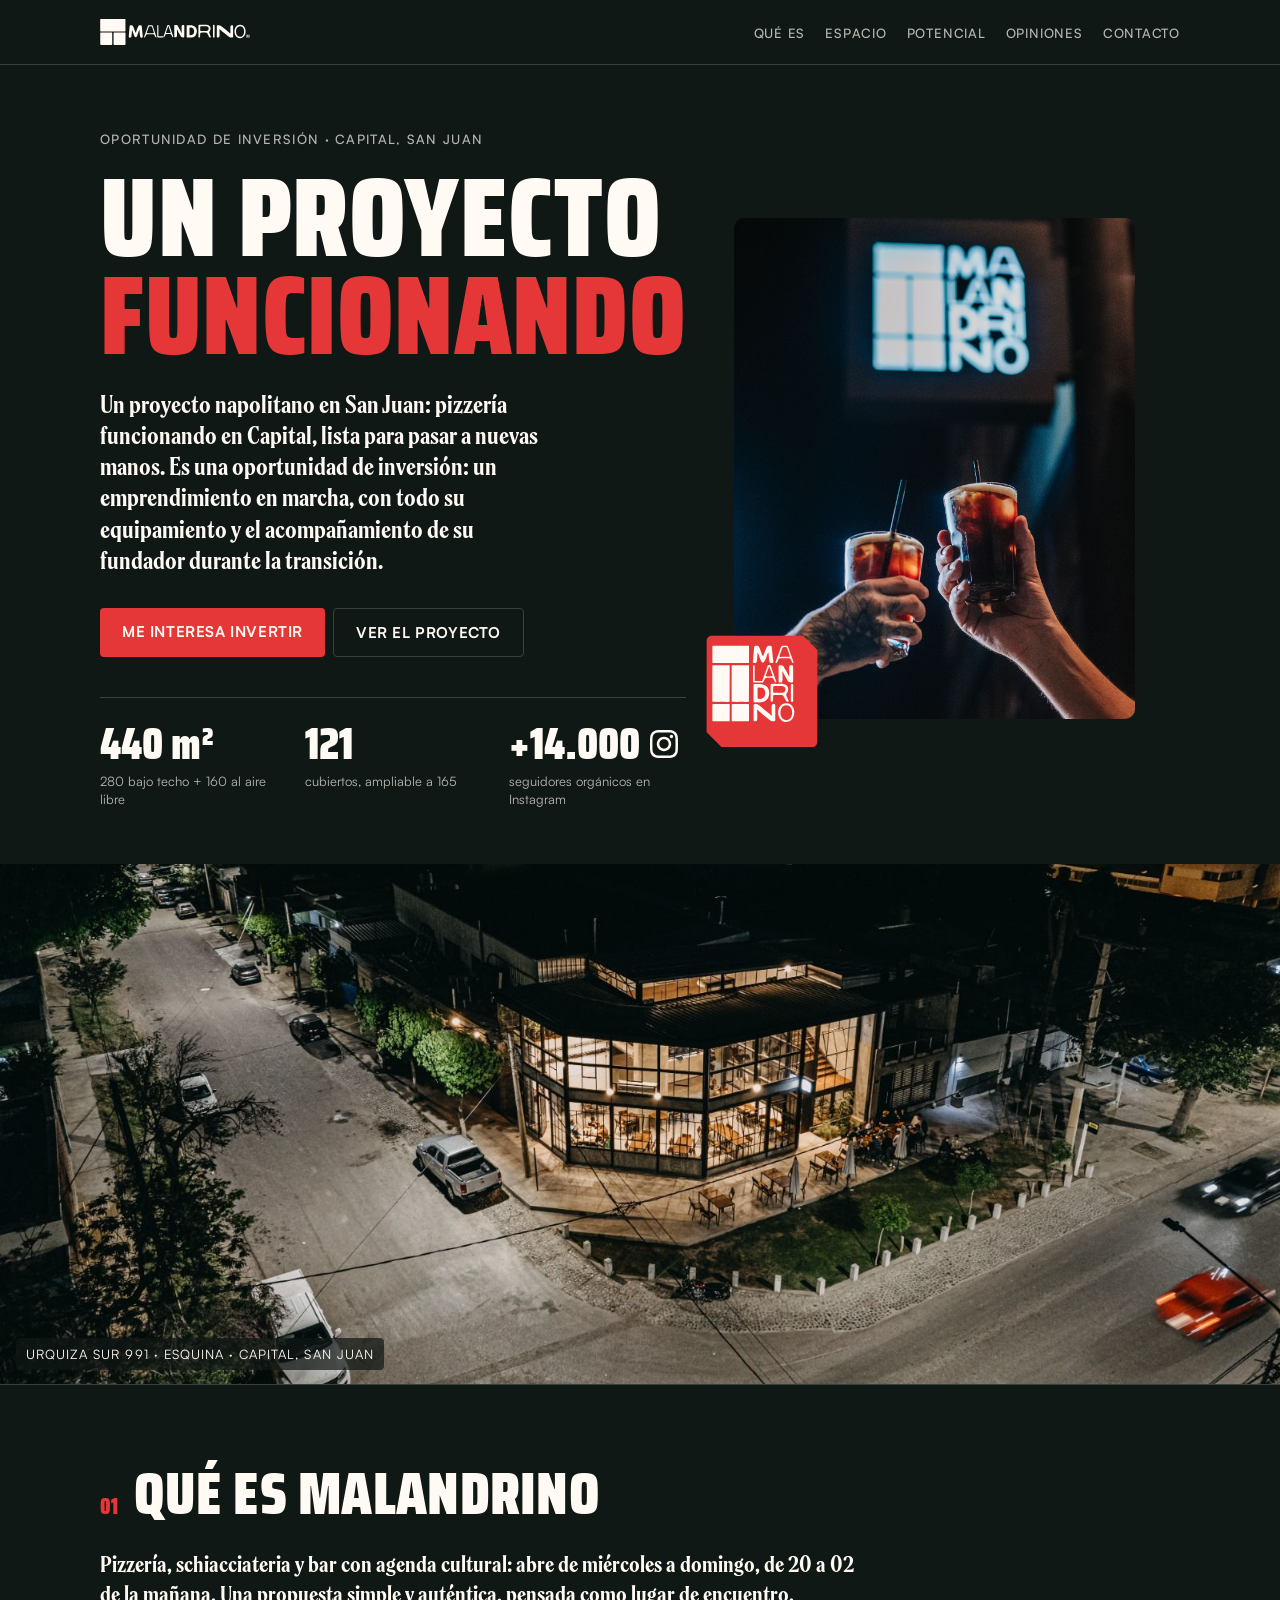
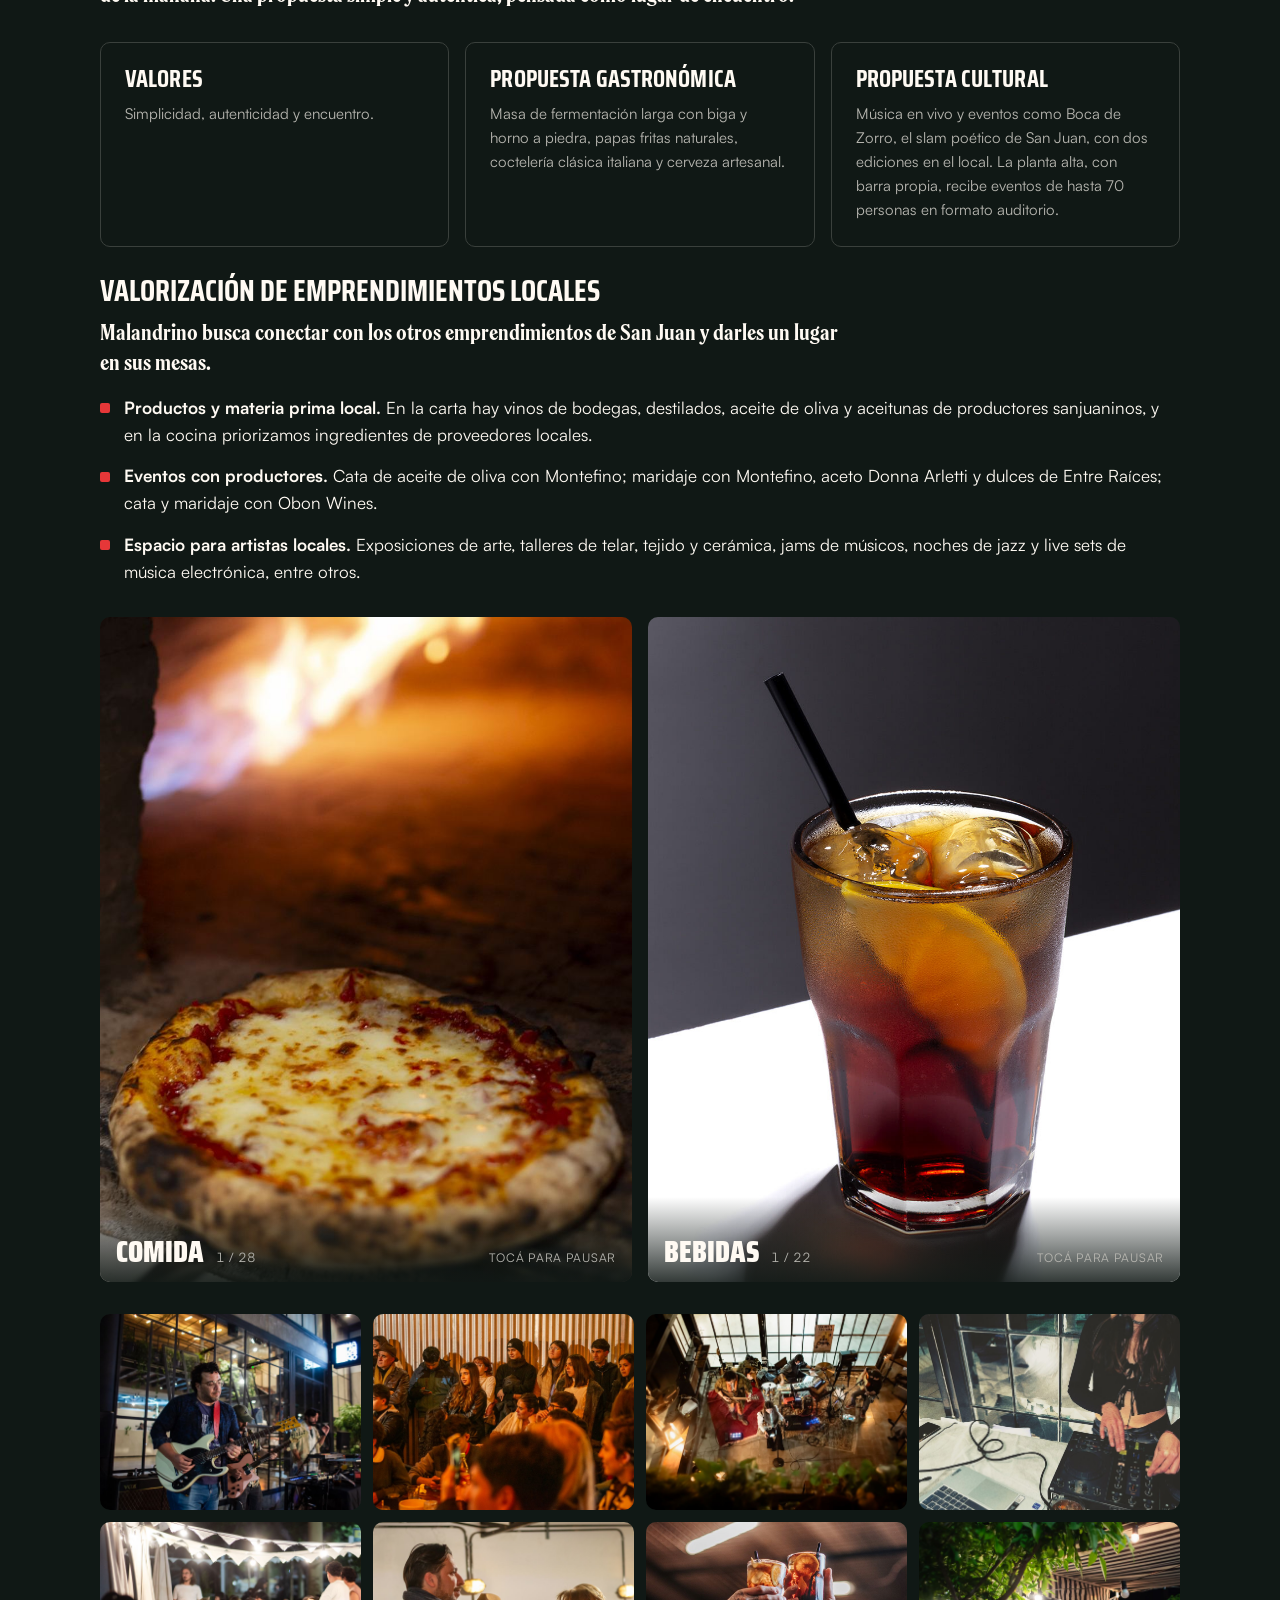
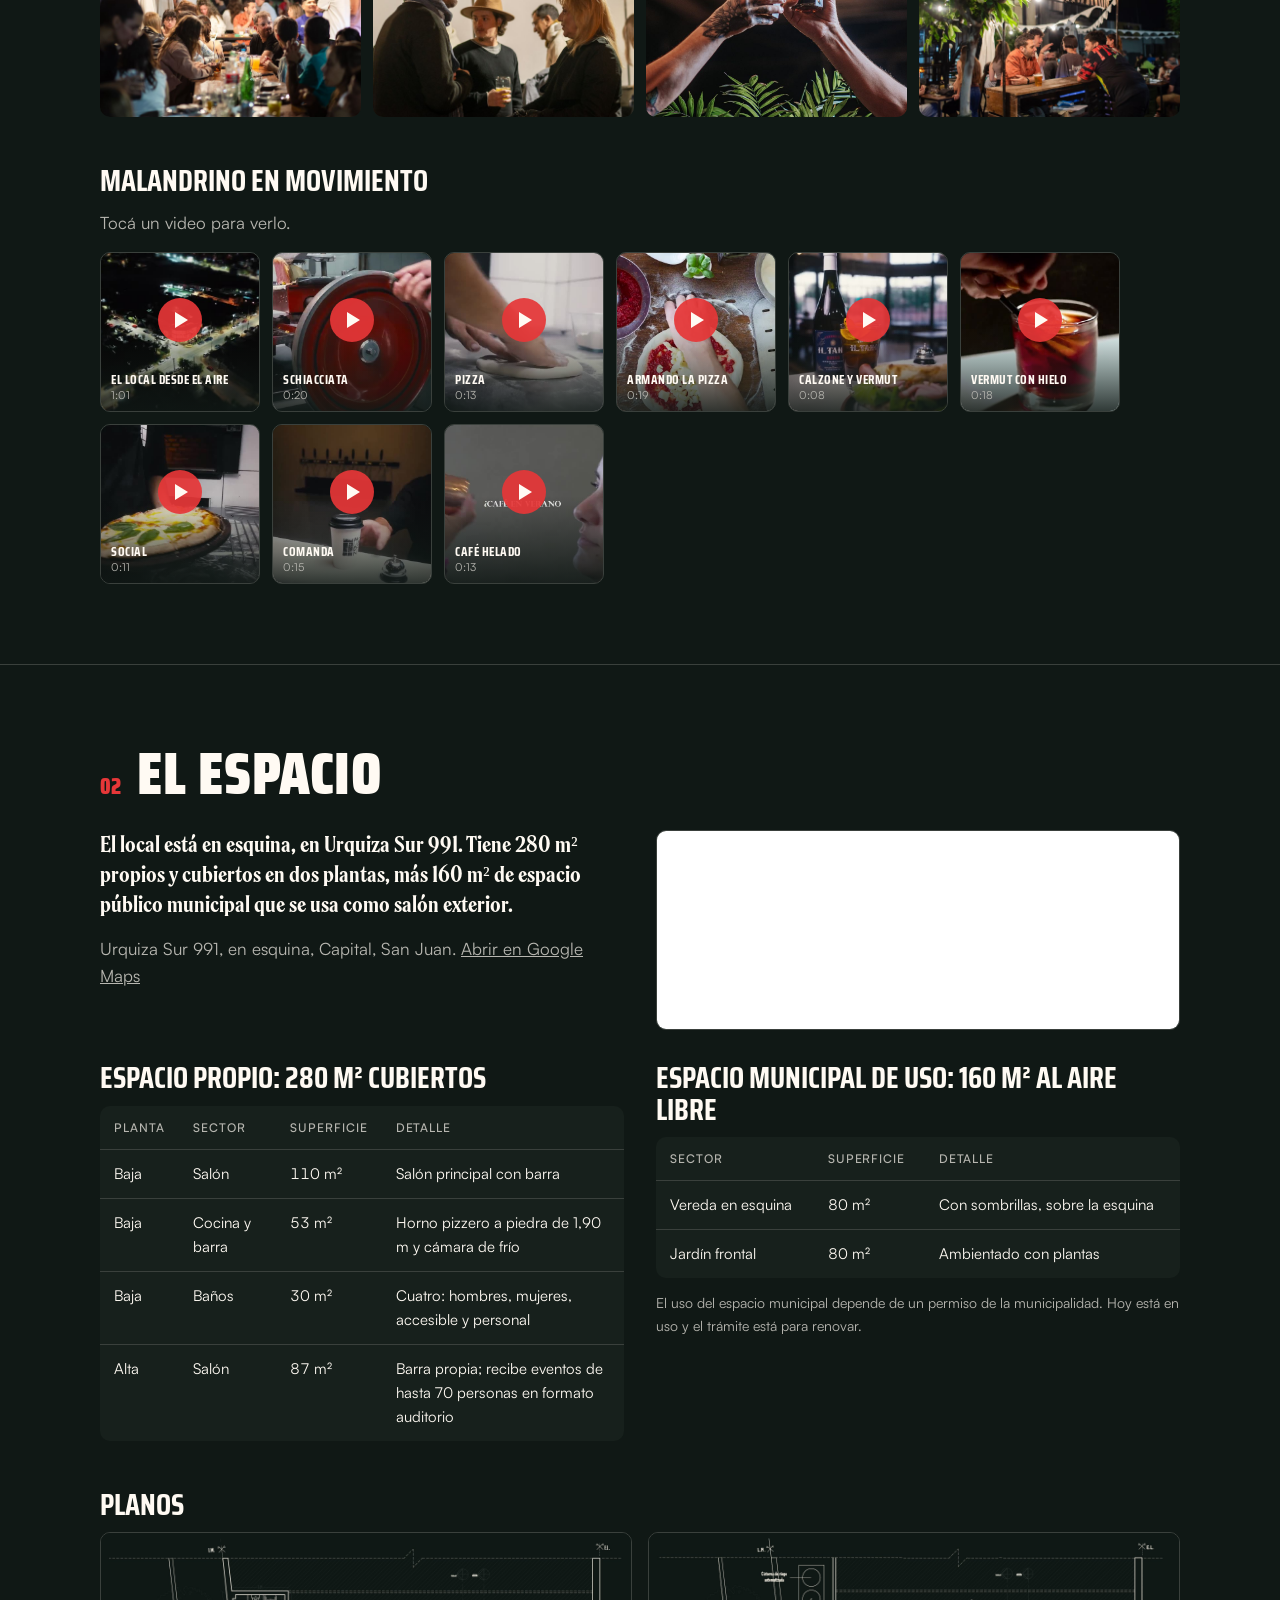
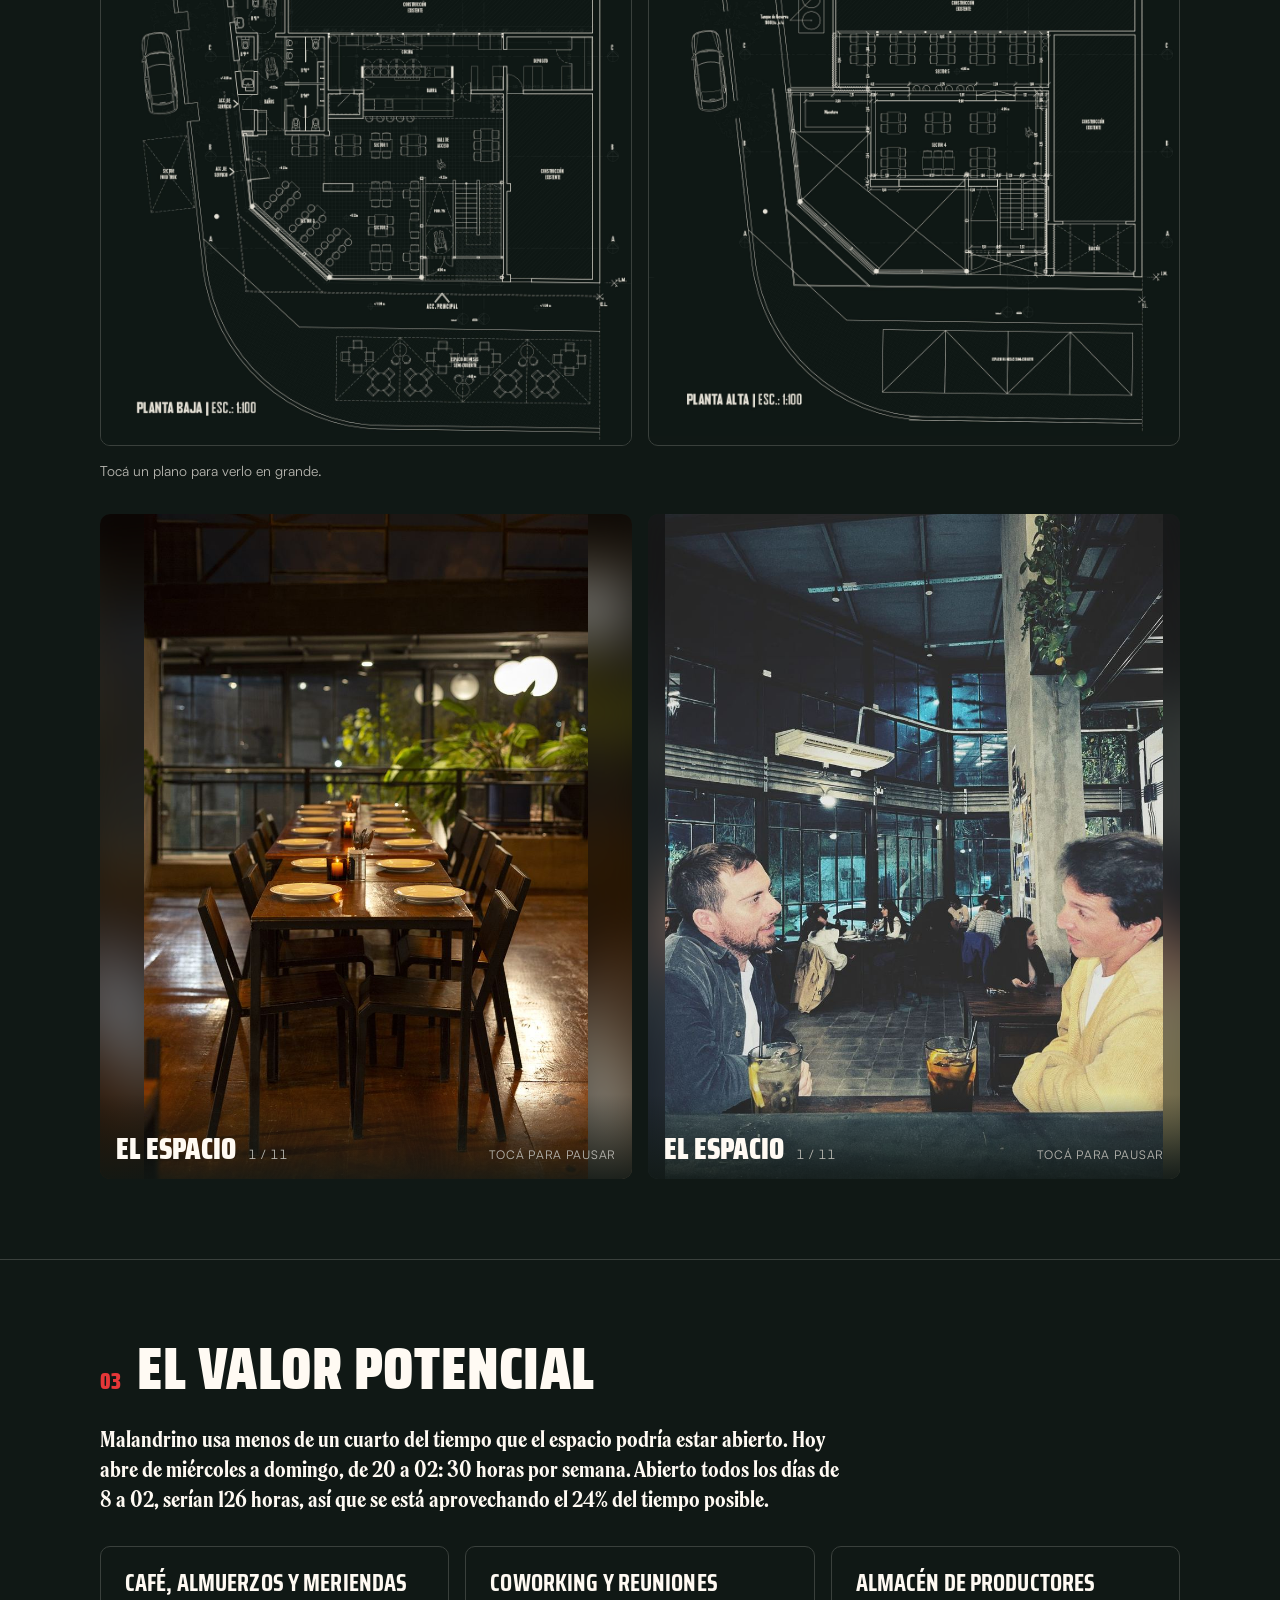
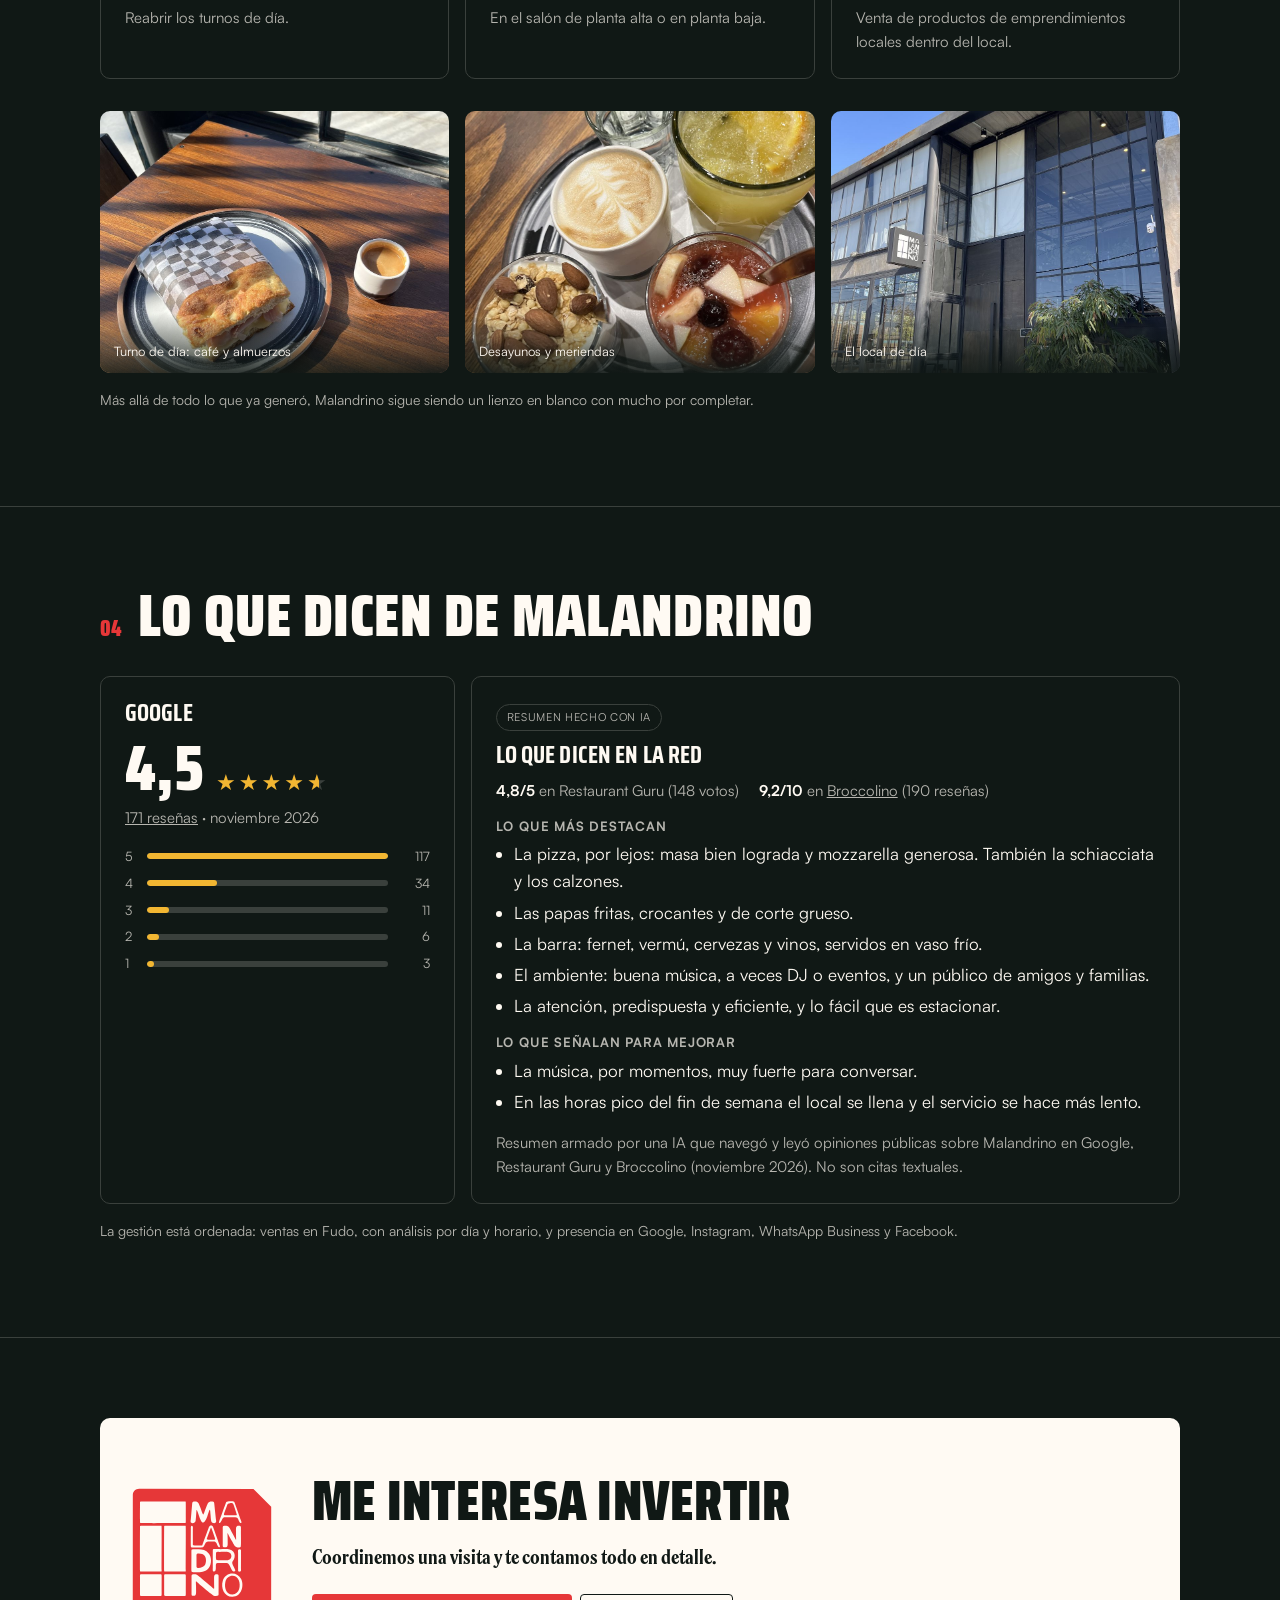
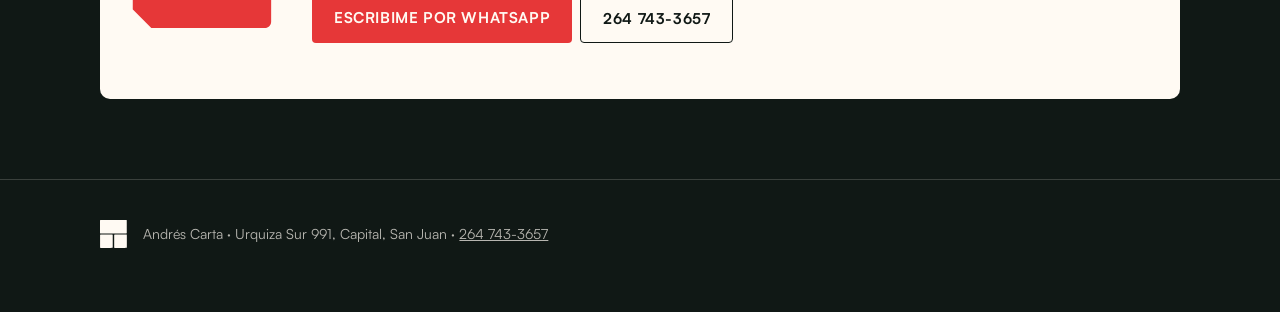
==== index.html @ b00f6b30 "El valor potencial pasa a la principal; el equipamiento (tabla resumen y botón al inventario) pasa a" ====
<!doctype html>
<html lang="es">
<head>
<meta charset="utf-8">
<meta name="viewport" content="width=device-width, initial-scale=1">
<title>Malandrino — Un proyecto funcionando</title>
<meta name="description" content="Un proyecto napolitano en San Juan. Oportunidad de inversión: un emprendimiento en marcha, con todo su equipamiento.">
<link rel="icon" href="marca/malandrino-isotipo-crema.svg" type="image/svg+xml">
<link rel="preload" href="fonts/saira-condensed-900.woff2" as="font" type="font/woff2" crossorigin>
<link rel="preload" href="fonts/satoshi-400.woff2" as="font" type="font/woff2" crossorigin>
<link rel="stylesheet" href="/estilo.css">
<script defer src="/_vercel/insights/script.js"></script>
</head>
<body>

<nav>
  <div class="wrap">
    <a class="brand" href="#top" aria-label="Malandrino"><img src="marca/malandrino-horizontal-crema.svg" alt="Malandrino"></a>
    <ul>
      <li><a href="#que-es">Qué es</a></li>
      <li><a href="#espacio">Espacio</a></li>
      <li><a href="#valor-potencial">Potencial</a></li>
      <li><a href="#opiniones">Opiniones</a></li>
      <li><a href="#contacto">Contacto</a></li>
    </ul>
  </div>
</nav>
<header class="hero" id="top">
  <div class="wrap grid">
    <div>
      <div class="kicker">Oportunidad de inversión · Capital, San Juan</div>
      <h1>Un proyecto <span>funcionando</span></h1>
      <p class="lead">Un proyecto napolitano en San Juan: pizzería funcionando en Capital, lista para pasar a nuevas manos. Es una oportunidad de inversión: un emprendimiento en marcha, con todo su equipamiento y el acompañamiento de su fundador durante la transición.</p>
      <div class="actions"><a class="btn" href="#contacto">Me interesa invertir</a><a class="btn ghost" href="#que-es">Ver el proyecto</a></div>
      <div class="facts">
        <div><b>440 m²</b><span>280 bajo techo + 160 al aire libre</span></div>
        <div><b>121</b><span>cubiertos, ampliable a 165</span></div>
        <div><b>+14.000 <a class="ig-ico" href="https://www.instagram.com/malandrino.sj/" target="_blank" rel="noopener" aria-label="Instagram de Malandrino"><img src="iconos/instagram.svg" alt=""></a></b><span>seguidores orgánicos en Instagram</span></div>
      </div>
    </div>
    <div class="hero-photo">
      <div class="ph tall has-img"><img src="fotos/hero.jpg" alt="Brindis con vermut bajo el cartel de Malandrino"></div>
      <img class="sello" src="marca/malandrino-sello-rojo.svg" alt="">
    </div>
  </div>
</header>
<div class="banda"><img src="fotos/banda-dron.jpg" alt="La esquina de Malandrino iluminada de noche, vista desde arriba" loading="lazy"><span>Urquiza Sur 991 · esquina · Capital, San Juan</span></div>


<section class="block" id="que-es">
  <div class="wrap">
    <div class="sec-head"><span class="num">01</span><h2>Qué es Malandrino</h2></div>
    <p class="intro">Pizzería, schiacciateria y bar con agenda cultural: abre de miércoles a domingo, de 20 a 02 de la mañana. Una propuesta simple y auténtica, pensada como lugar de encuentro.</p>
    <div class="cards">
      <div class="card"><h3>Valores</h3><p>Simplicidad, autenticidad y encuentro.</p></div>
      <div class="card"><h3>Propuesta gastronómica</h3><p>Masa de fermentación larga con biga y horno a piedra, papas fritas naturales, coctelería clásica italiana y cerveza artesanal.</p></div>
      <div class="card"><h3>Propuesta cultural</h3><p>Música en vivo y eventos como Boca de Zorro, el slam poético de San Juan, con dos ediciones en el local. La planta alta, con barra propia, recibe eventos de hasta 70 personas en formato auditorio.</p></div>
    </div>
    <p class="tbl-title" style="margin-top:28px">Valorización de emprendimientos locales</p>
    <p class="intro" style="margin-bottom:16px">Malandrino busca conectar con los otros emprendimientos de San Juan y darles un lugar en sus mesas.</p>
    <ul class="clean">
      <li><strong>Productos y materia prima local.</strong> En la carta hay vinos de bodegas, destilados, aceite de oliva y aceitunas de productores sanjuaninos, y en la cocina priorizamos ingredientes de proveedores locales.</li>
      <li><strong>Eventos con productores.</strong> Cata de aceite de oliva con Montefino; maridaje con Montefino, aceto Donna Arletti y dulces de Entre Raíces; cata y maridaje con Obon Wines.</li>
      <li><strong>Espacio para artistas locales.</strong> Exposiciones de arte, talleres de telar, tejido y cerámica, jams de músicos, noches de jazz y live sets de música electrónica, entre otros.</li>
    </ul>
    <div class="cuadros">
    <figure class="cuadro cuadro-cover" data-fotos="fotos/comida/01.jpg,fotos/comida/02.jpg,fotos/comida/03.jpg,fotos/comida/04.jpg,fotos/comida/05.jpg,fotos/comida/06.jpg,fotos/comida/07.jpg,fotos/comida/08.jpg,fotos/comida/09.jpg,fotos/comida/10.jpg,fotos/comida/11.jpg,fotos/comida/12.jpg,fotos/comida/13.jpg,fotos/comida/14.jpg,fotos/comida/15.jpg,fotos/comida/16.jpg,fotos/comida/17.jpg,fotos/comida/18.jpg,fotos/comida/19.jpg,fotos/comida/20.jpg,fotos/comida/21.jpg,fotos/comida/22.jpg,fotos/comida/23.jpg,fotos/comida/24.jpg,fotos/comida/25.jpg,fotos/comida/26.jpg,fotos/comida/27.jpg,fotos/comida/28.jpg" data-rpm="60" data-desfase="0" aria-label="Comida: fotos que cambian solas. Tocá para pausar.">
      <div class="cuadro-img"><img src="fotos/comida/01.jpg" alt="Comida"></div>
      <figcaption><span class="cuadro-tit">Comida</span><span class="cuadro-n">1 / 28</span><span class="cuadro-estado">Tocá para pausar</span></figcaption>
      <button class="cuadro-prev" type="button" aria-label="Foto anterior">‹</button><button class="cuadro-next" type="button" aria-label="Foto siguiente">›</button>
    </figure>
    <figure class="cuadro cuadro-cover" data-fotos="fotos/bebidas/01.jpg,fotos/bebidas/02.jpg,fotos/bebidas/03.jpg,fotos/bebidas/04.jpg,fotos/bebidas/05.jpg,fotos/bebidas/06.jpg,fotos/bebidas/07.jpg,fotos/bebidas/08.jpg,fotos/bebidas/09.jpg,fotos/bebidas/10.jpg,fotos/bebidas/11.jpg,fotos/bebidas/12.jpg,fotos/bebidas/13.jpg,fotos/bebidas/14.jpg,fotos/bebidas/15.jpg,fotos/bebidas/16.jpg,fotos/bebidas/17.jpg,fotos/bebidas/18.jpg,fotos/bebidas/19.jpg,fotos/bebidas/20.jpg,fotos/bebidas/21.jpg,fotos/bebidas/22.jpg" data-rpm="60" data-desfase="500" aria-label="Bebidas: fotos que cambian solas. Tocá para pausar.">
      <div class="cuadro-img"><img src="fotos/bebidas/01.jpg" alt="Bebidas"></div>
      <figcaption><span class="cuadro-tit">Bebidas</span><span class="cuadro-n">1 / 22</span><span class="cuadro-estado">Tocá para pausar</span></figcaption>
      <button class="cuadro-prev" type="button" aria-label="Foto anterior">‹</button><button class="cuadro-next" type="button" aria-label="Foto siguiente">›</button>
    </figure>
    </div>
    <div class="gallery gallery-4">
      <figure class="ph"><img src="fotos/cultura/01.jpg" alt="Público en una noche de Sop Sopa" loading="lazy"></figure>
      <figure class="ph"><img src="fotos/cultura/02.jpg" alt="Público en un evento del local" loading="lazy"></figure>
      <figure class="ph"><img src="fotos/cultura/03.jpg" alt="Banda en vivo en Notte Italiana, vista desde arriba" loading="lazy"></figure>
      <figure class="ph"><img src="fotos/cultura/04.jpg" alt="DJ en vivo" loading="lazy"></figure>
      <figure class="ph"><img src="fotos/cultura/05.jpg" alt="Mesas llenas en Sop Sopa" loading="lazy"></figure>
      <figure class="ph"><img src="fotos/cultura/06.jpg" alt="Gente charlando en un evento" loading="lazy"></figure>
      <figure class="ph"><img src="fotos/cultura/07.jpg" alt="Brindis" loading="lazy"></figure>
      <figure class="ph"><img src="fotos/cultura/08.jpg" alt="Patio en una noche de Sop Sopa" loading="lazy"></figure>
    </div>
    <p class="tbl-title" style="margin-top:48px">Malandrino en movimiento</p>
    <p class="muted" style="margin:0">Tocá un video para verlo.</p>
    <div class="videos">
      <button class="vid" type="button" data-src="videos/drone.mp4" data-titulo="El local desde el aire" data-land="1" aria-label="Ver video: El local desde el aire (1:01)"><img src="videos/drone.jpg" alt="" loading="lazy"><span class="play"></span><span class="cap">El local desde el aire<small>1:01</small></span></button>
      <button class="vid" type="button" data-src="videos/schiacciata.mp4" data-titulo="Schiacciata" data-land="0" aria-label="Ver video: Schiacciata (0:20)"><img src="videos/schiacciata.jpg" alt="" loading="lazy"><span class="play"></span><span class="cap">Schiacciata<small>0:20</small></span></button>
      <button class="vid" type="button" data-src="videos/pizza.mp4" data-titulo="Pizza" data-land="0" aria-label="Ver video: Pizza (0:13)"><img src="videos/pizza.jpg" alt="" loading="lazy"><span class="play"></span><span class="cap">Pizza<small>0:13</small></span></button>
      <button class="vid" type="button" data-src="videos/ultimo.mp4" data-titulo="Armando la pizza" data-land="0" aria-label="Ver video: Armando la pizza (0:19)"><img src="videos/ultimo.jpg" alt="" loading="lazy"><span class="play"></span><span class="cap">Armando la pizza<small>0:19</small></span></button>
      <button class="vid" type="button" data-src="videos/calzone-vermouth.mp4" data-titulo="Calzone y vermut" data-land="0" aria-label="Ver video: Calzone y vermut (0:08)"><img src="videos/calzone-vermouth.jpg" alt="" loading="lazy"><span class="play"></span><span class="cap">Calzone y vermut<small>0:08</small></span></button>
      <button class="vid" type="button" data-src="videos/hielo.mp4" data-titulo="Vermut con hielo" data-land="0" aria-label="Ver video: Vermut con hielo (0:18)"><img src="videos/hielo.jpg" alt="" loading="lazy"><span class="play"></span><span class="cap">Vermut con hielo<small>0:18</small></span></button>
      <button class="vid" type="button" data-src="videos/social.mp4" data-titulo="Social" data-land="0" aria-label="Ver video: Social (0:11)"><img src="videos/social.jpg" alt="" loading="lazy"><span class="play"></span><span class="cap">Social<small>0:11</small></span></button>
      <button class="vid" type="button" data-src="videos/comanda.mp4" data-titulo="Comanda" data-land="0" aria-label="Ver video: Comanda (0:15)"><img src="videos/comanda.jpg" alt="" loading="lazy"><span class="play"></span><span class="cap">Comanda<small>0:15</small></span></button>
      <button class="vid" type="button" data-src="videos/iced-coffee.mp4" data-titulo="Café helado" data-land="0" aria-label="Ver video: Café helado (0:13)"><img src="videos/iced-coffee.jpg" alt="" loading="lazy"><span class="play"></span><span class="cap">Café helado<small>0:13</small></span></button>
    </div>
  </div>
</section>

<section class="block" id="espacio">
  <div class="wrap">
    <div class="sec-head"><span class="num">02</span><h2>El espacio</h2></div>
    <div class="two top">
      <div>
        <p class="intro" style="margin-bottom:16px">El local está en esquina, en Urquiza Sur 991. Tiene 280 m² propios y cubiertos en dos plantas, más 160 m² de espacio público municipal que se usa como salón exterior.</p>
        <p class="muted" style="margin:0">Urquiza Sur 991, en esquina, Capital, San Juan. <a href="https://www.google.com/maps/search/?api=1&amp;query=Malandrino%2C+Urquiza+Sur+991%2C+San+Juan" target="_blank" rel="noopener">Abrir en Google Maps</a></p>
      </div>
      <div class="mapa"><iframe src="https://www.google.com/maps?q=Malandrino,+Urquiza+Sur+991,+San+Juan,+Argentina&amp;z=16&amp;output=embed" title="Mapa: Urquiza Sur 991, San Juan" loading="lazy" referrerpolicy="no-referrer-when-downgrade"></iframe></div>
    </div>
    <div class="two" style="margin-top:32px">
      <div class="scroll">
        <p class="tbl-title">Espacio propio: 280 m² cubiertos</p>
        <table>
          <tr><th>Planta</th><th>Sector</th><th>Superficie</th><th>Detalle</th></tr>
          <tr><td>Baja</td><td>Salón</td><td class="n">110 m²</td><td>Salón principal con barra</td></tr>
          <tr><td>Baja</td><td>Cocina y barra</td><td class="n">53 m²</td><td>Horno pizzero a piedra de 1,90 m y cámara de frío</td></tr>
          <tr><td>Baja</td><td>Baños</td><td class="n">30 m²</td><td>Cuatro: hombres, mujeres, accesible y personal</td></tr>
          <tr><td>Alta</td><td>Salón</td><td class="n">87 m²</td><td>Barra propia; recibe eventos de hasta 70 personas en formato auditorio</td></tr>
        </table>
      </div>
      <div class="scroll">
        <p class="tbl-title">Espacio municipal de uso: 160 m² al aire libre</p>
        <table>
          <tr><th>Sector</th><th>Superficie</th><th>Detalle</th></tr>
          <tr><td>Vereda en esquina</td><td class="n">80 m²</td><td>Con sombrillas, sobre la esquina</td></tr>
          <tr><td>Jardín frontal</td><td class="n">80 m²</td><td>Ambientado con plantas</td></tr>
        </table>
        <p class="muted small">El uso del espacio municipal depende de un permiso de la municipalidad. Hoy está en uso y el trámite está para renovar.</p>
      </div>
    </div>
    <p class="tbl-title" style="margin-top:48px">Planos</p>
    <div class="planos">
      <a href="planos/planta-baja.jpg" class="plano-open" data-titulo="Planta baja"><img src="planos/planta-baja.jpg" alt="Plano de la planta baja: salón, cocina, barra, baños y vereda en esquina" loading="lazy"></a>
      <a href="planos/planta-alta.jpg" class="plano-open" data-titulo="Planta alta"><img src="planos/planta-alta.jpg" alt="Plano de la planta alta: salón para eventos, balcón y doble altura" loading="lazy"></a>
    </div>
    <p class="muted small">Tocá un plano para verlo en grande.</p>
    <div class="cuadros">
    <figure class="cuadro cuadro-contain" data-fotos="fotos/espacio/01.jpg,fotos/espacio/03.jpg,fotos/espacio/05.jpg,fotos/espacio/07.jpg,fotos/espacio/09.jpg,fotos/espacio/11.jpg,fotos/espacio/13.jpg,fotos/espacio/15.jpg,fotos/espacio/17.jpg,fotos/espacio/19.jpg,fotos/espacio/21.jpg" data-rpm="30" data-desfase="0" aria-label="El espacio: fotos que cambian solas. Tocá para pausar.">
      <div class="cuadro-img"><img src="fotos/espacio/01.jpg" alt="El espacio"></div>
      <figcaption><span class="cuadro-tit">El espacio</span><span class="cuadro-n">1 / 11</span><span class="cuadro-estado">Tocá para pausar</span></figcaption>
      <button class="cuadro-prev" type="button" aria-label="Foto anterior">‹</button><button class="cuadro-next" type="button" aria-label="Foto siguiente">›</button>
    </figure>
    <figure class="cuadro cuadro-contain" data-fotos="fotos/espacio/02.jpg,fotos/espacio/04.jpg,fotos/espacio/06.jpg,fotos/espacio/08.jpg,fotos/espacio/10.jpg,fotos/espacio/12.jpg,fotos/espacio/14.jpg,fotos/espacio/16.jpg,fotos/espacio/18.jpg,fotos/espacio/20.jpg,fotos/espacio/22.jpg" data-rpm="30" data-desfase="1000" aria-label="El espacio: fotos que cambian solas. Tocá para pausar.">
      <div class="cuadro-img"><img src="fotos/espacio/02.jpg" alt="El espacio"></div>
      <figcaption><span class="cuadro-tit">El espacio</span><span class="cuadro-n">1 / 11</span><span class="cuadro-estado">Tocá para pausar</span></figcaption>
      <button class="cuadro-prev" type="button" aria-label="Foto anterior">‹</button><button class="cuadro-next" type="button" aria-label="Foto siguiente">›</button>
    </figure>
    </div>
  </div>
</section>

<section class="block" id="valor-potencial">
  <div class="wrap">
    <div class="sec-head"><span class="num">03</span><h2>El valor potencial</h2></div>
    <p class="intro">Malandrino usa menos de un cuarto del tiempo que el espacio podría estar abierto. Hoy abre de miércoles a domingo, de 20 a 02: 30 horas por semana. Abierto todos los días de 8 a 02, serían 126 horas, así que se está aprovechando el 24% del tiempo posible.</p>
    <div class="cards">
      <div class="card"><h3>Café, almuerzos y meriendas</h3><p>Reabrir los turnos de día.</p></div>
      <div class="card"><h3>Coworking y reuniones</h3><p>En el salón de planta alta o en planta baja.</p></div>
      <div class="card"><h3>Almacén de productores</h3><p>Venta de productos de emprendimientos locales dentro del local.</p></div>
    </div>
        <div class="gallery">
      <figure class="ph"><img src="fotos/cafe-de-dia.jpg" alt="Schiacciata y café al sol" loading="lazy"><figcaption>Turno de día: café y almuerzos</figcaption></figure>
      <figure class="ph"><img src="fotos/brunch.jpg" alt="Brunch con café y jugo" loading="lazy"><figcaption>Desayunos y meriendas</figcaption></figure>
      <figure class="ph"><img src="fotos/fachada-dia.jpg" alt="Fachada de Malandrino de día" loading="lazy"><figcaption>El local de día</figcaption></figure>
    </div>
    <p class="muted small" style="margin-top:16px">Más allá de todo lo que ya generó, Malandrino sigue siendo un lienzo en blanco con mucho por completar.</p>
  </div>
</section>

<section class="block" id="opiniones">
  <div class="wrap">
    <div class="sec-head"><span class="num">04</span><h2>Lo que dicen de Malandrino</h2></div>
    <div class="opiniones">
      <div class="card op-g">
        <h3>Google</h3>
        <div class="nota"><b>4,5</b><span class="estrellas" style="--p:90%" role="img" aria-label="4,5 de 5 estrellas">★★★★★</span></div>
        <p class="muted small" style="margin:6px 0 0"><a href="https://www.google.com/maps/search/?api=1&amp;query=Malandrino%2C+Urquiza+Sur+991%2C+San+Juan" target="_blank" rel="noopener">171 reseñas</a> · noviembre 2026</p>
        <ul class="dist" aria-label="Reseñas por cantidad de estrellas"><li><span>5</span><i><span style="width:100%"></span></i><em>117</em></li><li><span>4</span><i><span style="width:29%"></span></i><em>34</em></li><li><span>3</span><i><span style="width:9%"></span></i><em>11</em></li><li><span>2</span><i><span style="width:5%"></span></i><em>6</em></li><li><span>1</span><i><span style="width:3%"></span></i><em>3</em></li></ul>
      </div>
      <div class="card op-r">
        <span class="ia">Resumen hecho con IA</span>
        <h3>Lo que dicen en la red</h3>
        <p class="op-otras"><span><b>4,8/5</b> en Restaurant Guru (148 votos)</span><span><b>9,2/10</b> en <a href="https://broccolino.com.ar/restaurante/malandrino/" target="_blank" rel="noopener">Broccolino</a> (190 reseñas)</span></p>
        <h4>Lo que más destacan</h4>
        <ul>
          <li>La pizza, por lejos: masa bien lograda y mozzarella generosa. También la schiacciata y los calzones.</li>
          <li>Las papas fritas, crocantes y de corte grueso.</li>
          <li>La barra: fernet, vermú, cervezas y vinos, servidos en vaso frío.</li>
          <li>El ambiente: buena música, a veces DJ o eventos, y un público de amigos y familias.</li>
          <li>La atención, predispuesta y eficiente, y lo fácil que es estacionar.</li>
        </ul>
        <h4>Lo que señalan para mejorar</h4>
        <ul>
          <li>La música, por momentos, muy fuerte para conversar.</li>
          <li>En las horas pico del fin de semana el local se llena y el servicio se hace más lento.</li>
        </ul>
        <p class="muted small" style="margin-top:16px">Resumen armado por una IA que navegó y leyó opiniones públicas sobre Malandrino en Google, Restaurant Guru y Broccolino (noviembre 2026). No son citas textuales.</p>
      </div>
    </div>
    <p class="muted small" style="margin-top:16px">La gestión está ordenada: ventas en Fudo, con análisis por día y horario, y presencia en Google, Instagram, WhatsApp Business y Facebook.</p>
  </div>
</section>

<section class="block" id="contacto">
  <div class="wrap">
    <div class="offer">
      <img src="marca/malandrino-sello-rojo.svg" alt="">
      <div>
        <h2>Me interesa invertir</h2>
        <p>Coordinemos una visita y te contamos todo en detalle.</p>
        <div class="actions"><a class="btn" href="https://wa.me/5492647433657?text=Hola%20Andr%C3%A9s%2C%20vi%20la%20propuesta%20de%20Malandrino%20y%20me%20interesa%20invertir" target="_blank" rel="noopener">Escribime por WhatsApp</a><a class="btn ghost" style="color:var(--tinta);border-color:var(--tinta)" href="tel:+5492647433657">264 743-3657</a></div>
      </div>
    </div>
  </div>
</section>

<footer>
  <div class="wrap"><img src="marca/malandrino-isotipo-crema.svg" alt=""><span>Andrés Carta · Urquiza Sur 991, Capital, San Juan · <a href="tel:+5492647433657">264 743-3657</a></span></div>
</footer>


<dialog id="video" class="inv video-dlg">
  <div class="inv-head">
    <p class="tbl-title" style="margin:0" id="video-tit">Video</p>
    <span class="vcount" id="video-cnt"></span>
    <button class="inv-close" type="button" aria-label="Cerrar">×</button>
  </div>
  <div class="inv-body"><video id="video-el" controls playsinline preload="none"></video><button class="vnav prev" type="button" aria-label="Video anterior">‹</button><button class="vnav next" type="button" aria-label="Video siguiente">›</button></div>
</dialog>
<dialog id="plano" class="inv plano-dlg">
  <div class="inv-head">
    <div><p class="tbl-title" style="margin:0" id="plano-tit">Plano</p><p class="muted small" style="margin:4px 0 0">Tocá el plano para acercar o alejar.</p></div>
    <button class="inv-close" type="button" aria-label="Cerrar">×</button>
  </div>
  <div class="inv-body plano-body"><img id="plano-img" src="" alt=""></div>
</dialog>
<script>
  document.querySelectorAll('.ph img').forEach(function(img){
    function ok(){ img.parentElement.classList.add('has-img'); }
    function bad(){ img.remove(); }
    if (img.complete) { img.naturalWidth ? ok() : bad(); }
    else { img.addEventListener('load', ok); img.addEventListener('error', bad); }
  });

  // Cuadros: cambian solos a 60 por minuto; tocar pausa / reanuda; con pausa, flechas para recorrer
  (function(){
    var reduce = window.matchMedia && matchMedia('(prefers-reduced-motion: reduce)').matches;
    document.querySelectorAll('.cuadro').forEach(function(c, k){
      var fotos = c.dataset.fotos.split(','), i = 0, timer = null, espera = null, visible = false;
      var RITMO = 60000 / (+c.dataset.rpm || 60), DESFASE = +c.dataset.desfase || 0; // fotos por minuto y retraso de arranque
      var img = c.querySelector('img'), n = c.querySelector('.cuadro-n'), est = c.querySelector('.cuadro-estado');
      var box = c.querySelector('.cuadro-img');
      var pausado = reduce, cargadas = false;
      function precargar(){ if (cargadas) return; cargadas = true; fotos.forEach(function(s){ var im = new Image(); im.src = s; }); }
      function mostrar(j){ i = (j + fotos.length) % fotos.length; img.src = fotos[i]; box.style.setProperty('--bg', 'url(' + fotos[i] + ')'); n.textContent = (i + 1) + ' / ' + fotos.length; }
      function andar(){ clearInterval(timer); clearTimeout(espera); timer = espera = null; if (!pausado && visible) espera = setTimeout(function(){ mostrar(i + 1); timer = setInterval(function(){ mostrar(i + 1); }, RITMO); }, RITMO + DESFASE); }
      function estado(){ c.classList.toggle('pausado', pausado); est.textContent = pausado ? 'En pausa · tocá para seguir' : 'Tocá para pausar'; andar(); }
      c.addEventListener('click', function(e){ if (e.target.closest('button')) return; pausado = !pausado; estado(); });
      c.querySelector('.cuadro-prev').addEventListener('click', function(){ mostrar(i - 1); });
      c.querySelector('.cuadro-next').addEventListener('click', function(){ mostrar(i + 1); });
      mostrar(0);
      if ('IntersectionObserver' in window) {
        new IntersectionObserver(function(es){ es.forEach(function(e){ visible = e.isIntersecting; if (visible) precargar(); andar(); }); }, {rootMargin: '200px'}).observe(c);
      } else { visible = true; precargar(); }
      estado();
    });
  })();

  (function(){
    var d = document.getElementById('inventario'); if (!d) return;
    document.querySelectorAll('.inv-open').forEach(function(b){ b.addEventListener('click', function(){ d.showModal(); }); });
    d.querySelector('.inv-close').addEventListener('click', function(){ d.close(); });
    d.addEventListener('click', function(e){ if (e.target === d) d.close(); });
  })();

  (function(){
    var d = document.getElementById('plano'); if (!d) return;
    var img = document.getElementById('plano-img'), tit = document.getElementById('plano-tit'), body = d.querySelector('.plano-body');
    document.querySelectorAll('.plano-open').forEach(function(a){
      a.addEventListener('click', function(e){ e.preventDefault(); img.src = a.getAttribute('href'); img.alt = a.querySelector('img').alt; tit.textContent = a.dataset.titulo; body.classList.remove('zoom'); d.showModal(); });
    });
    img.addEventListener('click', function(e){
      var r = img.getBoundingClientRect(), fx = (e.clientX - r.left) / r.width, fy = (e.clientY - r.top) / r.height;
      body.classList.toggle('zoom');
      if (body.classList.contains('zoom')) { body.scrollLeft = fx * img.offsetWidth - body.clientWidth / 2; body.scrollTop = fy * img.offsetHeight - body.clientHeight / 2; }
    });
    d.querySelector('.inv-close').addEventListener('click', function(){ d.close(); });
    d.addEventListener('click', function(e){ if (e.target === d) d.close(); });
  })();

  (function(){
    var d = document.getElementById('video'); if (!d) return;
    var v = document.getElementById('video-el'), tit = document.getElementById('video-tit'), cnt = document.getElementById('video-cnt');
    var lista = Array.prototype.slice.call(document.querySelectorAll('.vid')), i = 0;
    function ir(n){
      i = (n + lista.length) % lista.length;
      var b = lista[i];
      tit.textContent = b.dataset.titulo; cnt.textContent = (i + 1) + ' / ' + lista.length;
      d.classList.toggle('land', b.dataset.land === '1');
      v.src = b.dataset.src;
      var pr = v.play(); if (pr && pr.catch) pr.catch(function(){});
    }
    lista.forEach(function(b, n){ b.addEventListener('click', function(){ ir(n); d.showModal(); }); });
    d.querySelector('.vnav.prev').addEventListener('click', function(){ ir(i - 1); });
    d.querySelector('.vnav.next').addEventListener('click', function(){ ir(i + 1); });
    d.addEventListener('keydown', function(e){
      if (e.key === 'ArrowLeft') { ir(i - 1); } else if (e.key === 'ArrowRight') { ir(i + 1); }
    });
    var x0 = null;
    v.addEventListener('touchstart', function(e){ x0 = e.touches[0].clientX; }, {passive:true});
    v.addEventListener('touchend', function(e){
      if (x0 === null) return; var dx = e.changedTouches[0].clientX - x0; x0 = null;
      if (Math.abs(dx) > 60) ir(i + (dx < 0 ? 1 : -1));
    }, {passive:true});
    v.addEventListener('ended', function(){ if (i < lista.length - 1) ir(i + 1); });
    function cerrar(){ v.pause(); v.removeAttribute('src'); v.load(); }
    d.addEventListener('close', cerrar);
    d.querySelector('.inv-close').addEventListener('click', function(){ d.close(); });
    d.addEventListener('click', function(e){ if (e.target === d) d.close(); });
  })();
</script>
</body>
</html>
---- estilo.css ----
@font-face{font-family:"Saira Condensed";src:url(fonts/saira-condensed-900.woff2) format("woff2");font-weight:900;font-display:swap}
  @font-face{font-family:"Saira Condensed";src:url(fonts/saira-condensed-700.woff2) format("woff2");font-weight:700;font-display:swap}
  @font-face{font-family:"Spirits Neutral";src:url(fonts/spirits-neutral-400.woff2) format("woff2");font-weight:400;font-display:swap}
  @font-face{font-family:"Satoshi";src:url(fonts/satoshi-400.woff2) format("woff2");font-weight:400;font-display:swap}
  @font-face{font-family:"Satoshi";src:url(fonts/satoshi-500.woff2) format("woff2");font-weight:500;font-display:swap}
  @font-face{font-family:"Satoshi";src:url(fonts/satoshi-700.woff2) format("woff2");font-weight:700;font-display:swap}

  /* Manual de marca Malandrino: tinta + crema como base, rojo de acento, verde de apoyo */
  :root{
    --crema:#fffaf3; --tinta:#101815; --rojo:#e63738; --verde:#254630;
    --fondo:var(--tinta); --texto:var(--crema); --texto-suave:#b7b6b0;
    --linea:#3a403c; --superficie:#17201c;
    --titulo:"Saira Condensed","Saira Extra Condensed","Arial Narrow",sans-serif;
    --secundaria:"Spirits Neutral",Georgia,serif;
    --cuerpo:Satoshi,system-ui,sans-serif;
    --r1:4px; --r2:10px;
    color-scheme:dark;
  }
  *{box-sizing:border-box}
  html{scroll-behavior:smooth}
  body{margin:0;background:var(--fondo);color:var(--texto);font:400 17px/1.6 var(--cuerpo);-webkit-font-smoothing:antialiased}
  h1,h2,h3{font-family:var(--titulo);font-weight:900;text-transform:uppercase;line-height:.95;margin:0;text-wrap:balance;letter-spacing:.005em}
  a{color:inherit}
  a:focus-visible,.btn:focus-visible{outline:2px solid var(--crema);outline-offset:3px}
  .wrap{max-width:1120px;margin:0 auto;padding-left:max(20px,env(safe-area-inset-left,0px));padding-right:max(20px,env(safe-area-inset-right,0px))}

  /* Nav */
  nav{position:sticky;top:0;z-index:10;background:var(--fondo);border-bottom:1px solid var(--linea)}
  nav .wrap{display:flex;align-items:center;gap:28px;height:64px}
  nav .brand{display:block;line-height:0}
  nav .brand img{height:26px;width:auto}
  nav ul{display:flex;gap:20px;list-style:none;margin:0 0 0 auto;padding:0}
  nav ul a{text-decoration:none;font-size:13px;font-weight:500;letter-spacing:.06em;text-transform:uppercase;color:var(--texto-suave);white-space:nowrap}
  nav ul a:hover{color:var(--crema)}
  @media (max-width:980px){ nav ul{display:none} }

  /* Hero */
  .hero{padding:64px 0 56px}
  .hero .grid{display:grid;grid-template-columns:1.1fr .9fr;gap:48px;align-items:center}
  .kicker{font-size:13px;letter-spacing:.1em;text-transform:uppercase;color:var(--texto-suave);font-weight:500;margin-bottom:18px}
  .hero h1{font-size:clamp(56px,9vw,112px);line-height:.88}
  .hero h1 span{color:var(--rojo);display:block}
  .hero .sub{margin:14px 0 22px;font:700 clamp(26px,3.4vw,40px)/1 var(--titulo);letter-spacing:.06em;text-transform:uppercase;color:var(--texto-suave)}
  .hero p.lead{font-family:var(--secundaria);font-size:clamp(20px,2.2vw,24px);line-height:1.3;color:var(--crema);margin:24px 0 32px;max-width:32ch}
  .btn{display:inline-block;background:var(--rojo);color:var(--crema);text-decoration:none;font:700 15px/1 var(--cuerpo);letter-spacing:.04em;text-transform:uppercase;padding:16px 22px;border-radius:var(--r1)}
  .actions{display:flex;flex-wrap:wrap;gap:8px}
  .btn.ghost{background:transparent;border:1px solid var(--linea)}
  .btn.ghost:hover{border-color:var(--crema)}
  .facts{display:flex;flex-wrap:wrap;gap:32px;margin-top:40px;padding-top:24px;border-top:1px solid var(--linea)}
  .facts div b{display:block;font:900 44px/1 var(--titulo)}
  .facts div span{font-size:13px;color:var(--texto-suave)}
  .facts{gap:28px 36px}
  .facts div b{display:flex;align-items:center;gap:10px}
  .ig-ico{display:inline-flex}
  .facts{display:grid;grid-template-columns:repeat(3,minmax(0,1fr));gap:20px 28px}
  .facts div span{display:block;line-height:1.4;margin-top:6px}
  .facts-2{margin-top:20px}
  .facts .uso{grid-column:span 2}
  .facts .ventas b{font-size:60px;color:#5fd38a}
  .bateria{position:relative;display:flex;height:56px;margin:4px 0 0 0;border:2px solid var(--texto-suave);border-radius:8px;padding:4px;background:#1c2521}
  .bateria::before{content:"";position:absolute;inset:4px;border-radius:4px;pointer-events:none;z-index:1;background:repeating-linear-gradient(90deg,transparent 0 calc(100%/7 - 2px),rgba(0,0,0,.45) calc(100%/7 - 2px) calc(100%/7))}
  .bateria i{position:relative;display:flex;align-items:center;justify-content:center;height:100%;background:#2fa860;border-radius:4px 0 0 4px;font-style:normal}
  .bateria em{position:relative;z-index:2;font-style:normal;font-size:13px;font-weight:700;letter-spacing:.04em;text-transform:uppercase;color:var(--crema);white-space:nowrap}
  .bateria em.libre{flex:1;display:flex;align-items:center;justify-content:center;color:var(--texto-suave)}
  .facts .uso span{margin-top:10px}
  .bateria i em{font:900 26px/1 var(--titulo);letter-spacing:0;background:#2fa860;padding:2px 6px}
  @media (max-width:520px){ .facts .uso{grid-column:auto} }
  @media (max-width:520px){ .facts{grid-template-columns:1fr} }
  .ig-ico img{width:28px;height:28px;display:block}
  .hero-photo{position:relative}
  .hero-photo .sello{position:absolute;width:112px;left:-28px;bottom:-28px;z-index:2}
  @media (max-width:860px){ .hero .grid{grid-template-columns:1fr} .hero-photo .sello{left:auto;right:16px;width:88px} }

  /* Fotos */
  .ph{position:relative;background:var(--superficie);border-radius:var(--r2);overflow:hidden;aspect-ratio:4/3;max-width:100%}
  .ph img{position:absolute;inset:0;width:100%;height:100%;object-fit:cover;display:block}
  .ph .lbl{position:absolute;inset:0;display:flex;align-items:center;justify-content:center;text-align:center;padding:12px;color:var(--texto-suave);font-size:13px;border:1.5px dashed var(--linea);border-radius:var(--r2)}
  .ph.has-img .lbl{display:none}
  .ph.tall{aspect-ratio:4/5}

  /* Secciones */
  section.block{padding:80px 0;border-top:1px solid var(--linea)}
  .sec-head{display:flex;align-items:baseline;gap:16px;margin-bottom:28px}
  .sec-head .num{font:900 22px/1 var(--titulo);color:var(--rojo)}
  .sec-head h2{font-size:clamp(36px,5.5vw,60px)}
  .cifra{font:400 clamp(26px,3vw,34px)/1.2 var(--secundaria);margin:0 0 16px;max-width:30ch}
  .cifra span{color:var(--rojo);white-space:nowrap}
  .intro{font-family:var(--secundaria);font-size:clamp(19px,2vw,22px);line-height:1.35;max-width:58ch;margin:0 0 32px}
  .muted{color:var(--texto-suave)}
  .small{font-size:14px}
  strong{font-weight:700}

  .cards{display:grid;grid-template-columns:repeat(auto-fit,minmax(240px,1fr));gap:16px}
  .card{border:1px solid var(--linea);border-radius:var(--r2);padding:24px}
  .card h3{font-size:24px;font-weight:700;margin-bottom:10px;line-height:1.05}
  .card p{margin:0;color:var(--texto-suave);font-size:15px}

  figure.ph{margin:0}
  .ph figcaption{position:absolute;left:0;right:0;bottom:0;padding:28px 14px 12px;font-size:13px;color:var(--crema);background:linear-gradient(transparent,rgba(16,24,21,.85))}
  .banda{position:relative;height:clamp(240px,42vw,520px);overflow:hidden;background:var(--superficie)}
  .banda img{width:100%;height:100%;object-fit:cover;object-position:50% 78%;display:block}
  .banda span{position:absolute;left:16px;bottom:14px;font-size:13px;letter-spacing:.08em;text-transform:uppercase;color:var(--crema);background:rgba(16,24,21,.7);padding:6px 10px;border-radius:var(--r1)}
  .ig-link{margin-top:20px}
  .cuadros{display:grid;grid-template-columns:1fr 1fr;gap:16px;margin-top:32px}
  .cuadros-uno{grid-template-columns:1fr}
  .cuadros-ancho .cuadro-img{aspect-ratio:21/9 !important}
  @media (max-width:700px){ .cuadros-ancho .cuadro-img{aspect-ratio:4/3 !important} }
  @media (max-width:700px){ .cuadros{grid-template-columns:1fr} }
  .cuadro{position:relative;margin:0;border-radius:var(--r2);overflow:hidden;background:var(--superficie);cursor:pointer;user-select:none;-webkit-tap-highlight-color:transparent}
  .cuadro-img{position:relative;aspect-ratio:4/5;overflow:hidden}
  .cuadros-uno .cuadro-img{aspect-ratio:16/10}
  @media (max-width:700px){ .cuadros-uno .cuadro-img{aspect-ratio:4/5} }
  .cuadro-img img{position:relative;width:100%;height:100%;display:block}
  .cuadro-cover .cuadro-img img{object-fit:cover}
  .cuadro-contain .cuadro-img img{object-fit:contain}
  .cuadro-contain .cuadro-img::before{content:"";position:absolute;inset:-40px;background:var(--bg) center/cover;filter:blur(28px) brightness(.55)}
  .cuadro figcaption{position:absolute;left:0;right:0;bottom:0;display:flex;align-items:baseline;gap:12px;padding:40px 16px 14px;background:linear-gradient(transparent,rgba(16,24,21,.85));color:var(--crema)}
  .cuadro-tit{font:900 30px/1 var(--titulo);text-transform:uppercase}
  .cuadro-n{font-size:13px;color:var(--texto-suave);font-variant-numeric:tabular-nums}
  .cuadro-estado{margin-left:auto;font-size:12px;letter-spacing:.06em;text-transform:uppercase;color:var(--texto-suave)}
  .cuadro.pausado .cuadro-estado{color:var(--crema)}
  .cuadro button{position:absolute;top:50%;transform:translateY(-50%);width:44px;height:44px;border:0;border-radius:50%;background:rgba(16,24,21,.7);color:var(--crema);font-size:28px;line-height:1;cursor:pointer;opacity:0;pointer-events:none;transition:opacity .2s}
  .cuadro-prev{left:12px}.cuadro-next{right:12px}
  .cuadro.pausado button{opacity:1;pointer-events:auto}
  .inv{width:min(860px,calc(100vw - 32px));max-height:calc(100vh - 48px);padding:0;border:1px solid var(--linea);border-radius:var(--r2);background:var(--superficie);color:var(--crema)}
  .inv::backdrop{background:rgba(5,8,7,.75)}
  .inv[open]{display:flex;flex-direction:column}
  .inv-head{display:flex;justify-content:space-between;align-items:flex-start;gap:16px;padding:20px 24px;border-bottom:1px solid var(--linea)}
  .inv-close{background:none;border:0;color:var(--crema);font-size:32px;line-height:1;cursor:pointer;padding:0 4px}
  .inv-body{overflow:auto;padding:0 24px 24px}
  .inv table{width:100%;border-collapse:collapse;font-size:14px}
  .inv thead th{position:sticky;top:0;background:var(--superficie);text-align:left;padding:14px 8px 8px;font-size:12px;letter-spacing:.06em;text-transform:uppercase;color:var(--texto-suave);border-bottom:1px solid var(--linea)}
  .inv td{padding:7px 8px;border-bottom:1px solid var(--linea)}
  .inv .n{text-align:right;white-space:nowrap;font-variant-numeric:tabular-nums}
  .inv tr.rubro td{padding-top:18px;font:700 16px/1 var(--titulo);text-transform:uppercase;color:var(--crema);border-bottom:0}
  @media (max-width:560px){ .inv .u{display:none} .inv-head,.inv-body{padding-left:16px;padding-right:16px} }
  .inv tfoot td{position:sticky;bottom:0;background:var(--superficie);font:900 22px/1.2 var(--titulo);text-transform:uppercase;padding-top:14px;border-top:2px solid var(--texto-suave);border-bottom:0}
  .planos{display:grid;grid-template-columns:1fr 1fr;gap:16px}
  @media (max-width:700px){ .planos{grid-template-columns:1fr} }
  .planos a{position:relative;display:block;border:1px solid var(--linea);border-radius:var(--r2);overflow:hidden;background:#101815}
  .planos a:hover{border-color:var(--texto-suave)}
  .planos img{display:block;width:100%;height:auto}
  .plano-dlg{width:min(1200px,calc(100vw - 32px))}
  .plano-body{padding:0;background:#101815}
  .plano-body img{display:block;width:100%;height:auto;cursor:zoom-in}
  .plano-body.zoom img{width:2400px;max-width:none;cursor:zoom-out}
  .gallery{display:grid;grid-template-columns:repeat(3,1fr);gap:16px;margin-top:32px}
  @media (max-width:860px){ .gallery{grid-template-columns:1fr 1fr} }
  @media (max-width:520px){ .gallery{grid-template-columns:1fr} }
  .gallery-4{grid-template-columns:repeat(4,1fr);gap:12px}
  @media (max-width:860px){ .gallery-4{grid-template-columns:1fr 1fr} }
  @media (max-width:520px){ .gallery-4{grid-template-columns:1fr 1fr;gap:8px} }

  .two{display:grid;grid-template-columns:1fr 1fr;gap:32px}
  .two > *{min-width:0}
  @media (max-width:860px){ .two{grid-template-columns:1fr} }

  table{width:100%;border-collapse:collapse;font-size:15px;background:var(--superficie);border-radius:var(--r2);overflow:hidden}
  th,td{text-align:left;padding:12px 14px;border-bottom:1px solid var(--linea);vertical-align:top}
  th{font-size:12px;text-transform:uppercase;letter-spacing:.08em;color:var(--texto-suave);font-weight:500}
  tr:last-child td{border-bottom:0}
  tr.total td{font:700 26px/1.1 var(--titulo);text-transform:uppercase;padding-top:16px;padding-bottom:16px}
  td.n{white-space:nowrap;font-variant-numeric:tabular-nums}
  .tbl-title{font:700 30px/1.05 var(--titulo);text-transform:uppercase;margin:0 0 12px}
  .scroll{overflow-x:auto}

  .mapa{position:relative;border-radius:var(--r2);overflow:hidden;border:1px solid var(--linea);aspect-ratio:16/7;background:var(--superficie)}
  .mapa iframe{position:absolute;inset:0;width:100%;height:100%;border:0;filter:grayscale(.35) contrast(1.05)}
  .two.top{align-items:start}
  .two.top .mapa{aspect-ratio:auto;height:200px}
  @media (max-width:860px){ .mapa,.two.top .mapa{aspect-ratio:4/3;height:auto} }
  .opiniones{display:grid;grid-template-columns:minmax(0,1fr) minmax(0,2fr);gap:16px;margin-top:32px}
  @media (max-width:860px){ .opiniones{grid-template-columns:1fr} }
  .op-g .nota{display:flex;align-items:baseline;gap:12px}
  .op-g .nota b{font:900 64px/1 var(--titulo);color:var(--crema)}
  .estrellas{--p:90%;font-size:22px;letter-spacing:3px;line-height:1;background:linear-gradient(90deg,#f2b632 var(--p),#3a403c var(--p));-webkit-background-clip:text;background-clip:text;color:transparent}
  .op-g .dist{list-style:none;margin:16px 0 0;padding:0;display:grid;gap:6px}
  .op-g .dist li{display:grid;grid-template-columns:14px 1fr 34px;align-items:center;gap:8px;font-size:13px;color:var(--texto-suave)}
  .op-g .dist i{display:block;height:6px;border-radius:3px;background:#3a403c;overflow:hidden}
  .op-g .dist i span{display:block;height:100%;background:#f2b632;border-radius:3px}
  .op-g .dist em{font-style:normal;text-align:right}
  .op-otras{display:flex;flex-wrap:wrap;gap:8px 20px;margin:0 0 16px;font-size:14px;color:var(--texto-suave)}
  .op-otras b{color:var(--crema)}
  .op-r h4{font:700 13px/1.2 var(--cuerpo);letter-spacing:.06em;text-transform:uppercase;color:var(--texto-suave);margin:16px 0 6px}
  .op-r ul{margin:0;padding-left:18px}
  .op-r li{margin:4px 0}
  .ia{display:inline-block;font-size:11px;letter-spacing:.06em;text-transform:uppercase;border:1px solid var(--linea);border-radius:999px;padding:4px 10px;color:var(--texto-suave);margin-bottom:12px}
  .videos{display:grid;grid-template-columns:repeat(auto-fill,minmax(140px,160px));gap:12px;margin-top:16px}
  .vid{position:relative;width:100%;aspect-ratio:1/1;padding:0;border:1px solid var(--linea);border-radius:var(--r2);overflow:hidden;background:var(--superficie);cursor:pointer;color:var(--crema);font:inherit}
  .vid img{position:absolute;inset:0;width:100%;height:100%;object-fit:cover;transition:transform .35s}
  .vid:hover img,.vid:focus-visible img{transform:scale(1.04)}
  .vid::after{content:"";position:absolute;inset:0;background:linear-gradient(180deg,rgba(16,24,21,0) 45%,rgba(16,24,21,.85))}
  .vid .play{position:absolute;z-index:1;left:50%;top:42%;width:44px;height:44px;margin:-22px 0 0 -22px;border-radius:50%;background:rgba(230,55,56,.92);display:flex;align-items:center;justify-content:center}
  .vid .play::before{content:"";margin-left:3px;border-style:solid;border-width:8px 0 8px 13px;border-color:transparent transparent transparent var(--crema)}
  .vid .cap{position:absolute;z-index:1;left:10px;right:10px;bottom:8px;text-align:left;font:700 13px/1.2 var(--titulo);letter-spacing:.04em;text-transform:uppercase}
  .vid .cap small{display:block;font:400 11px/1.4 var(--cuerpo);letter-spacing:0;text-transform:none;color:var(--texto-suave)}
  @media (max-width:560px){ .videos{grid-template-columns:repeat(3,1fr);gap:8px} .vid .play{width:34px;height:34px;margin:-17px 0 0 -17px} .vid .play::before{border-width:6px 0 6px 10px} .vid .cap{left:6px;right:6px;font-size:11px} .vid .cap small{display:none} }
  .video-dlg{width:min(520px,calc(100vw - 32px))}
  .video-dlg.land{width:min(980px,calc(100vw - 32px))}
  .video-dlg .inv-body{padding:0 0 0;display:flex;justify-content:center;background:#000}
  .video-dlg video{display:block;max-width:100%;max-height:calc(100vh - 150px);background:#000}
  .video-dlg .inv-body{position:relative}
  .vnav{position:absolute;top:50%;z-index:2;width:42px;height:42px;margin-top:-21px;border:0;border-radius:50%;background:rgba(16,24,21,.7);color:var(--crema);font:400 26px/1 var(--cuerpo);cursor:pointer;display:flex;align-items:center;justify-content:center;padding:0 0 3px}
  .vnav:hover,.vnav:focus-visible{background:var(--rojo)}
  .vnav.prev{left:10px}.vnav.next{right:10px}
  .vcount{font:400 13px/1 var(--cuerpo);color:var(--texto-suave);margin-right:12px;white-space:nowrap}
  .chart-box{background:var(--superficie);border-radius:var(--r2);padding:24px;margin:0 0 40px}
  .chart{display:block;width:100%;min-width:560px;height:auto}
  .chart text{font-family:var(--cuerpo);font-size:12px;fill:var(--texto-suave)}
  .chart text.v{fill:var(--crema);font-weight:700;font-size:14px}
  .chart text.a{font-size:10px}
  .chart text.p{fill:var(--crema);font-size:11px;font-weight:500}
  .note{background:var(--verde);color:var(--crema);padding:20px 24px;border-radius:var(--r2);margin-top:24px;font-size:16px}
  .note a{color:var(--crema)}

  ul.clean{list-style:none;padding:0;margin:0;display:grid;gap:14px}
  ul.clean li{padding-left:24px;position:relative}
  ul.clean li::before{content:"";position:absolute;left:0;top:.55em;width:10px;height:10px;border-radius:2px;background:var(--rojo)}

  ol.steps{counter-reset:s;list-style:none;padding:0;margin:0;display:grid;grid-template-columns:repeat(auto-fit,minmax(210px,1fr));gap:16px}
  ol.steps li{counter-increment:s;border:1px solid var(--linea);border-radius:var(--r2);padding:22px}
  ol.steps li::before{content:counter(s);display:block;font:900 44px/1 var(--titulo);color:var(--rojo);margin-bottom:10px}

  .offer{background:var(--crema);color:var(--tinta);border-radius:var(--r2);padding:56px 32px;display:grid;grid-template-columns:auto 1fr;gap:40px;align-items:center}
  .offer img{width:140px}
  .offer h2{font-size:clamp(36px,5vw,56px)}
  .offer p{font-family:var(--secundaria);font-size:20px;line-height:1.35;max-width:46ch;margin:16px 0 24px}
  @media (max-width:700px){ .offer{grid-template-columns:1fr;padding:40px 24px} .offer img{width:96px} }

  footer{padding:40px 0 64px;color:var(--texto-suave);font-size:14px;border-top:1px solid var(--linea)}
  footer .wrap{display:flex;align-items:center;gap:16px}
  footer img{height:28px}
  @media (prefers-reduced-motion:reduce){ html{scroll-behavior:auto} }
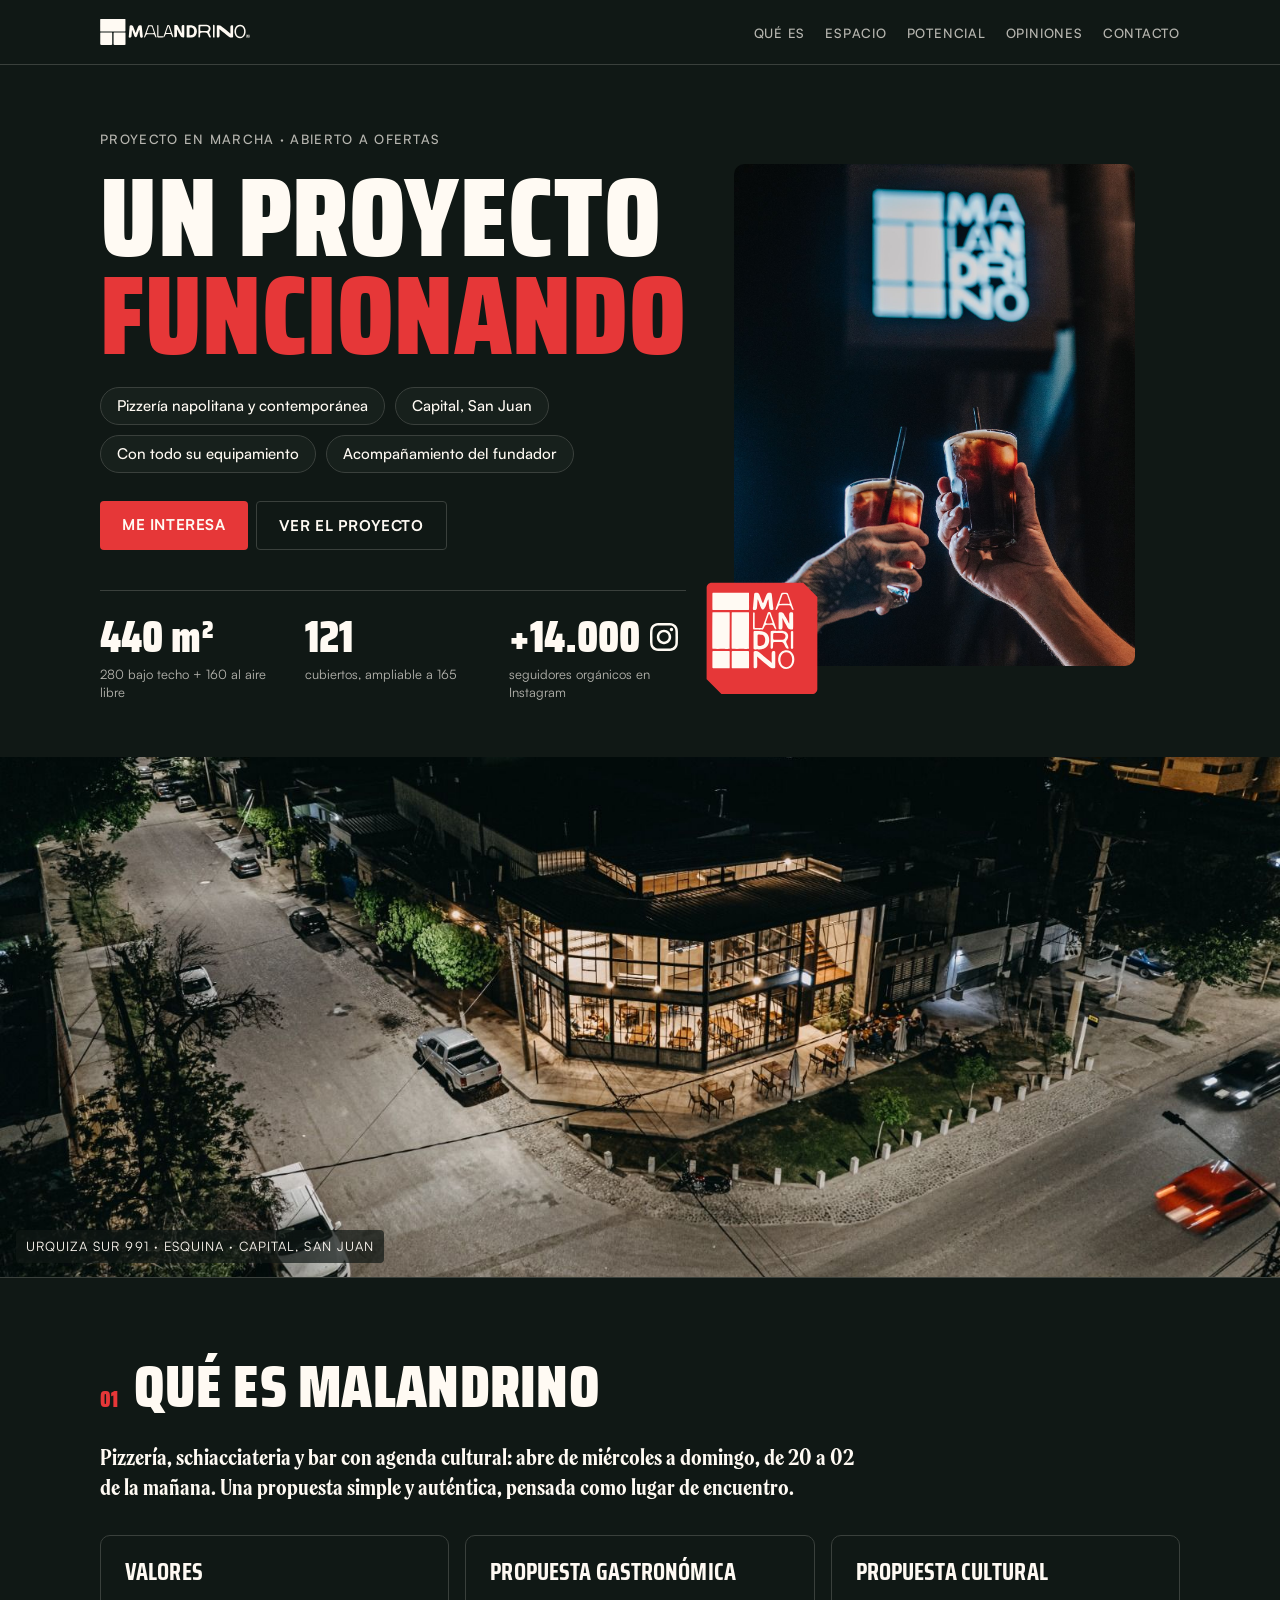
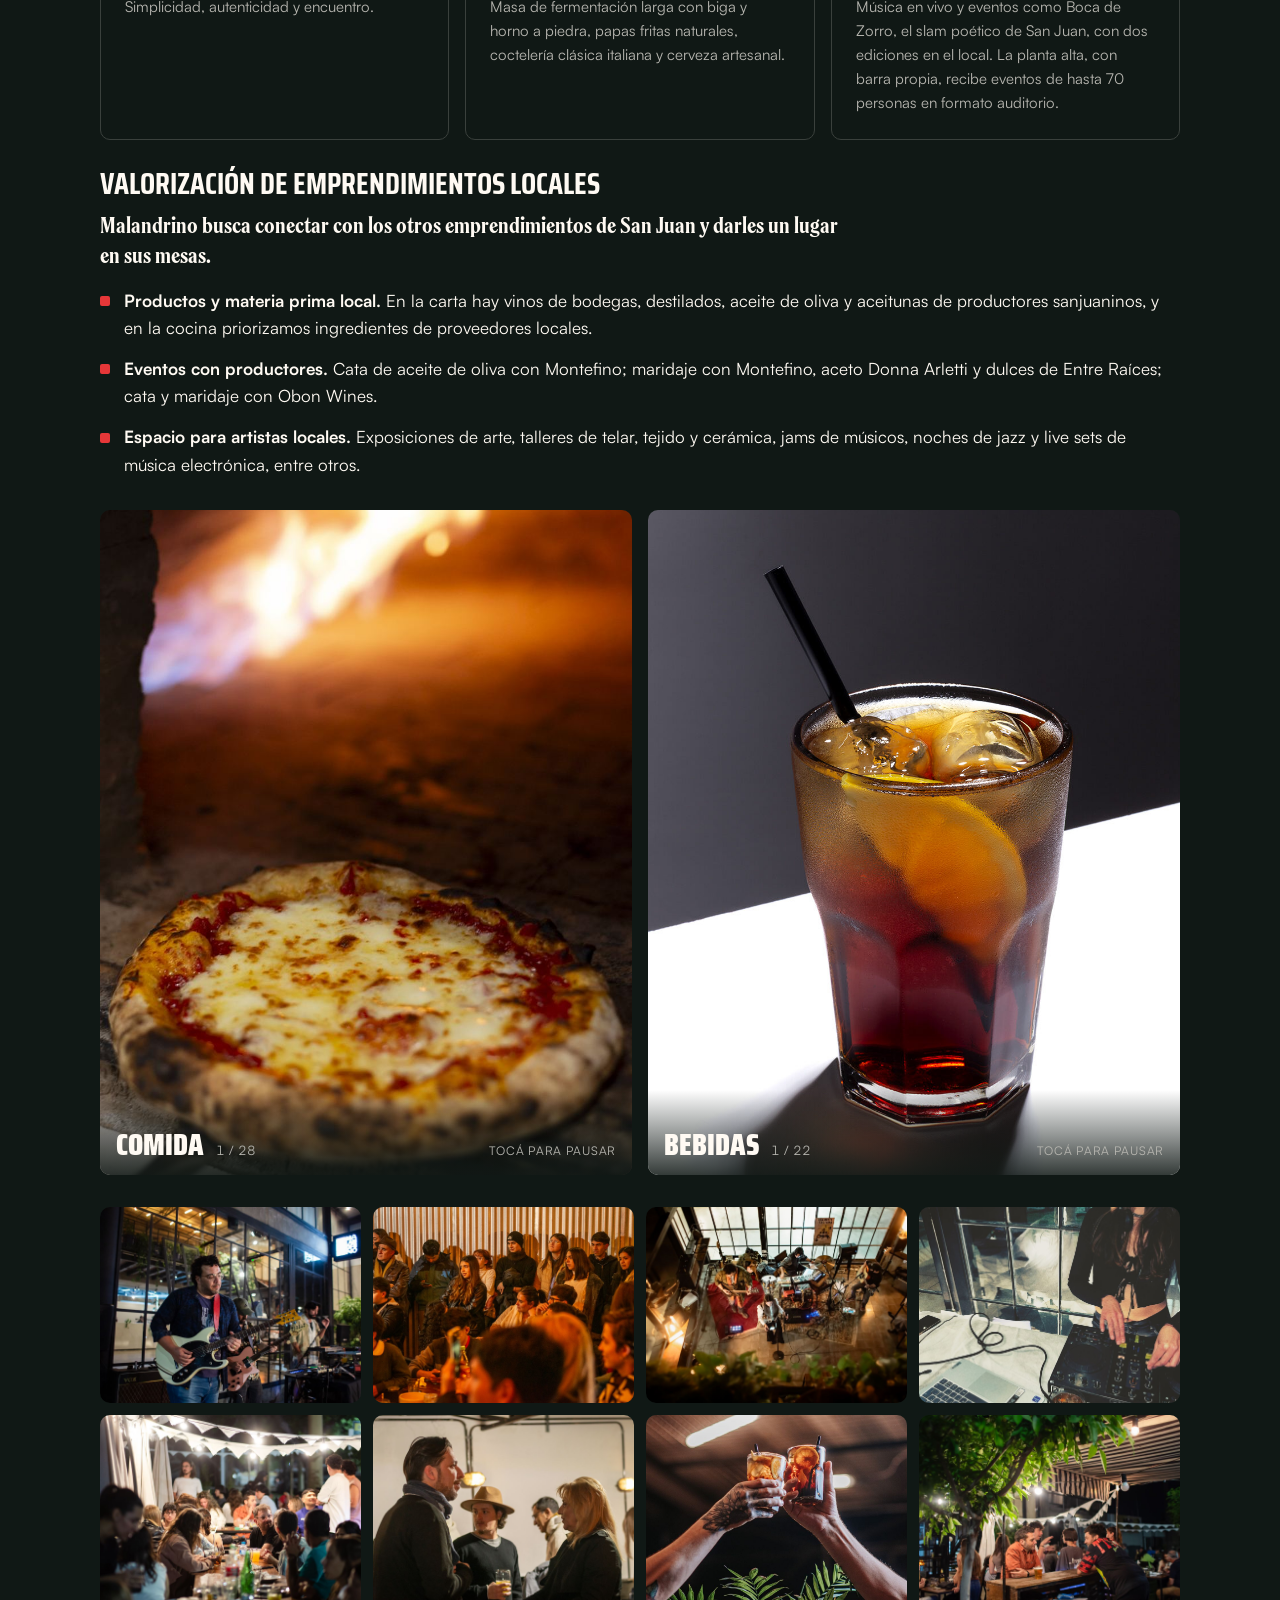
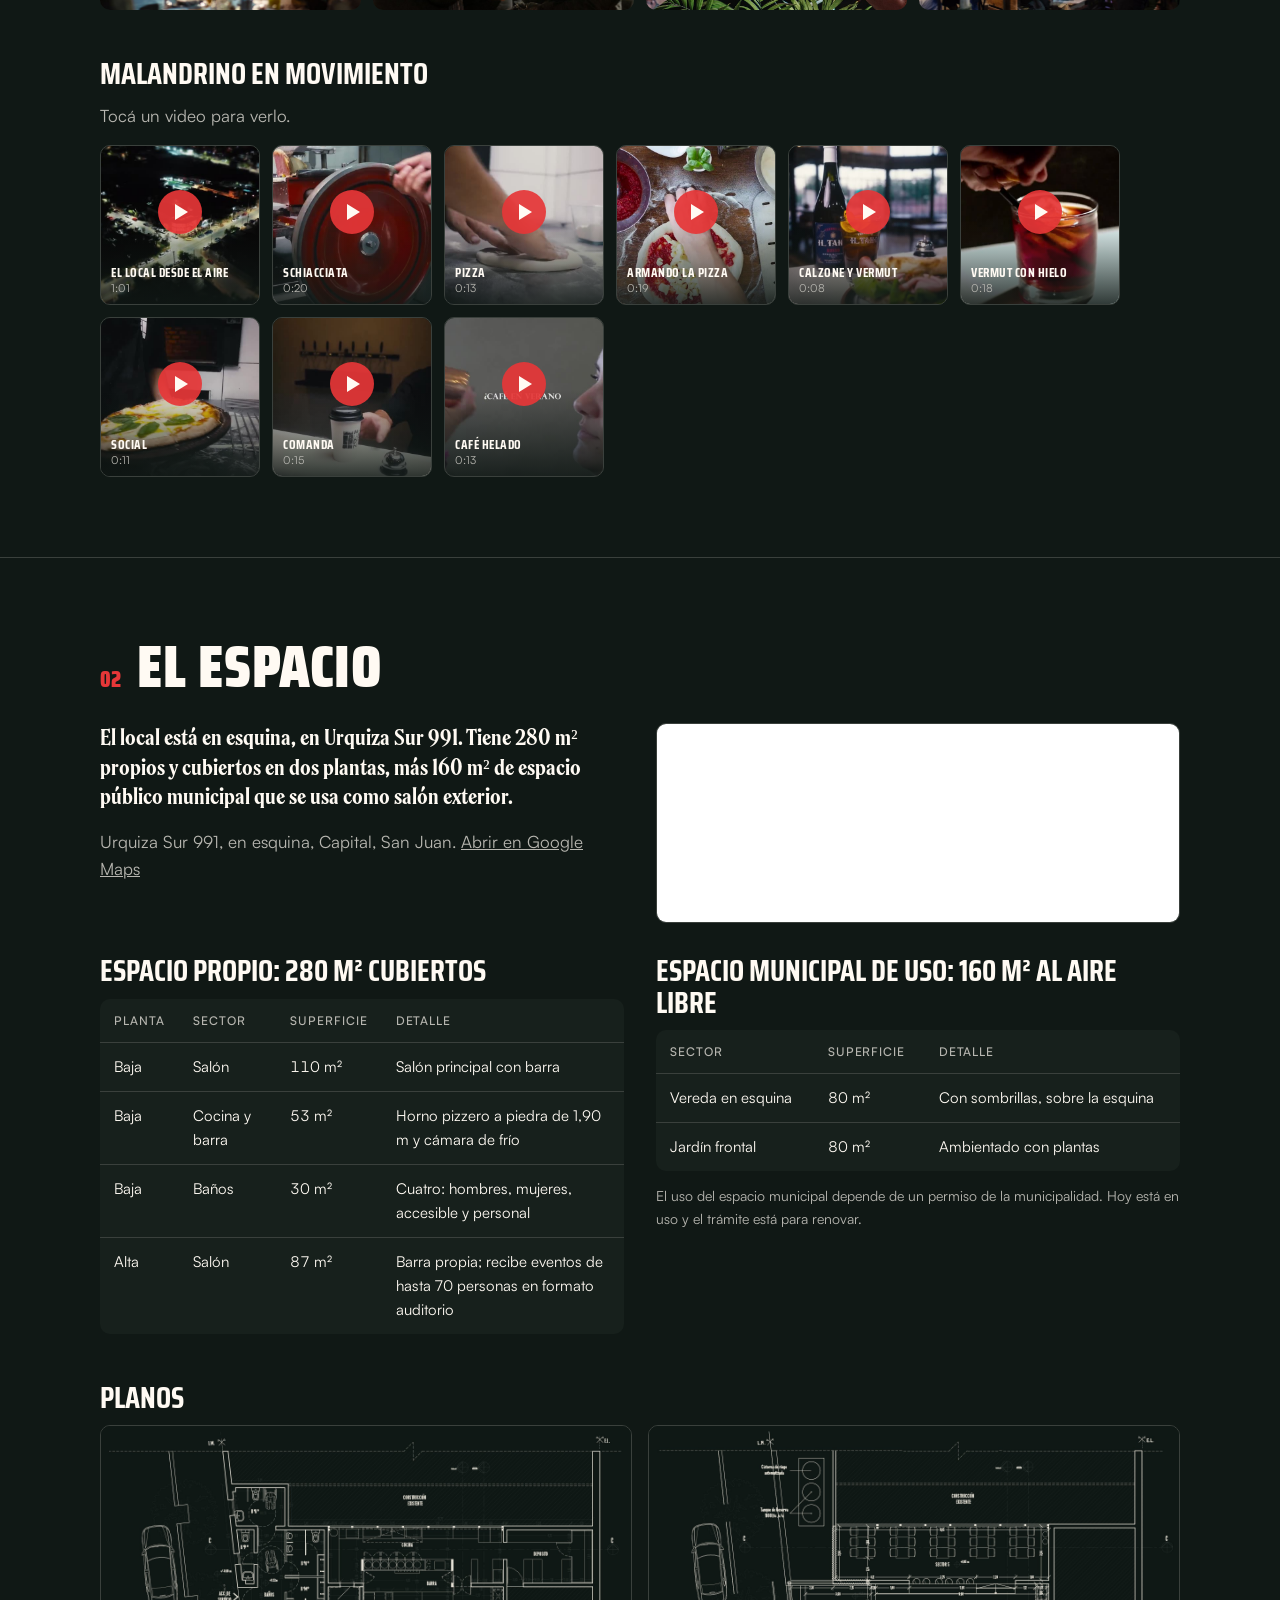
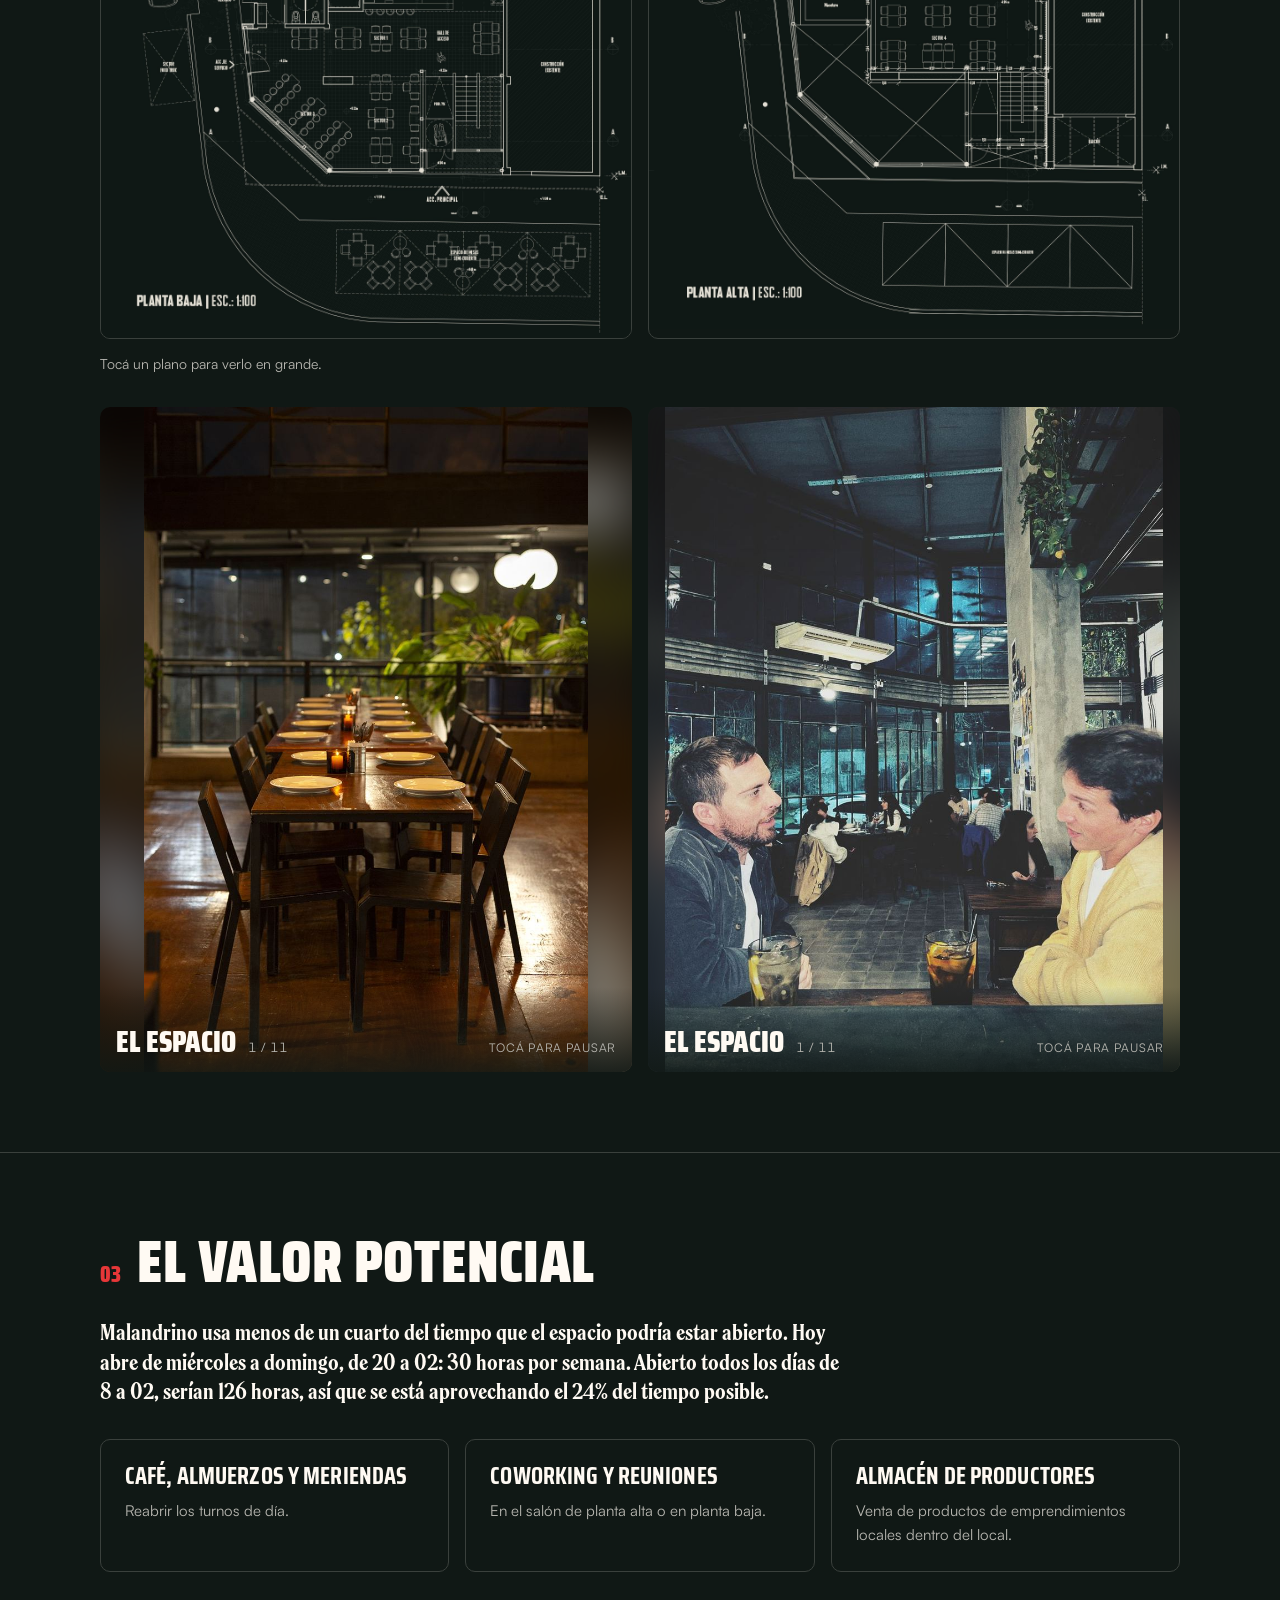
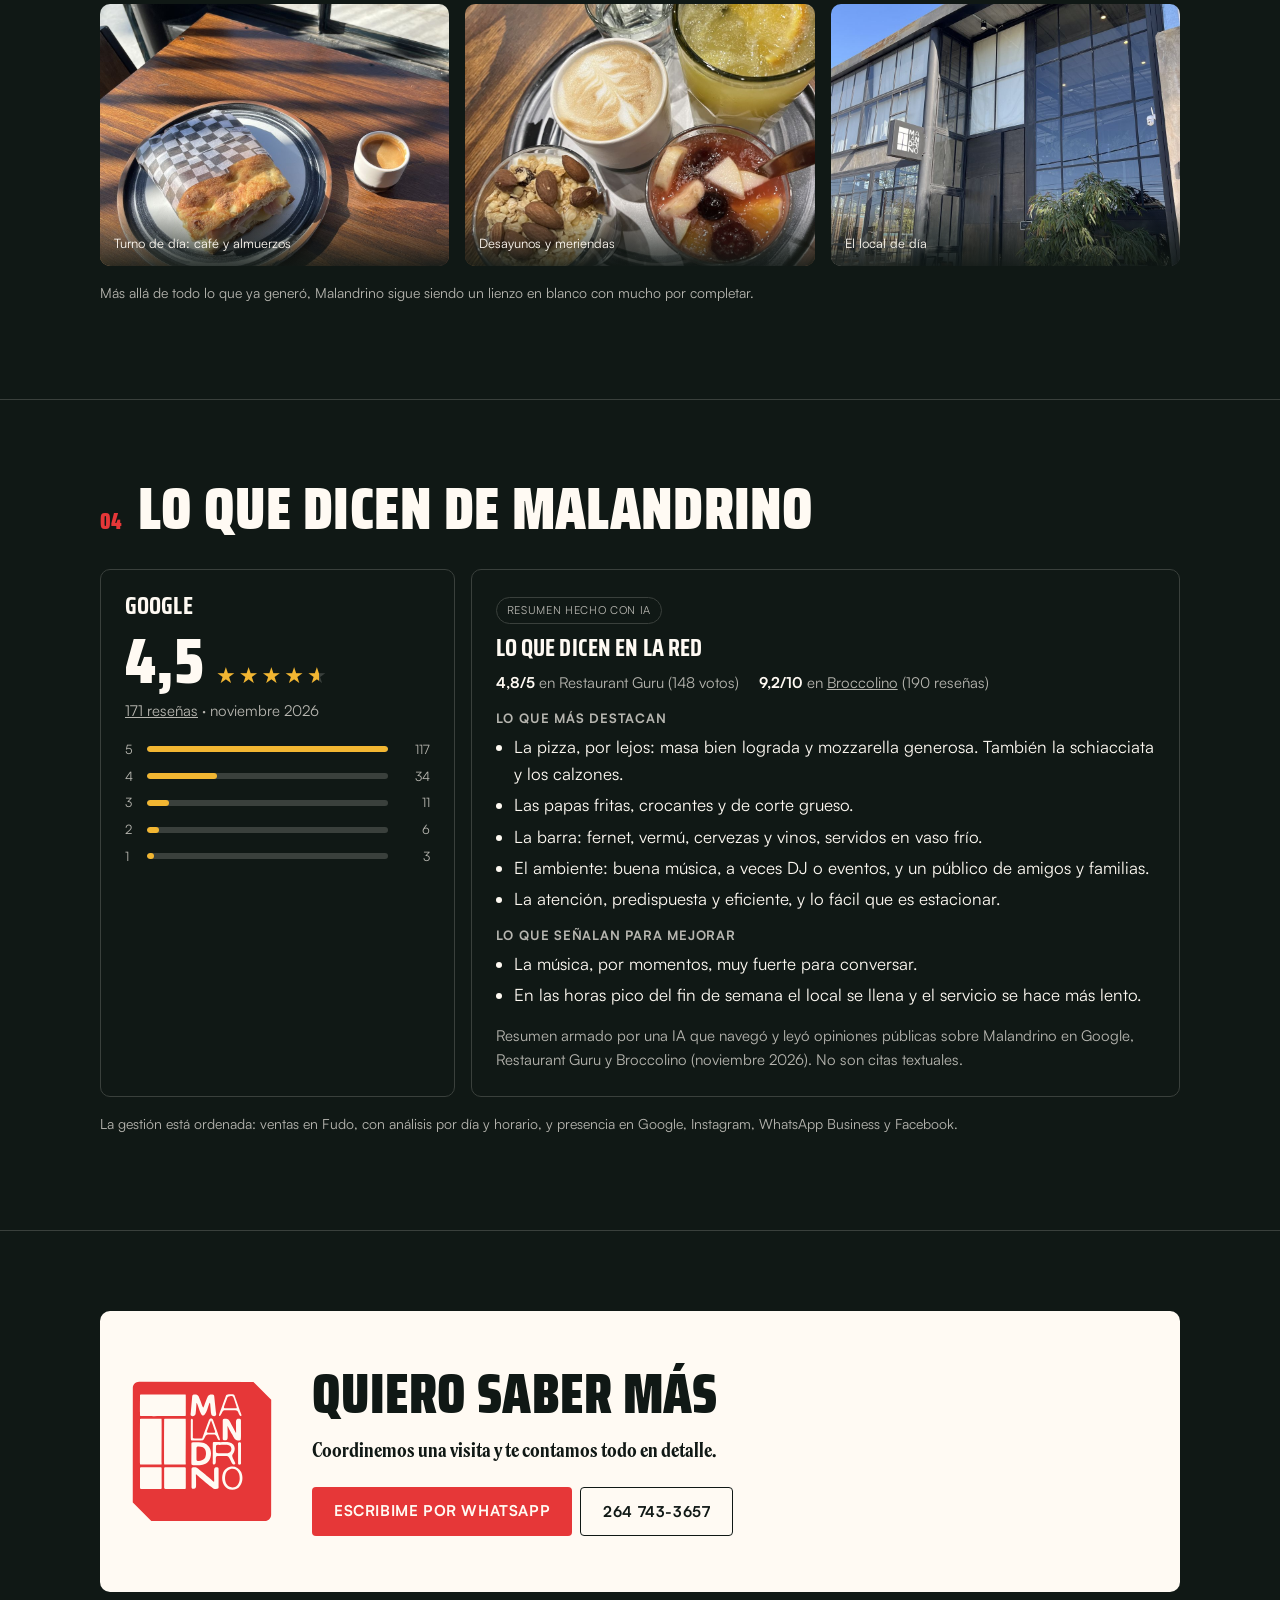
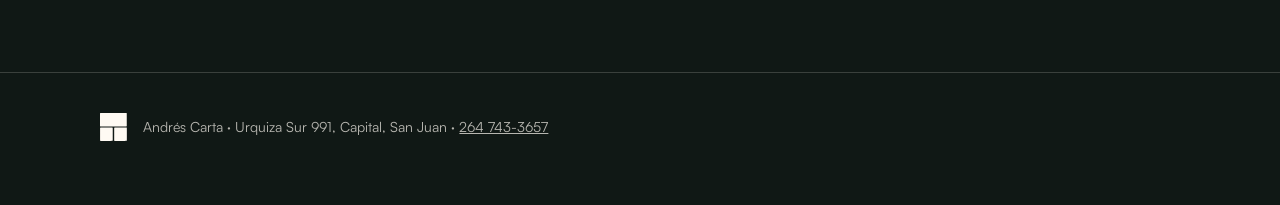
==== commit 83c5de26: "Portada pública: kicker 'Proyecto en marcha · Abierto a ofertas', pastillas en lugar de párrafo, bot" ====
--- a/index.html
+++ b/index.html
@@ -4,7 +4,7 @@
 <meta charset="utf-8">
 <meta name="viewport" content="width=device-width, initial-scale=1">
 <title>Malandrino — Un proyecto funcionando</title>
-<meta name="description" content="Un proyecto napolitano en San Juan. Oportunidad de inversión: un emprendimiento en marcha, con todo su equipamiento.">
+<meta name="description" content="Pizzería napolitana y contemporánea en Capital, San Juan. Un proyecto en marcha, con todo su equipamiento, abierto a ofertas.">
 <link rel="icon" href="marca/malandrino-isotipo-crema.svg" type="image/svg+xml">
 <link rel="preload" href="fonts/saira-condensed-900.woff2" as="font" type="font/woff2" crossorigin>
 <link rel="preload" href="fonts/satoshi-400.woff2" as="font" type="font/woff2" crossorigin>
@@ -28,10 +28,10 @@
 <header class="hero" id="top">
   <div class="wrap grid">
     <div>
-      <div class="kicker">Oportunidad de inversión · Capital, San Juan</div>
+      <div class="kicker">Proyecto en marcha · Abierto a ofertas</div>
       <h1>Un proyecto <span>funcionando</span></h1>
-      <p class="lead">Un proyecto napolitano en San Juan: pizzería funcionando en Capital, lista para pasar a nuevas manos. Es una oportunidad de inversión: un emprendimiento en marcha, con todo su equipamiento y el acompañamiento de su fundador durante la transición.</p>
-      <div class="actions"><a class="btn" href="#contacto">Me interesa invertir</a><a class="btn ghost" href="#que-es">Ver el proyecto</a></div>
+      <ul class="pills"><li>Pizzería napolitana y contemporánea</li><li>Capital, San Juan</li><li>Con todo su equipamiento</li><li>Acompañamiento del fundador</li></ul>
+      <div class="actions"><a class="btn" href="#contacto">Me interesa</a><a class="btn ghost" href="#que-es">Ver el proyecto</a></div>
       <div class="facts">
         <div><b>440 m²</b><span>280 bajo techo + 160 al aire libre</span></div>
         <div><b>121</b><span>cubiertos, ampliable a 165</span></div>
@@ -210,9 +210,9 @@
     <div class="offer">
       <img src="marca/malandrino-sello-rojo.svg" alt="">
       <div>
-        <h2>Me interesa invertir</h2>
+        <h2>Quiero saber más</h2>
         <p>Coordinemos una visita y te contamos todo en detalle.</p>
-        <div class="actions"><a class="btn" href="https://wa.me/5492647433657?text=Hola%20Andr%C3%A9s%2C%20vi%20la%20propuesta%20de%20Malandrino%20y%20me%20interesa%20invertir" target="_blank" rel="noopener">Escribime por WhatsApp</a><a class="btn ghost" style="color:var(--tinta);border-color:var(--tinta)" href="tel:+5492647433657">264 743-3657</a></div>
+        <div class="actions"><a class="btn" href="https://wa.me/5492647433657?text=Hola%20Andr%C3%A9s%2C%20vi%20la%20propuesta%20de%20Malandrino%20y%20me%20interesa%20saber%20m%C3%A1s" target="_blank" rel="noopener">Escribime por WhatsApp</a><a class="btn ghost" style="color:var(--tinta);border-color:var(--tinta)" href="tel:+5492647433657">264 743-3657</a></div>
       </div>
     </div>
   </div>
--- a/estilo.css
+++ b/estilo.css
@@ -231,3 +231,6 @@
   footer .wrap{display:flex;align-items:center;gap:16px}
   footer img{height:28px}
   @media (prefers-reduced-motion:reduce){ html{scroll-behavior:auto} }
+
+  .pills{list-style:none;display:flex;flex-wrap:wrap;gap:10px;margin:22px 0 28px;padding:0}
+  .pills li{border:1px solid var(--linea);border-radius:999px;padding:9px 16px;font-size:15px;font-weight:500;line-height:1.2;background:var(--superficie)}
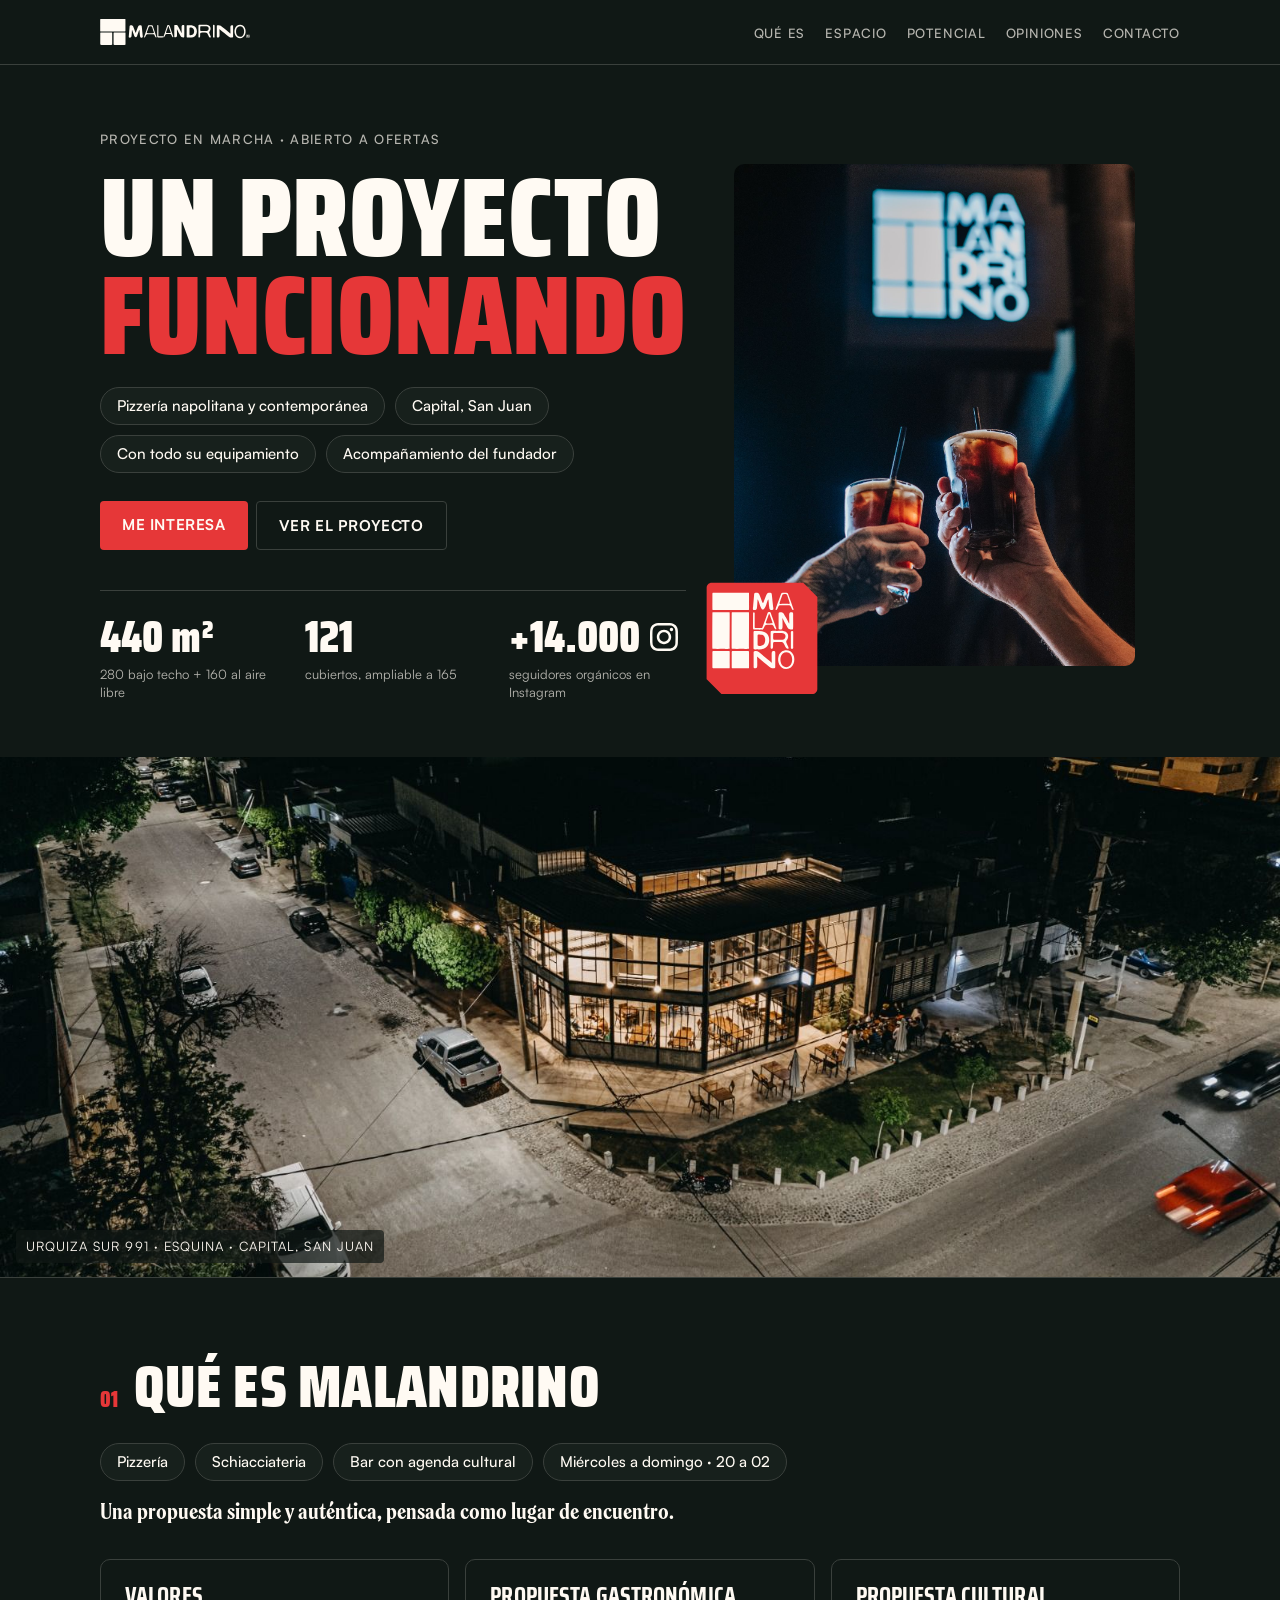
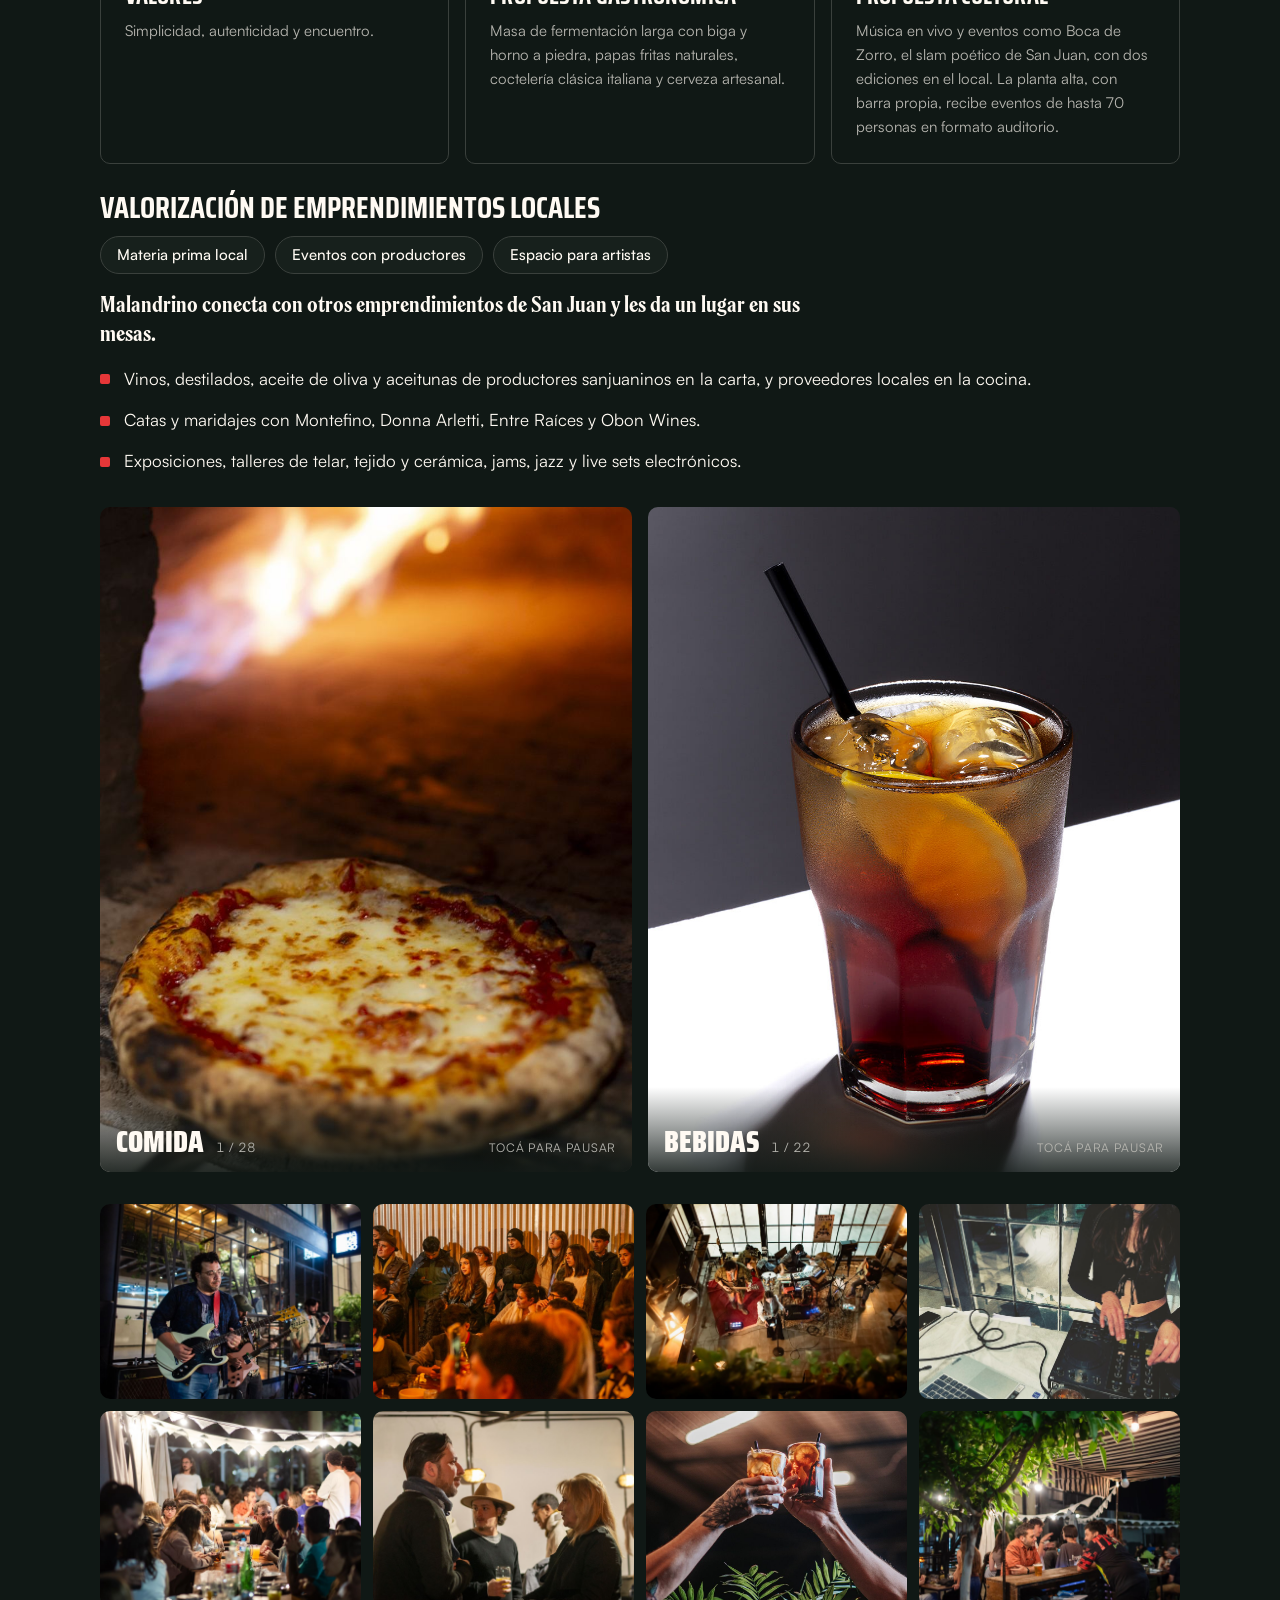
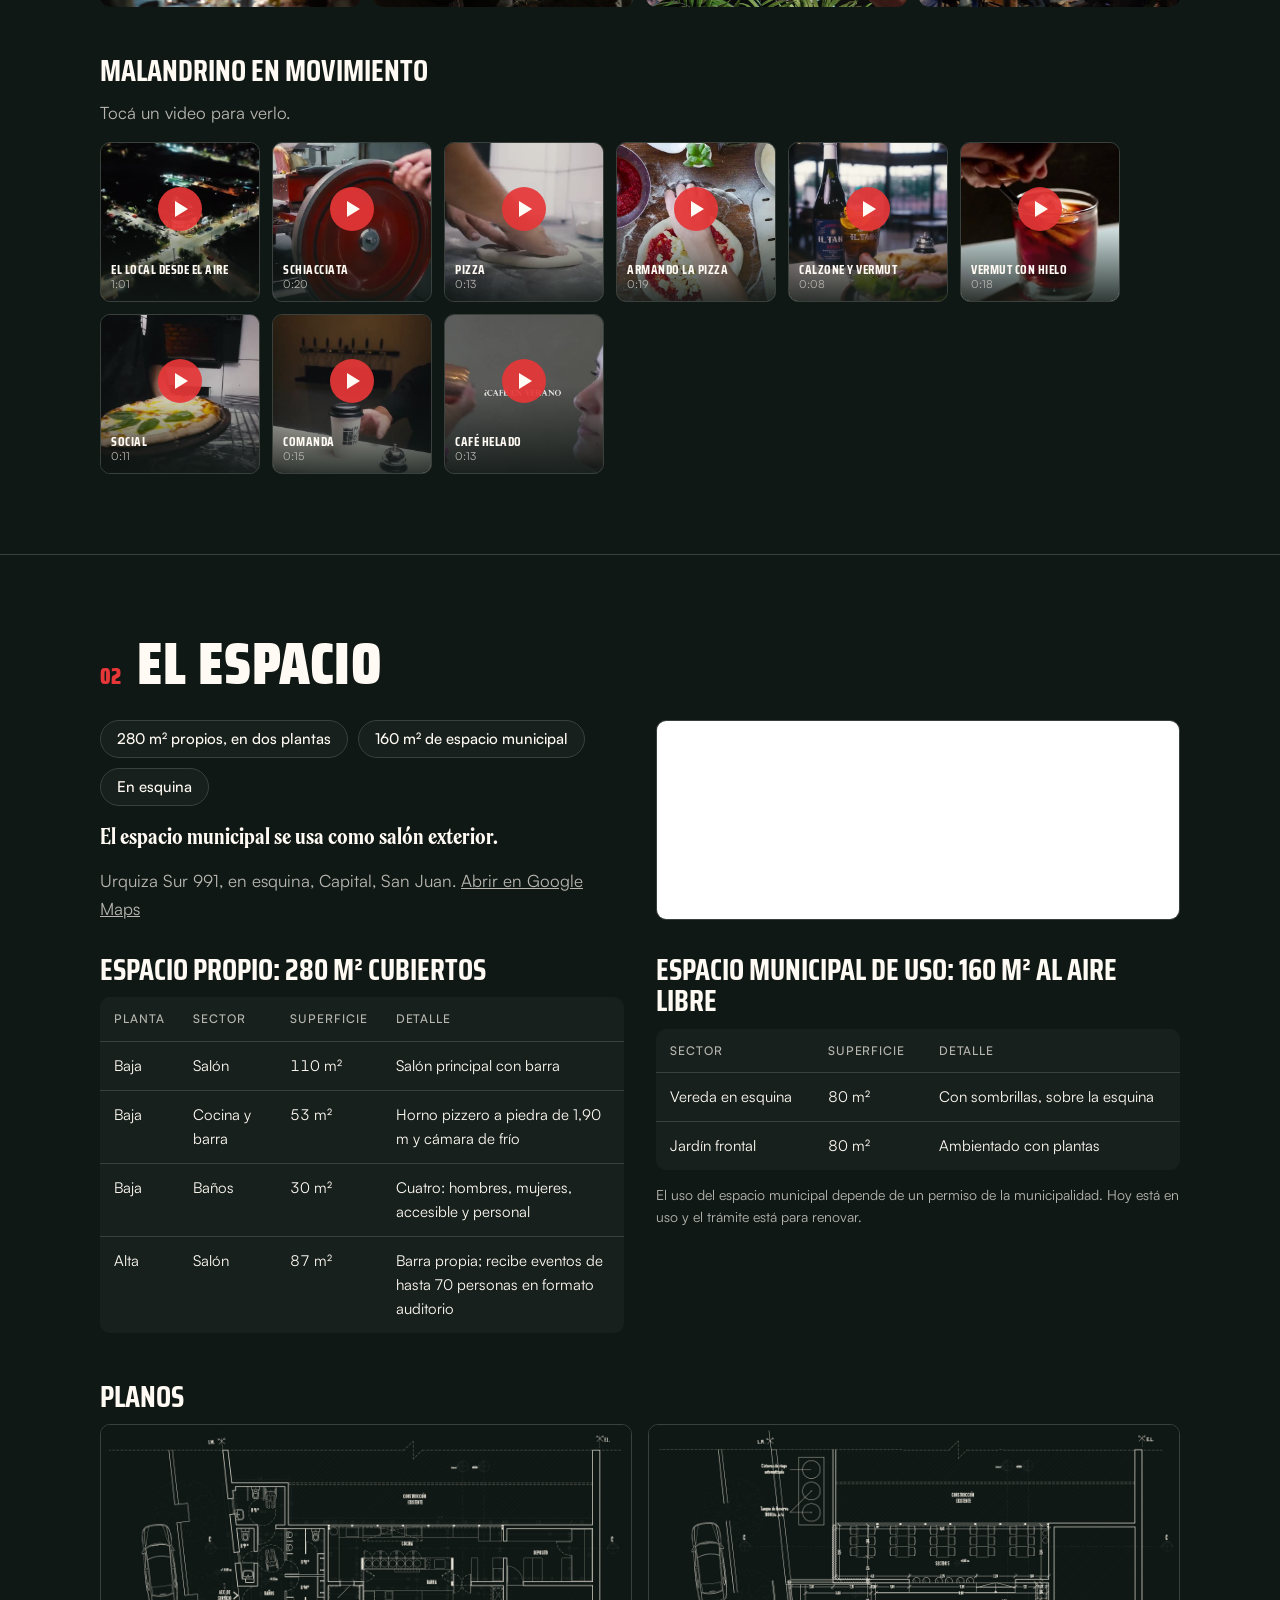
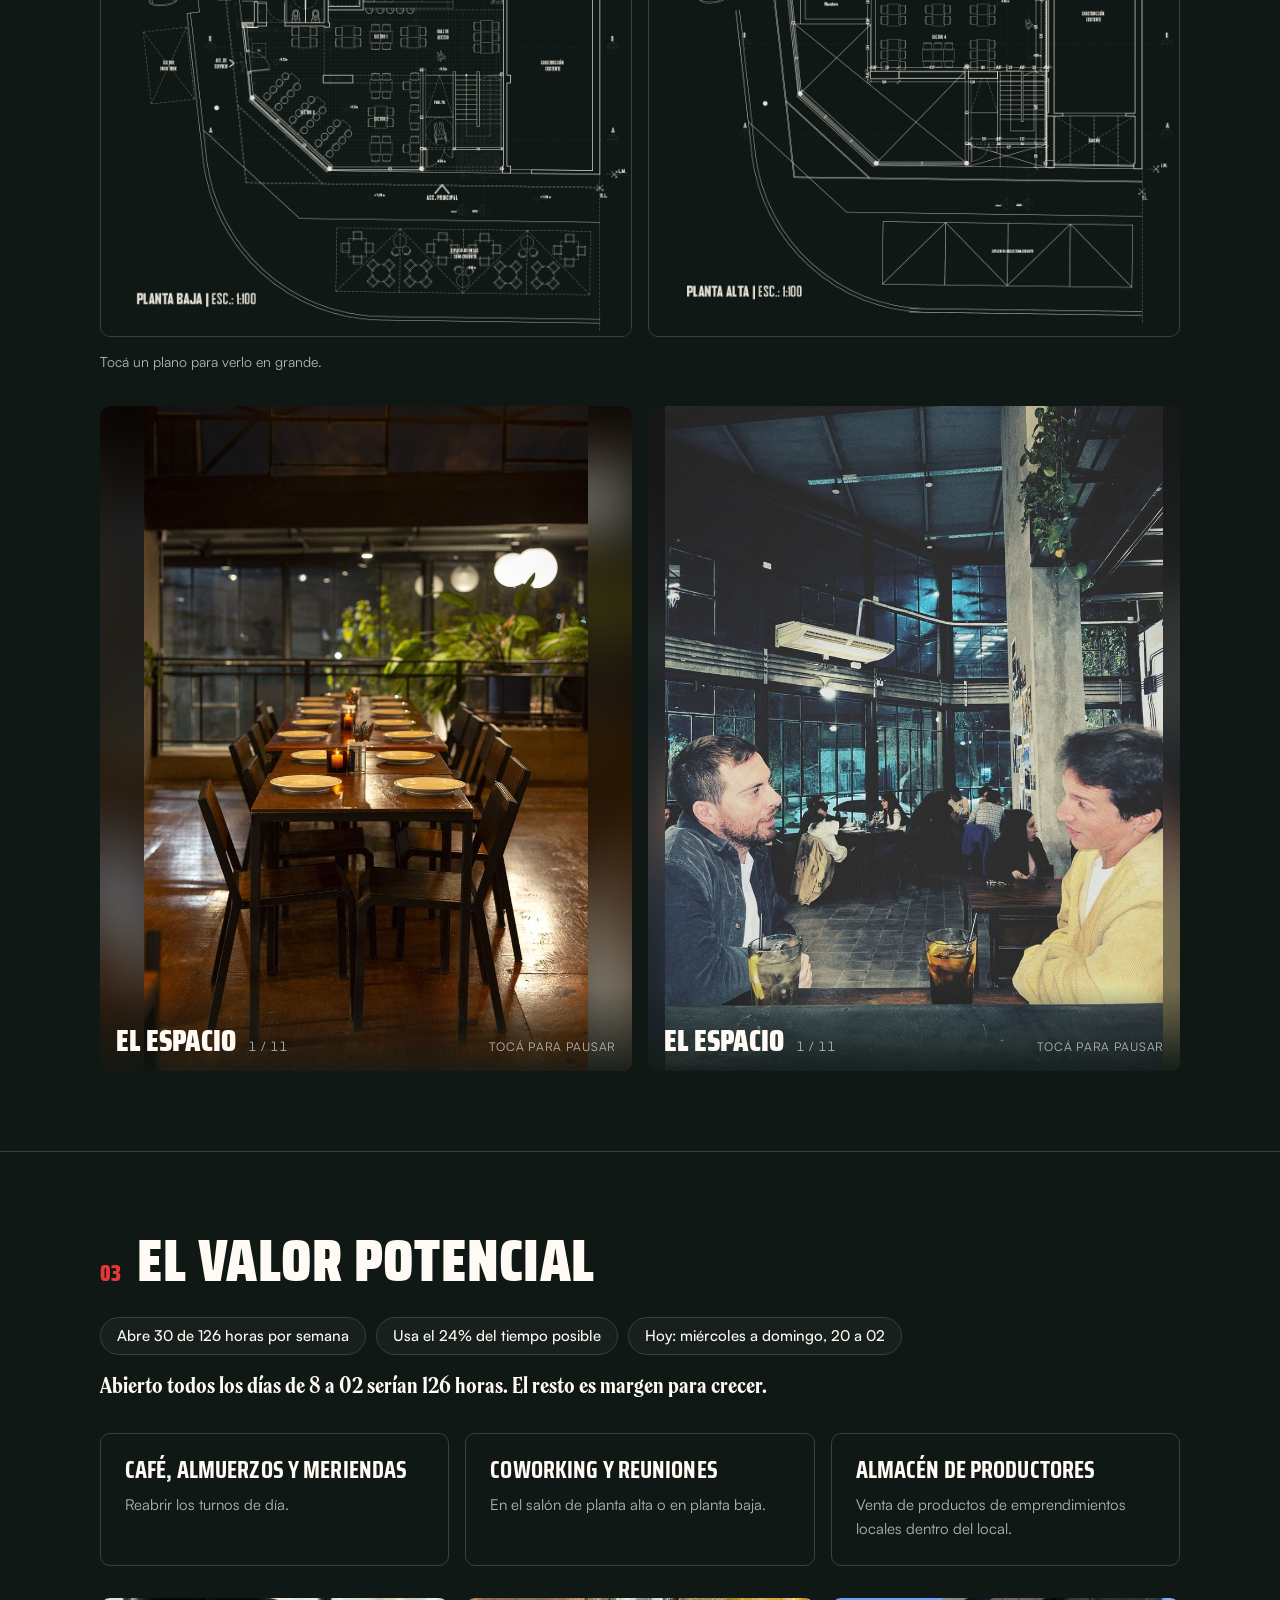
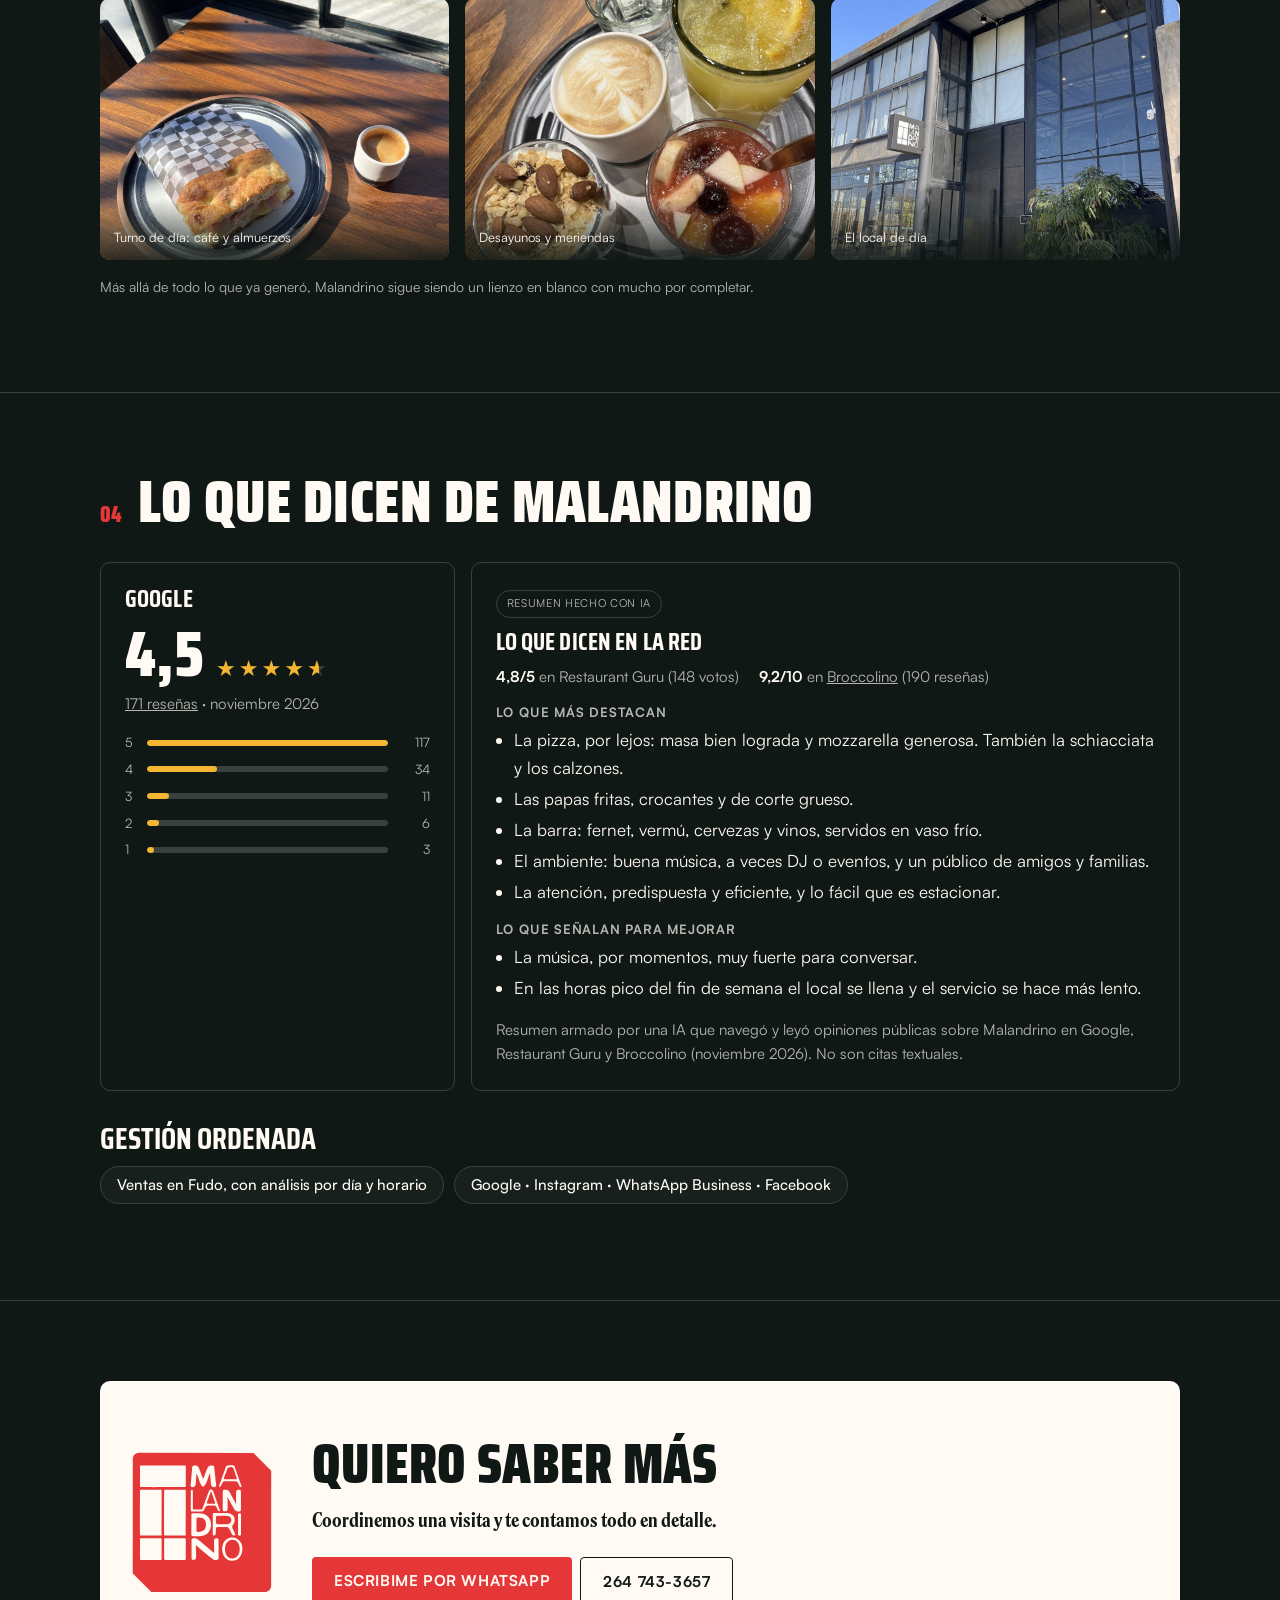
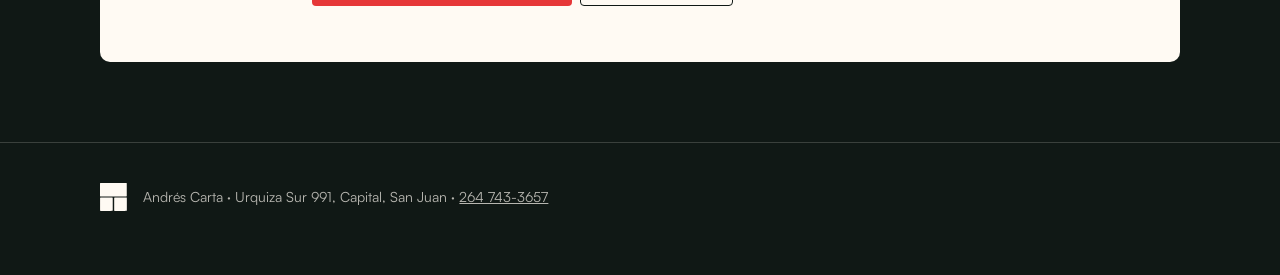
==== commit 1e445af9: "Página pública: pastillas + texto corto en Qué es, emprendimientos locales, El espacio, Valor potenc" ====
--- a/index.html
+++ b/index.html
@@ -50,18 +50,20 @@
 <section class="block" id="que-es">
   <div class="wrap">
     <div class="sec-head"><span class="num">01</span><h2>Qué es Malandrino</h2></div>
-    <p class="intro">Pizzería, schiacciateria y bar con agenda cultural: abre de miércoles a domingo, de 20 a 02 de la mañana. Una propuesta simple y auténtica, pensada como lugar de encuentro.</p>
+    <ul class="pills sec"><li>Pizzería</li><li>Schiacciateria</li><li>Bar con agenda cultural</li><li>Miércoles a domingo · 20 a 02</li></ul>
+    <p class="intro">Una propuesta simple y auténtica, pensada como lugar de encuentro.</p>
     <div class="cards">
       <div class="card"><h3>Valores</h3><p>Simplicidad, autenticidad y encuentro.</p></div>
       <div class="card"><h3>Propuesta gastronómica</h3><p>Masa de fermentación larga con biga y horno a piedra, papas fritas naturales, coctelería clásica italiana y cerveza artesanal.</p></div>
       <div class="card"><h3>Propuesta cultural</h3><p>Música en vivo y eventos como Boca de Zorro, el slam poético de San Juan, con dos ediciones en el local. La planta alta, con barra propia, recibe eventos de hasta 70 personas en formato auditorio.</p></div>
     </div>
     <p class="tbl-title" style="margin-top:28px">Valorización de emprendimientos locales</p>
-    <p class="intro" style="margin-bottom:16px">Malandrino busca conectar con los otros emprendimientos de San Juan y darles un lugar en sus mesas.</p>
+    <ul class="pills sec"><li>Materia prima local</li><li>Eventos con productores</li><li>Espacio para artistas</li></ul>
+    <p class="intro" style="margin-bottom:16px">Malandrino conecta con otros emprendimientos de San Juan y les da un lugar en sus mesas.</p>
     <ul class="clean">
-      <li><strong>Productos y materia prima local.</strong> En la carta hay vinos de bodegas, destilados, aceite de oliva y aceitunas de productores sanjuaninos, y en la cocina priorizamos ingredientes de proveedores locales.</li>
-      <li><strong>Eventos con productores.</strong> Cata de aceite de oliva con Montefino; maridaje con Montefino, aceto Donna Arletti y dulces de Entre Raíces; cata y maridaje con Obon Wines.</li>
-      <li><strong>Espacio para artistas locales.</strong> Exposiciones de arte, talleres de telar, tejido y cerámica, jams de músicos, noches de jazz y live sets de música electrónica, entre otros.</li>
+      <li>Vinos, destilados, aceite de oliva y aceitunas de productores sanjuaninos en la carta, y proveedores locales en la cocina.</li>
+      <li>Catas y maridajes con Montefino, Donna Arletti, Entre Raíces y Obon Wines.</li>
+      <li>Exposiciones, talleres de telar, tejido y cerámica, jams, jazz y live sets electrónicos.</li>
     </ul>
     <div class="cuadros">
     <figure class="cuadro cuadro-cover" data-fotos="fotos/comida/01.jpg,fotos/comida/02.jpg,fotos/comida/03.jpg,fotos/comida/04.jpg,fotos/comida/05.jpg,fotos/comida/06.jpg,fotos/comida/07.jpg,fotos/comida/08.jpg,fotos/comida/09.jpg,fotos/comida/10.jpg,fotos/comida/11.jpg,fotos/comida/12.jpg,fotos/comida/13.jpg,fotos/comida/14.jpg,fotos/comida/15.jpg,fotos/comida/16.jpg,fotos/comida/17.jpg,fotos/comida/18.jpg,fotos/comida/19.jpg,fotos/comida/20.jpg,fotos/comida/21.jpg,fotos/comida/22.jpg,fotos/comida/23.jpg,fotos/comida/24.jpg,fotos/comida/25.jpg,fotos/comida/26.jpg,fotos/comida/27.jpg,fotos/comida/28.jpg" data-rpm="60" data-desfase="0" aria-label="Comida: fotos que cambian solas. Tocá para pausar.">
@@ -106,7 +108,8 @@
     <div class="sec-head"><span class="num">02</span><h2>El espacio</h2></div>
     <div class="two top">
       <div>
-        <p class="intro" style="margin-bottom:16px">El local está en esquina, en Urquiza Sur 991. Tiene 280 m² propios y cubiertos en dos plantas, más 160 m² de espacio público municipal que se usa como salón exterior.</p>
+        <ul class="pills sec"><li>280 m² propios, en dos plantas</li><li>160 m² de espacio municipal</li><li>En esquina</li></ul>
+        <p class="intro" style="margin-bottom:16px">El espacio municipal se usa como salón exterior.</p>
         <p class="muted" style="margin:0">Urquiza Sur 991, en esquina, Capital, San Juan. <a href="https://www.google.com/maps/search/?api=1&amp;query=Malandrino%2C+Urquiza+Sur+991%2C+San+Juan" target="_blank" rel="noopener">Abrir en Google Maps</a></p>
       </div>
       <div class="mapa"><iframe src="https://www.google.com/maps?q=Malandrino,+Urquiza+Sur+991,+San+Juan,+Argentina&amp;z=16&amp;output=embed" title="Mapa: Urquiza Sur 991, San Juan" loading="lazy" referrerpolicy="no-referrer-when-downgrade"></iframe></div>
@@ -156,7 +159,8 @@
 <section class="block" id="valor-potencial">
   <div class="wrap">
     <div class="sec-head"><span class="num">03</span><h2>El valor potencial</h2></div>
-    <p class="intro">Malandrino usa menos de un cuarto del tiempo que el espacio podría estar abierto. Hoy abre de miércoles a domingo, de 20 a 02: 30 horas por semana. Abierto todos los días de 8 a 02, serían 126 horas, así que se está aprovechando el 24% del tiempo posible.</p>
+    <ul class="pills sec"><li>Abre 30 de 126 horas por semana</li><li>Usa el 24% del tiempo posible</li><li>Hoy: miércoles a domingo, 20 a 02</li></ul>
+    <p class="intro">Abierto todos los días de 8 a 02 serían 126 horas. El resto es margen para crecer.</p>
     <div class="cards">
       <div class="card"><h3>Café, almuerzos y meriendas</h3><p>Reabrir los turnos de día.</p></div>
       <div class="card"><h3>Coworking y reuniones</h3><p>En el salón de planta alta o en planta baja.</p></div>
@@ -201,7 +205,8 @@
         <p class="muted small" style="margin-top:16px">Resumen armado por una IA que navegó y leyó opiniones públicas sobre Malandrino en Google, Restaurant Guru y Broccolino (noviembre 2026). No son citas textuales.</p>
       </div>
     </div>
-    <p class="muted small" style="margin-top:16px">La gestión está ordenada: ventas en Fudo, con análisis por día y horario, y presencia en Google, Instagram, WhatsApp Business y Facebook.</p>
+    <p class="tbl-title" style="margin-top:32px">Gestión ordenada</p>
+    <ul class="pills sec"><li>Ventas en Fudo, con análisis por día y horario</li><li>Google · Instagram · WhatsApp Business · Facebook</li></ul>
   </div>
 </section>
 
--- a/estilo.css
+++ b/estilo.css
@@ -234,3 +234,5 @@
 
   .pills{list-style:none;display:flex;flex-wrap:wrap;gap:10px;margin:22px 0 28px;padding:0}
   .pills li{border:1px solid var(--linea);border-radius:999px;padding:9px 16px;font-size:15px;font-weight:500;line-height:1.2;background:var(--superficie)}
+  .pills.sec{margin:0 0 16px}
+  .pills.sec+.intro{margin-top:0}
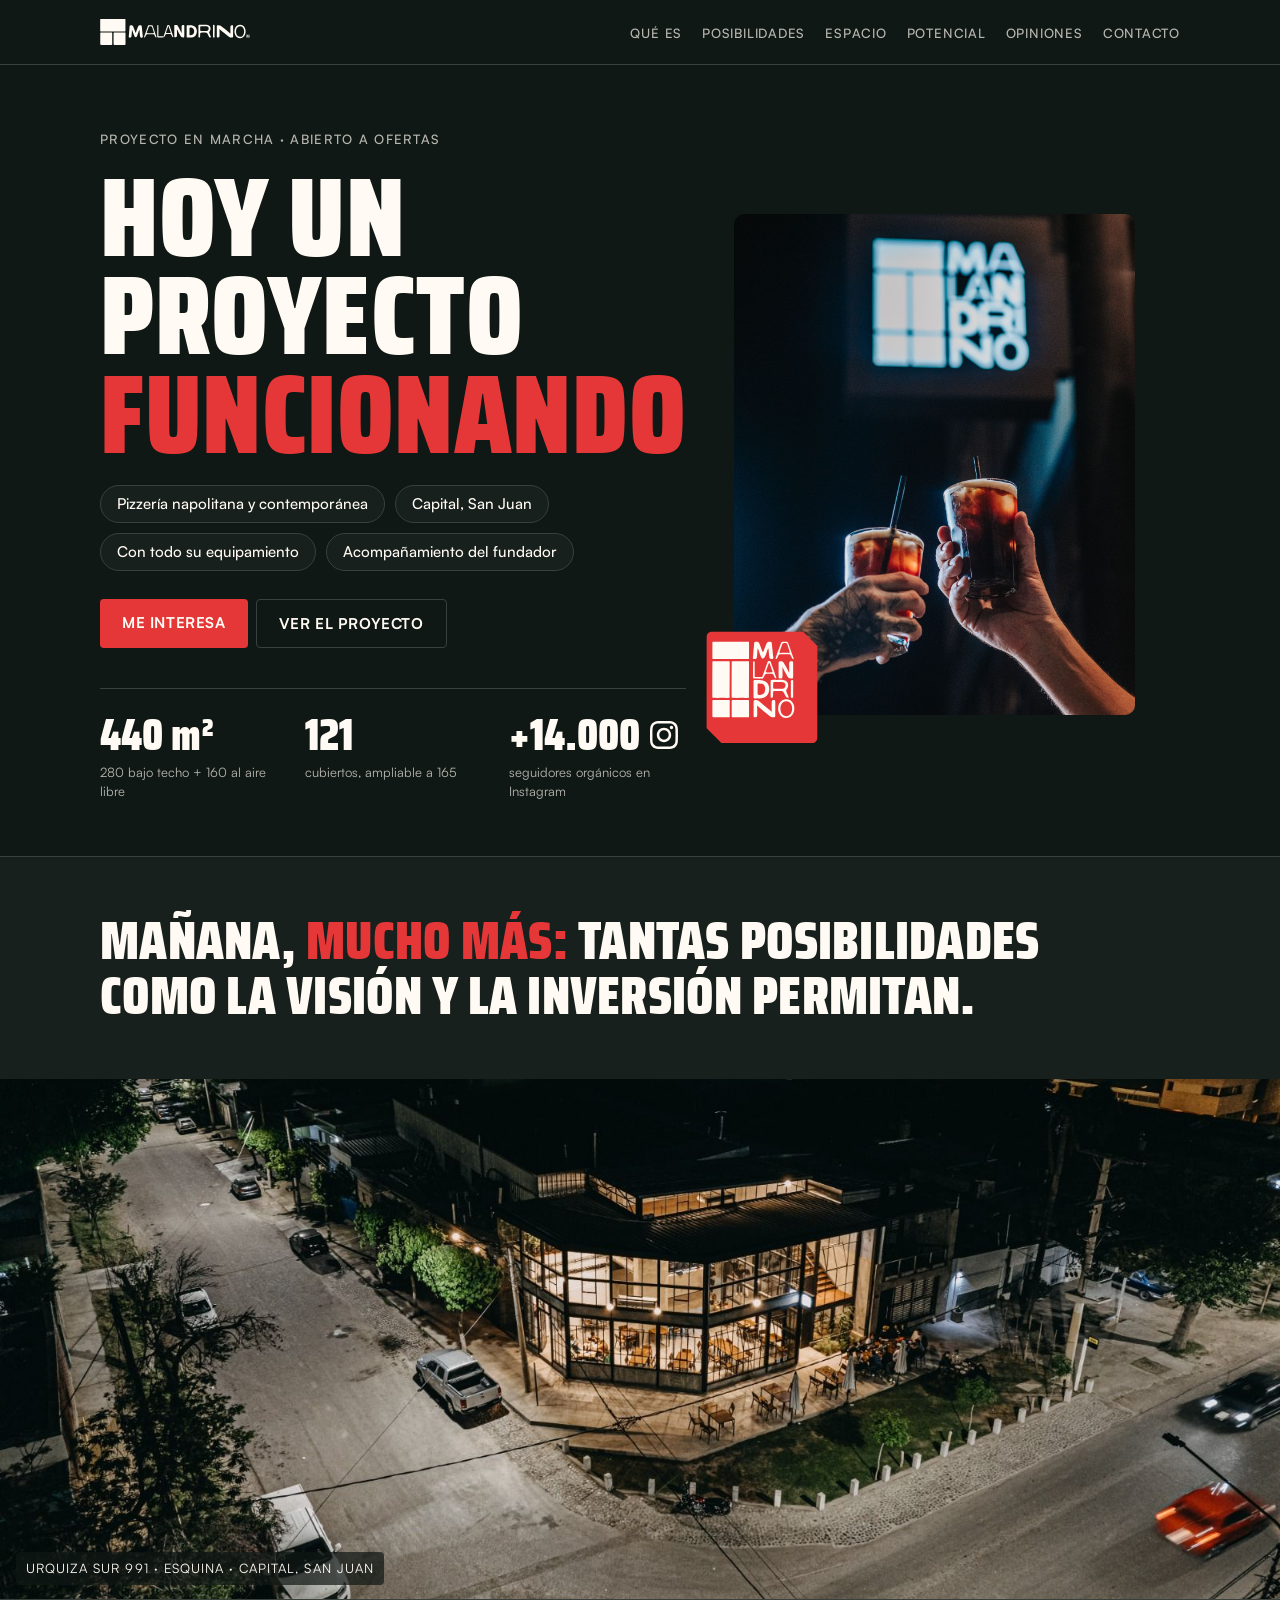
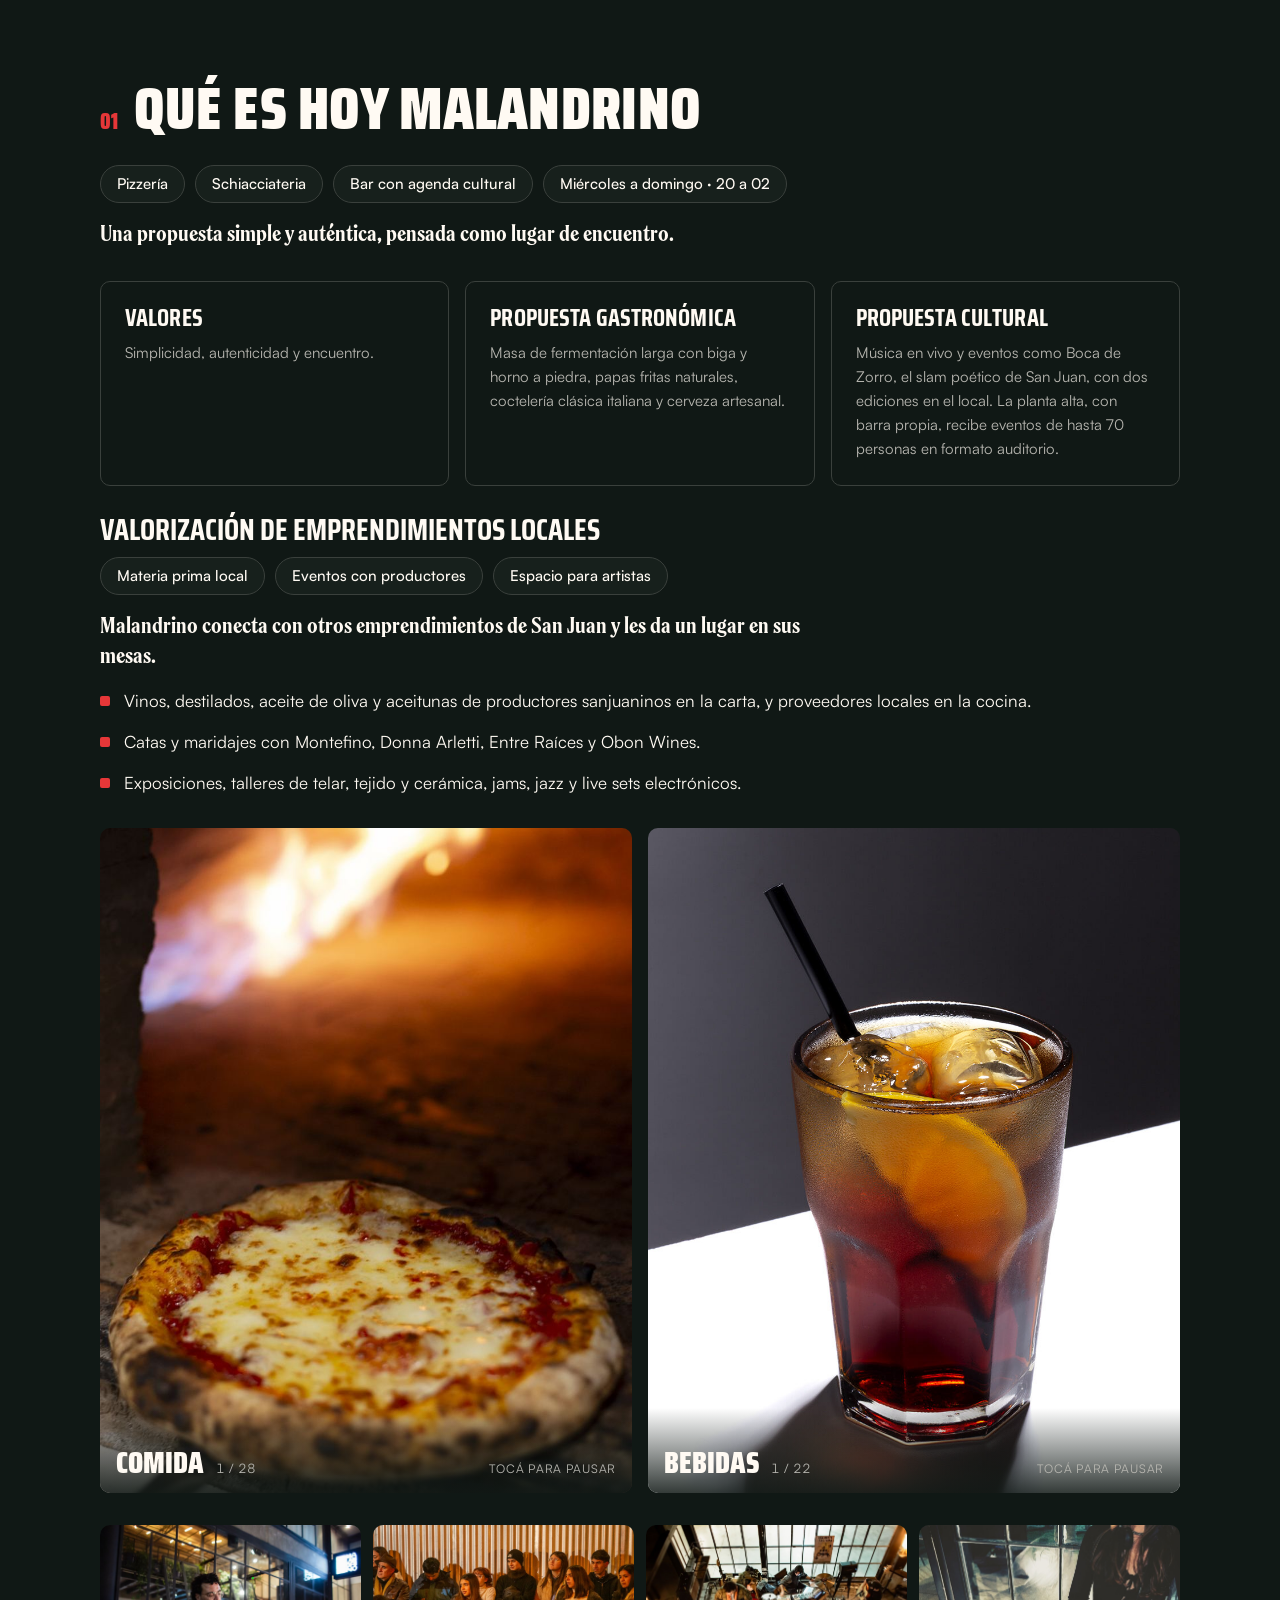
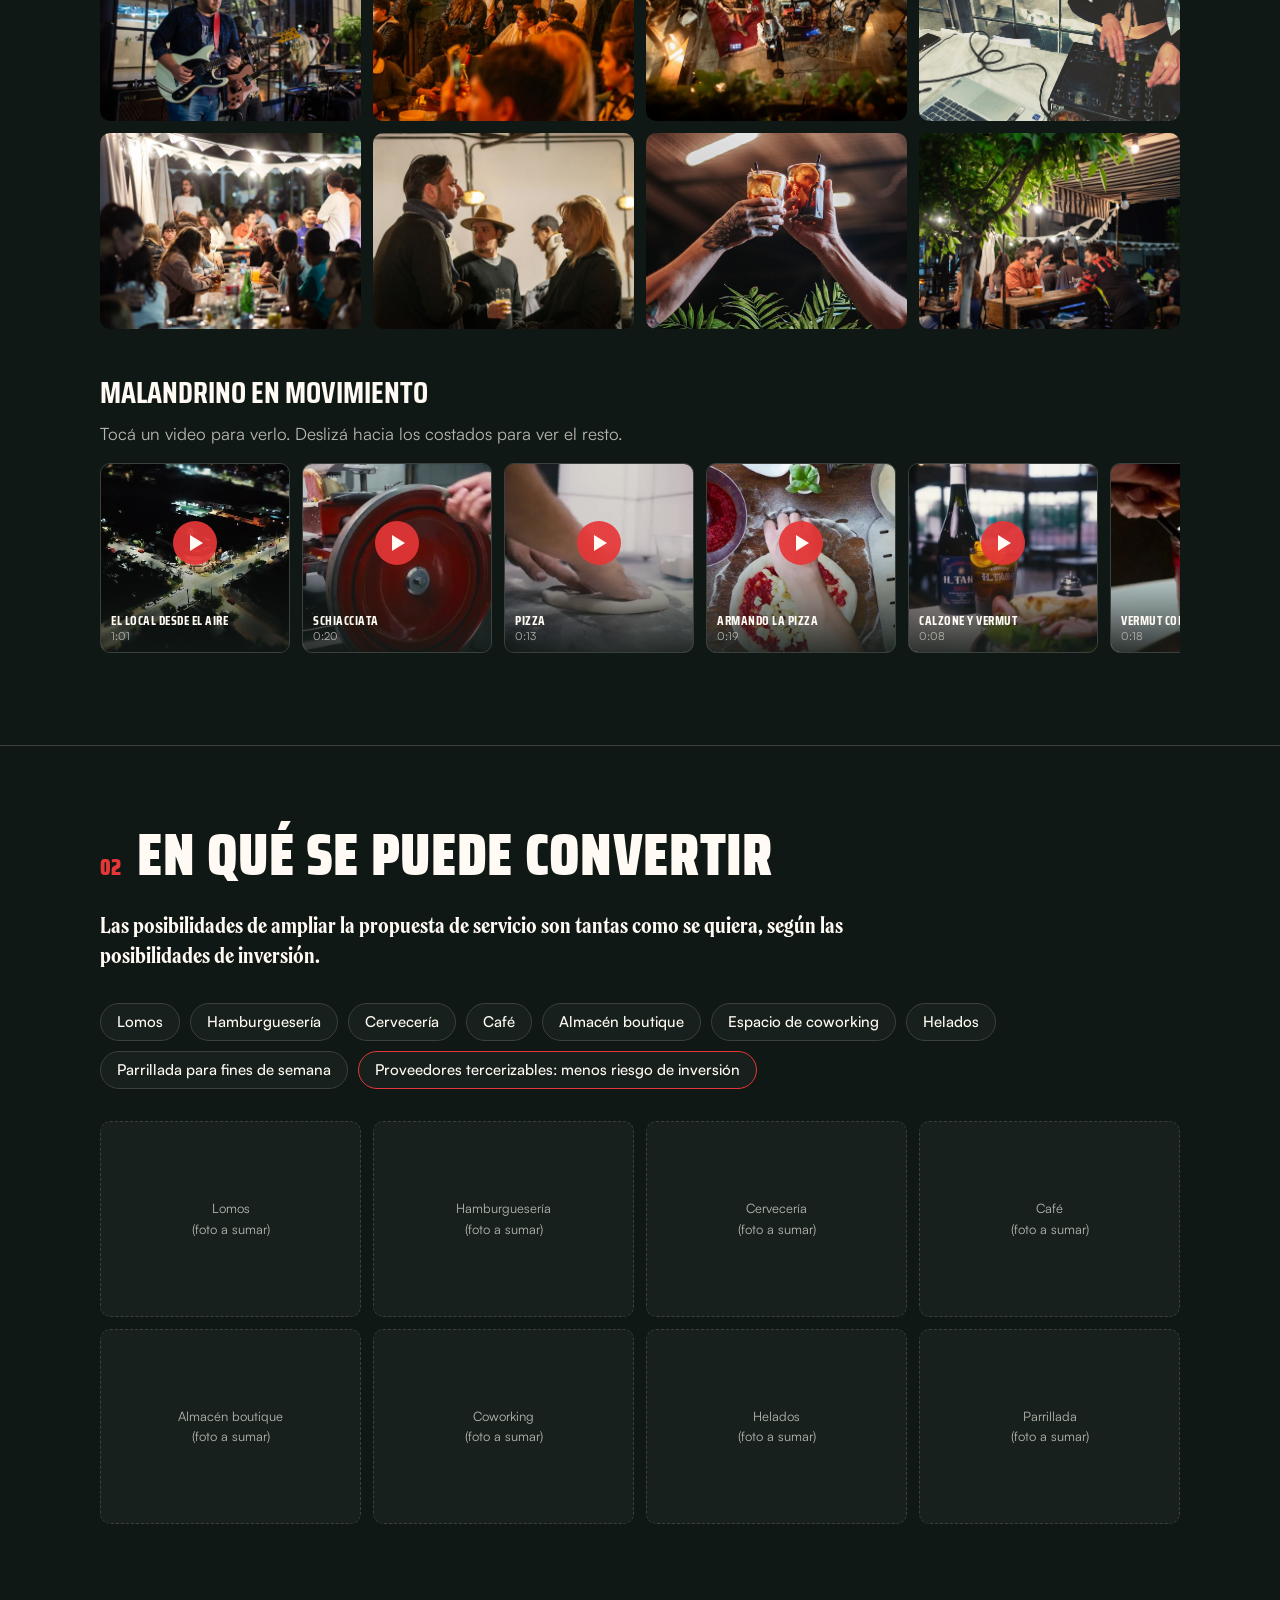
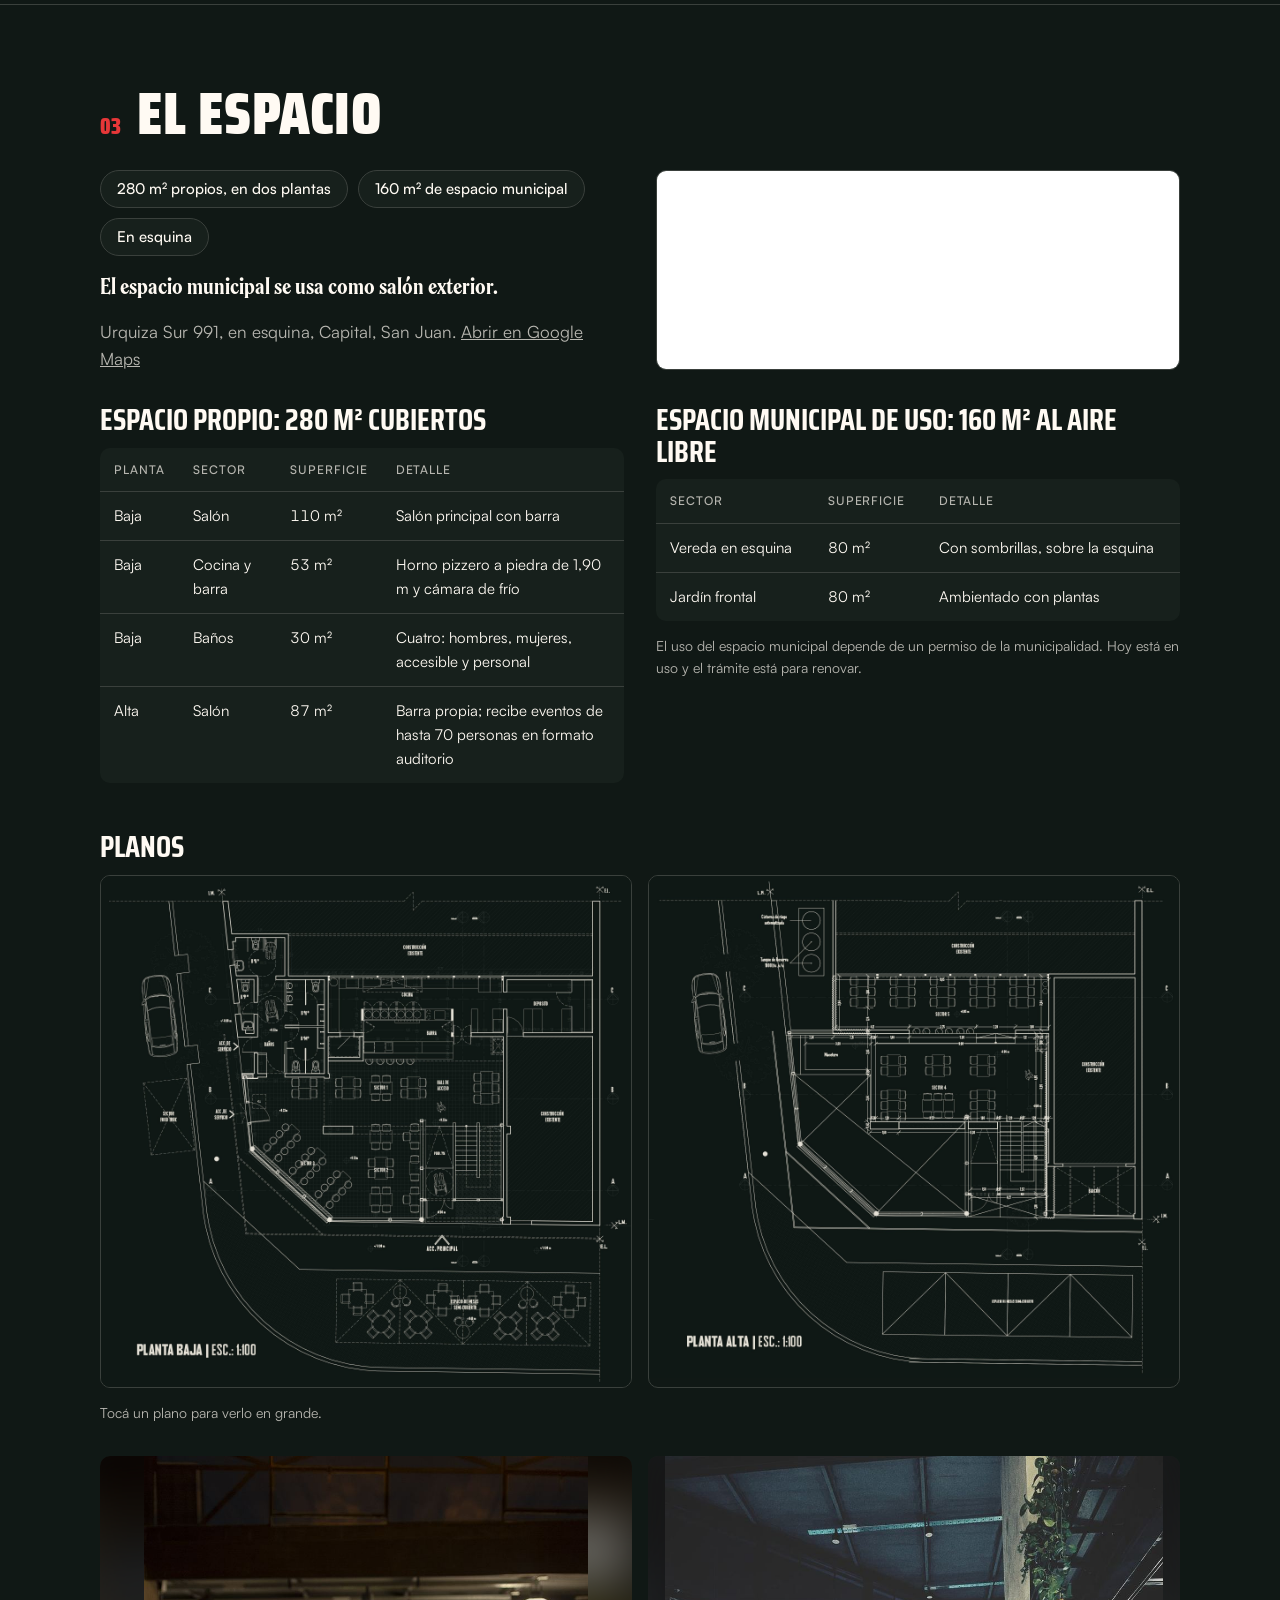
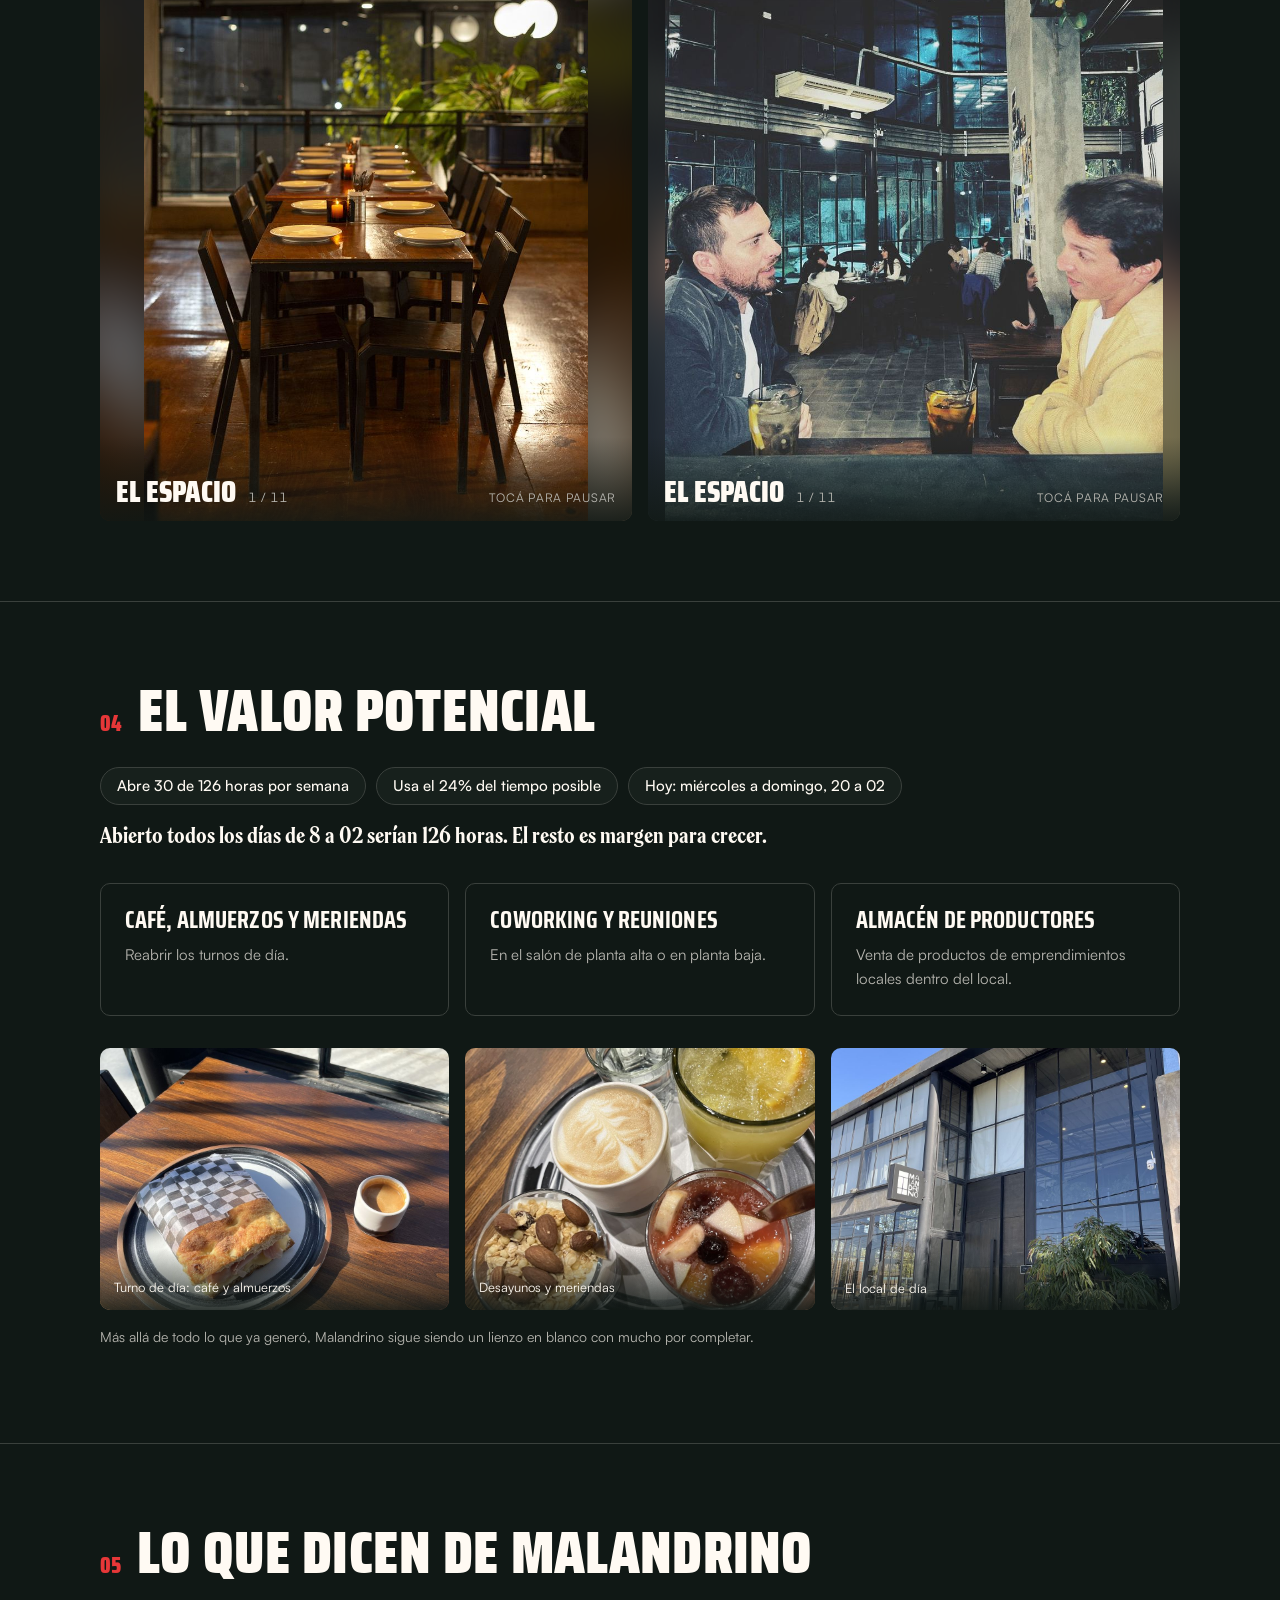
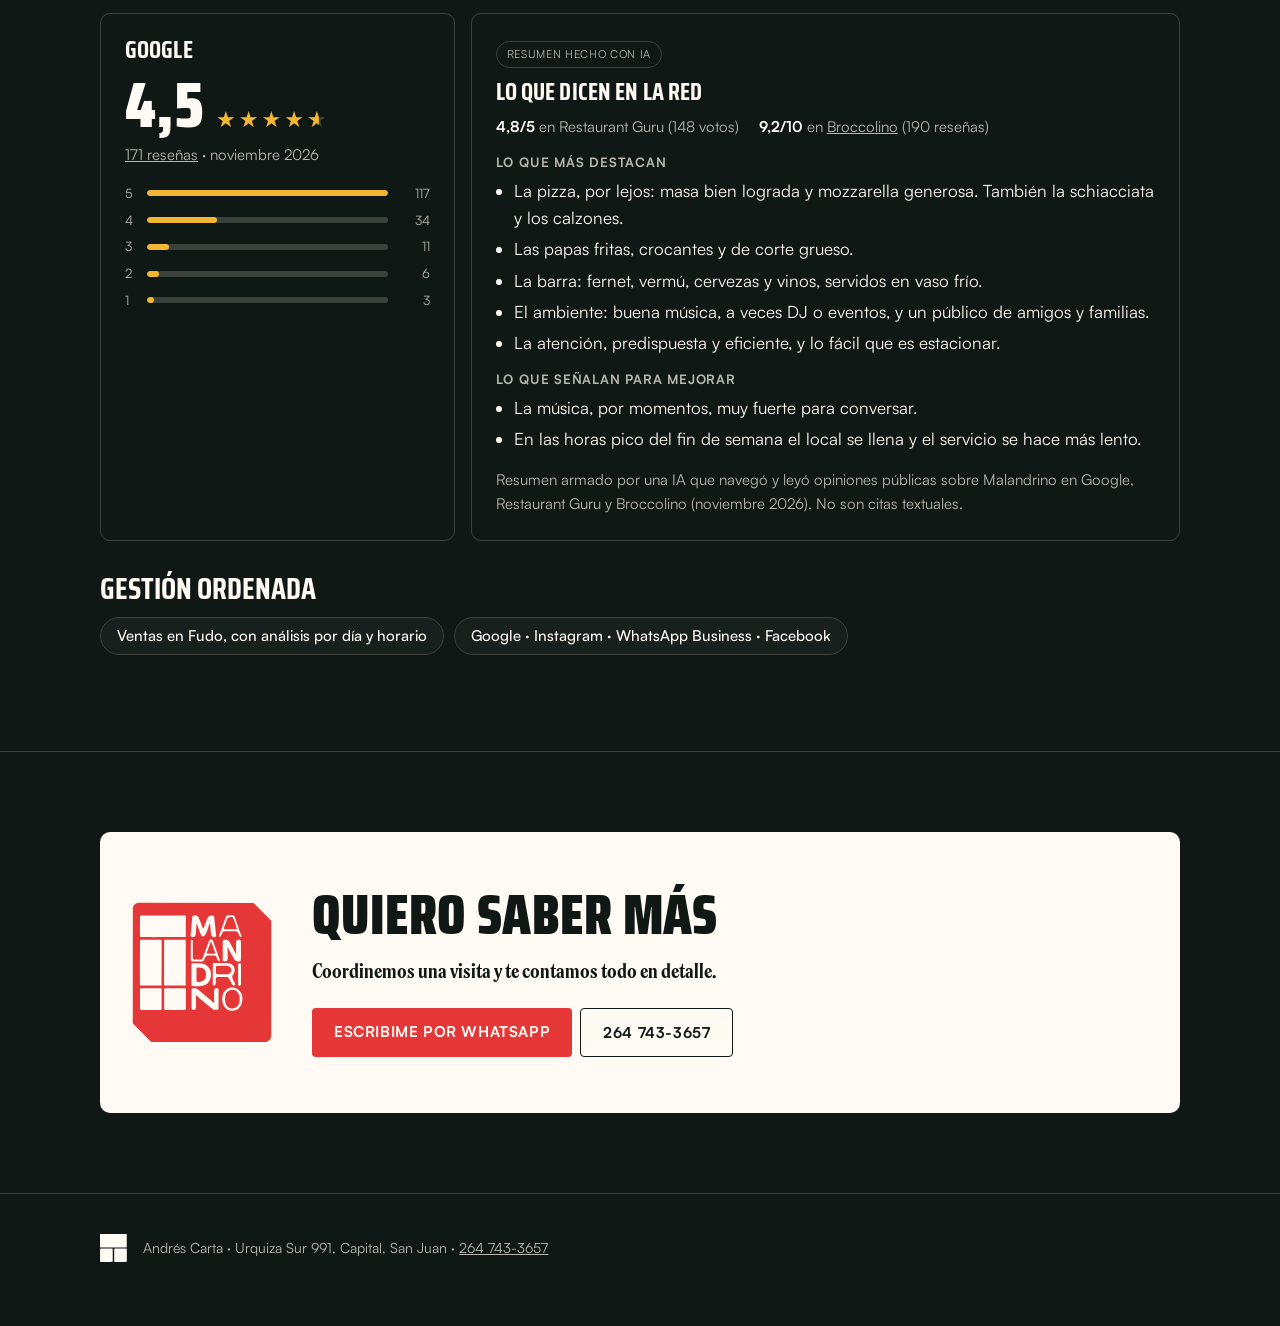
==== commit bfbd1af0: "Pública: 'Hoy un proyecto funcionando', frase de cierre antes de la foto larga, videos en una fila d" ====
--- a/index.html
+++ b/index.html
@@ -3,7 +3,7 @@
 <head>
 <meta charset="utf-8">
 <meta name="viewport" content="width=device-width, initial-scale=1">
-<title>Malandrino — Un proyecto funcionando</title>
+<title>Malandrino — Hoy un proyecto funcionando</title>
 <meta name="description" content="Pizzería napolitana y contemporánea en Capital, San Juan. Un proyecto en marcha, con todo su equipamiento, abierto a ofertas.">
 <link rel="icon" href="marca/malandrino-isotipo-crema.svg" type="image/svg+xml">
 <link rel="preload" href="fonts/saira-condensed-900.woff2" as="font" type="font/woff2" crossorigin>
@@ -18,6 +18,7 @@
     <a class="brand" href="#top" aria-label="Malandrino"><img src="marca/malandrino-horizontal-crema.svg" alt="Malandrino"></a>
     <ul>
       <li><a href="#que-es">Qué es</a></li>
+      <li><a href="#posibilidades">Posibilidades</a></li>
       <li><a href="#espacio">Espacio</a></li>
       <li><a href="#valor-potencial">Potencial</a></li>
       <li><a href="#opiniones">Opiniones</a></li>
@@ -29,7 +30,7 @@
   <div class="wrap grid">
     <div>
       <div class="kicker">Proyecto en marcha · Abierto a ofertas</div>
-      <h1>Un proyecto <span>funcionando</span></h1>
+      <h1>Hoy un proyecto <span>funcionando</span></h1>
       <ul class="pills"><li>Pizzería napolitana y contemporánea</li><li>Capital, San Juan</li><li>Con todo su equipamiento</li><li>Acompañamiento del fundador</li></ul>
       <div class="actions"><a class="btn" href="#contacto">Me interesa</a><a class="btn ghost" href="#que-es">Ver el proyecto</a></div>
       <div class="facts">
@@ -44,12 +45,13 @@
     </div>
   </div>
 </header>
+<div class="frase"><div class="wrap"><p>Mañana, <span>mucho más:</span> tantas posibilidades como la visión y la inversión permitan.</p></div></div>
 <div class="banda"><img src="fotos/banda-dron.jpg" alt="La esquina de Malandrino iluminada de noche, vista desde arriba" loading="lazy"><span>Urquiza Sur 991 · esquina · Capital, San Juan</span></div>
 
 
 <section class="block" id="que-es">
   <div class="wrap">
-    <div class="sec-head"><span class="num">01</span><h2>Qué es Malandrino</h2></div>
+    <div class="sec-head"><span class="num">01</span><h2>Qué es hoy Malandrino</h2></div>
     <ul class="pills sec"><li>Pizzería</li><li>Schiacciateria</li><li>Bar con agenda cultural</li><li>Miércoles a domingo · 20 a 02</li></ul>
     <p class="intro">Una propuesta simple y auténtica, pensada como lugar de encuentro.</p>
     <div class="cards">
@@ -88,7 +90,7 @@
       <figure class="ph"><img src="fotos/cultura/08.jpg" alt="Patio en una noche de Sop Sopa" loading="lazy"></figure>
     </div>
     <p class="tbl-title" style="margin-top:48px">Malandrino en movimiento</p>
-    <p class="muted" style="margin:0">Tocá un video para verlo.</p>
+    <p class="muted" style="margin:0">Tocá un video para verlo. Deslizá hacia los costados para ver el resto.</p>
     <div class="videos">
       <button class="vid" type="button" data-src="videos/drone.mp4" data-titulo="El local desde el aire" data-land="1" aria-label="Ver video: El local desde el aire (1:01)"><img src="videos/drone.jpg" alt="" loading="lazy"><span class="play"></span><span class="cap">El local desde el aire<small>1:01</small></span></button>
       <button class="vid" type="button" data-src="videos/schiacciata.mp4" data-titulo="Schiacciata" data-land="0" aria-label="Ver video: Schiacciata (0:20)"><img src="videos/schiacciata.jpg" alt="" loading="lazy"><span class="play"></span><span class="cap">Schiacciata<small>0:20</small></span></button>
@@ -103,9 +105,27 @@
   </div>
 </section>
 
+<section class="block" id="posibilidades">
+  <div class="wrap">
+    <div class="sec-head"><span class="num">02</span><h2>En qué se puede convertir</h2></div>
+    <p class="intro">Las posibilidades de ampliar la propuesta de servicio son tantas como se quiera, según las posibilidades de inversión.</p>
+    <ul class="pills sec"><li>Lomos</li><li>Hamburguesería</li><li>Cervecería</li><li>Café</li><li>Almacén boutique</li><li>Espacio de coworking</li><li>Helados</li><li>Parrillada para fines de semana</li><li class="dest">Proveedores tercerizables: menos riesgo de inversión</li></ul>
+    <div class="gallery gallery-4">
+      <figure class="ph"><span class="lbl">Lomos<br>(foto a sumar)</span></figure>
+      <figure class="ph"><span class="lbl">Hamburguesería<br>(foto a sumar)</span></figure>
+      <figure class="ph"><span class="lbl">Cervecería<br>(foto a sumar)</span></figure>
+      <figure class="ph"><span class="lbl">Café<br>(foto a sumar)</span></figure>
+      <figure class="ph"><span class="lbl">Almacén boutique<br>(foto a sumar)</span></figure>
+      <figure class="ph"><span class="lbl">Coworking<br>(foto a sumar)</span></figure>
+      <figure class="ph"><span class="lbl">Helados<br>(foto a sumar)</span></figure>
+      <figure class="ph"><span class="lbl">Parrillada<br>(foto a sumar)</span></figure>
+    </div>
+  </div>
+</section>
+
 <section class="block" id="espacio">
   <div class="wrap">
-    <div class="sec-head"><span class="num">02</span><h2>El espacio</h2></div>
+    <div class="sec-head"><span class="num">03</span><h2>El espacio</h2></div>
     <div class="two top">
       <div>
         <ul class="pills sec"><li>280 m² propios, en dos plantas</li><li>160 m² de espacio municipal</li><li>En esquina</li></ul>
@@ -158,7 +178,7 @@
 
 <section class="block" id="valor-potencial">
   <div class="wrap">
-    <div class="sec-head"><span class="num">03</span><h2>El valor potencial</h2></div>
+    <div class="sec-head"><span class="num">04</span><h2>El valor potencial</h2></div>
     <ul class="pills sec"><li>Abre 30 de 126 horas por semana</li><li>Usa el 24% del tiempo posible</li><li>Hoy: miércoles a domingo, 20 a 02</li></ul>
     <p class="intro">Abierto todos los días de 8 a 02 serían 126 horas. El resto es margen para crecer.</p>
     <div class="cards">
@@ -177,7 +197,7 @@
 
 <section class="block" id="opiniones">
   <div class="wrap">
-    <div class="sec-head"><span class="num">04</span><h2>Lo que dicen de Malandrino</h2></div>
+    <div class="sec-head"><span class="num">05</span><h2>Lo que dicen de Malandrino</h2></div>
     <div class="opiniones">
       <div class="card op-g">
         <h3>Google</h3>
--- a/estilo.css
+++ b/estilo.css
@@ -236,3 +236,10 @@
   .pills li{border:1px solid var(--linea);border-radius:999px;padding:9px 16px;font-size:15px;font-weight:500;line-height:1.2;background:var(--superficie)}
   .pills.sec{margin:0 0 16px}
   .pills.sec+.intro{margin-top:0}
+  .frase{padding:56px 0;border-top:1px solid var(--linea);background:var(--superficie)}
+  .frase p{margin:0;font:900 clamp(28px,4.6vw,54px)/1.02 var(--titulo);text-transform:uppercase;letter-spacing:.005em;text-wrap:balance;max-width:none}
+  .frase p span{color:var(--rojo)}
+  .pills li.dest{border-color:var(--rojo);color:var(--crema)}
+  .videos{display:flex;flex-wrap:nowrap;gap:12px;overflow-x:auto;scroll-snap-type:x proximity;-webkit-overflow-scrolling:touch;padding-bottom:12px;scrollbar-width:thin;scrollbar-color:var(--linea) transparent}
+  .videos .vid{flex:0 0 190px;width:190px;scroll-snap-align:start}
+  @media (max-width:560px){ .videos{display:flex;gap:8px} .videos .vid{flex-basis:140px;width:140px} }
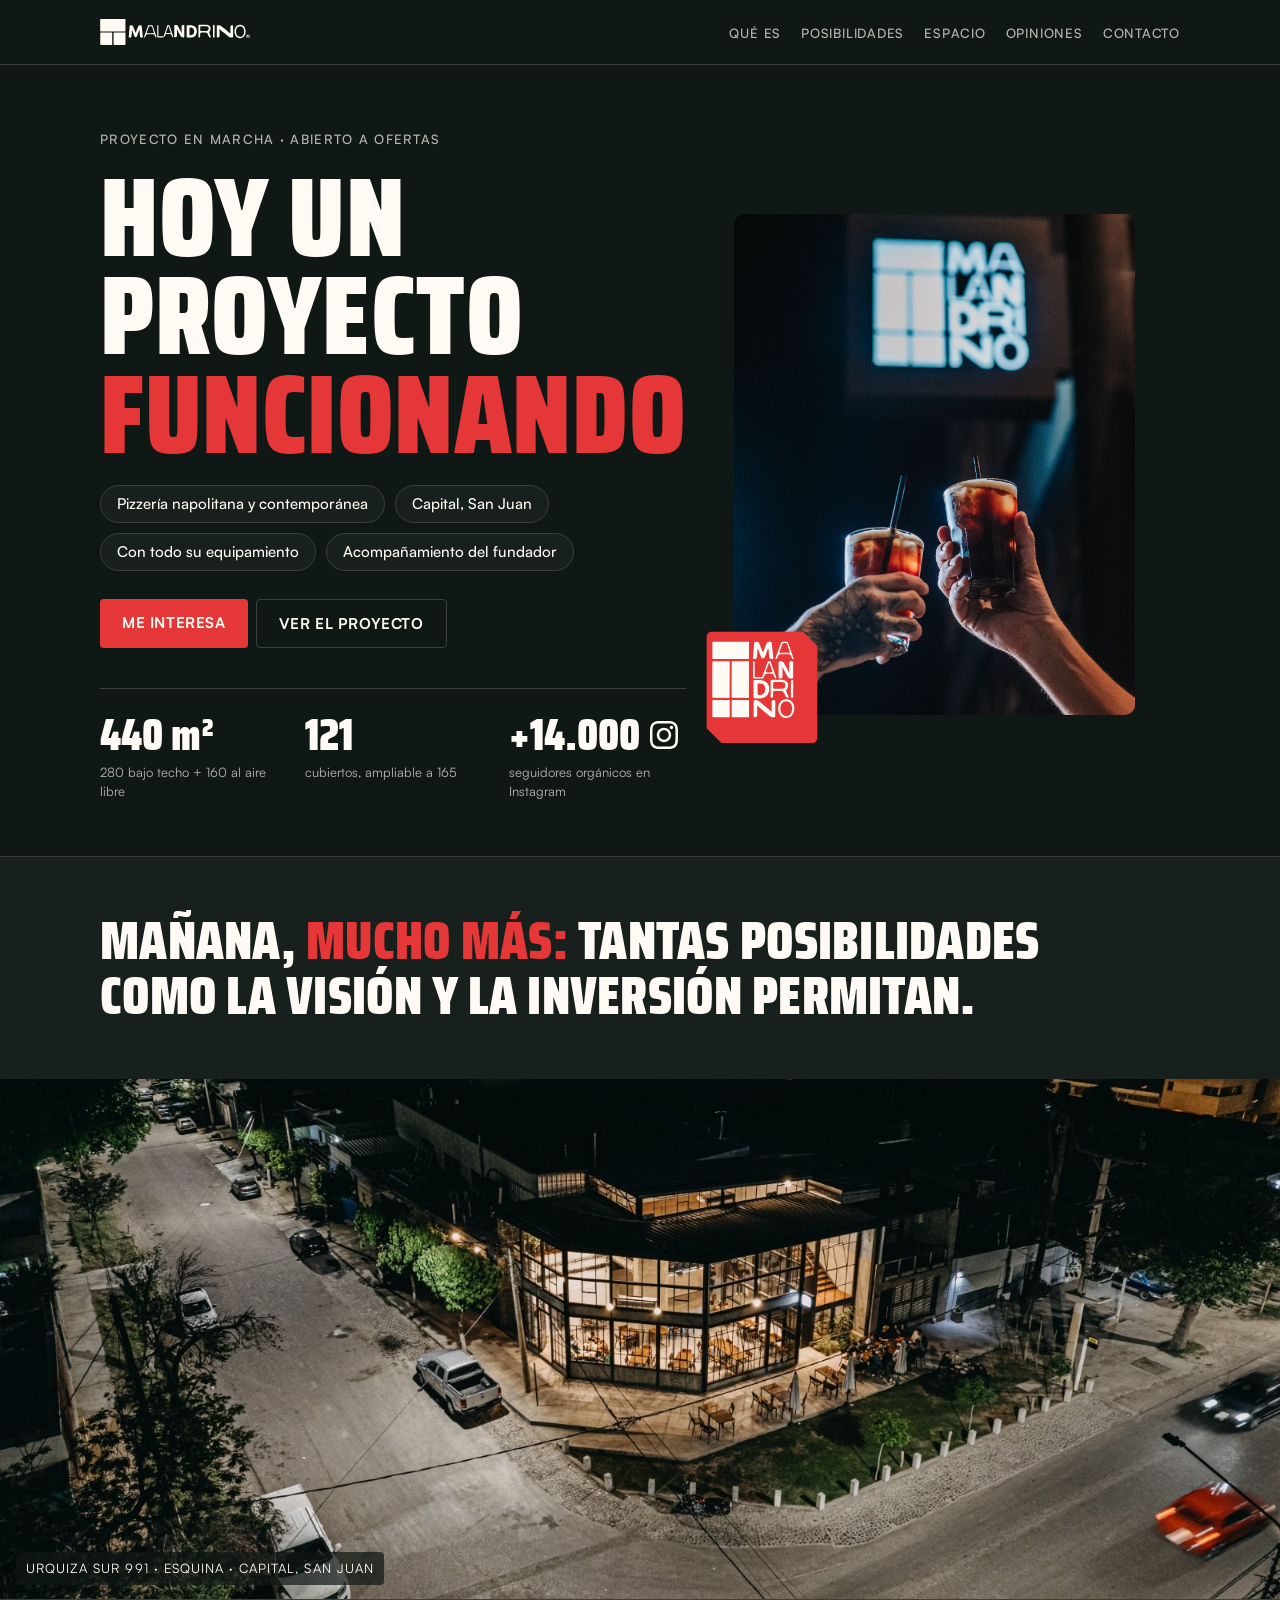
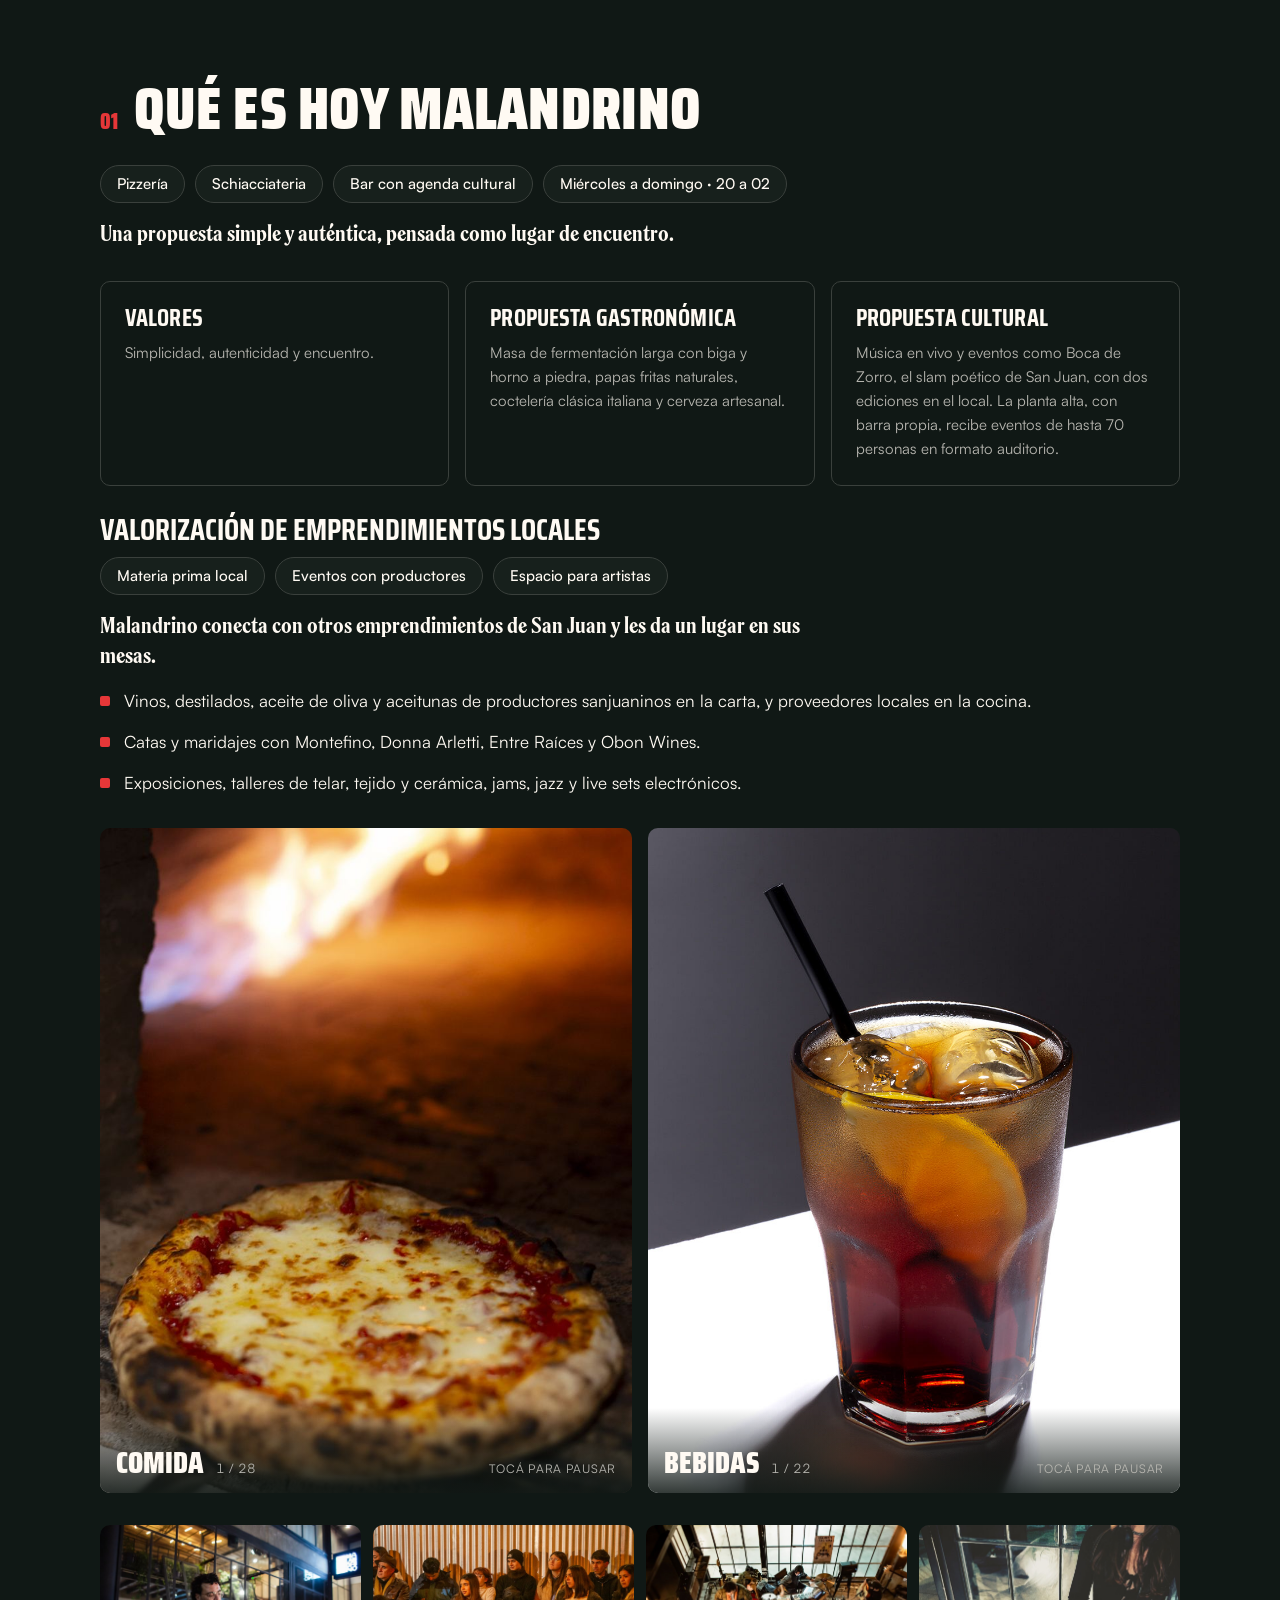
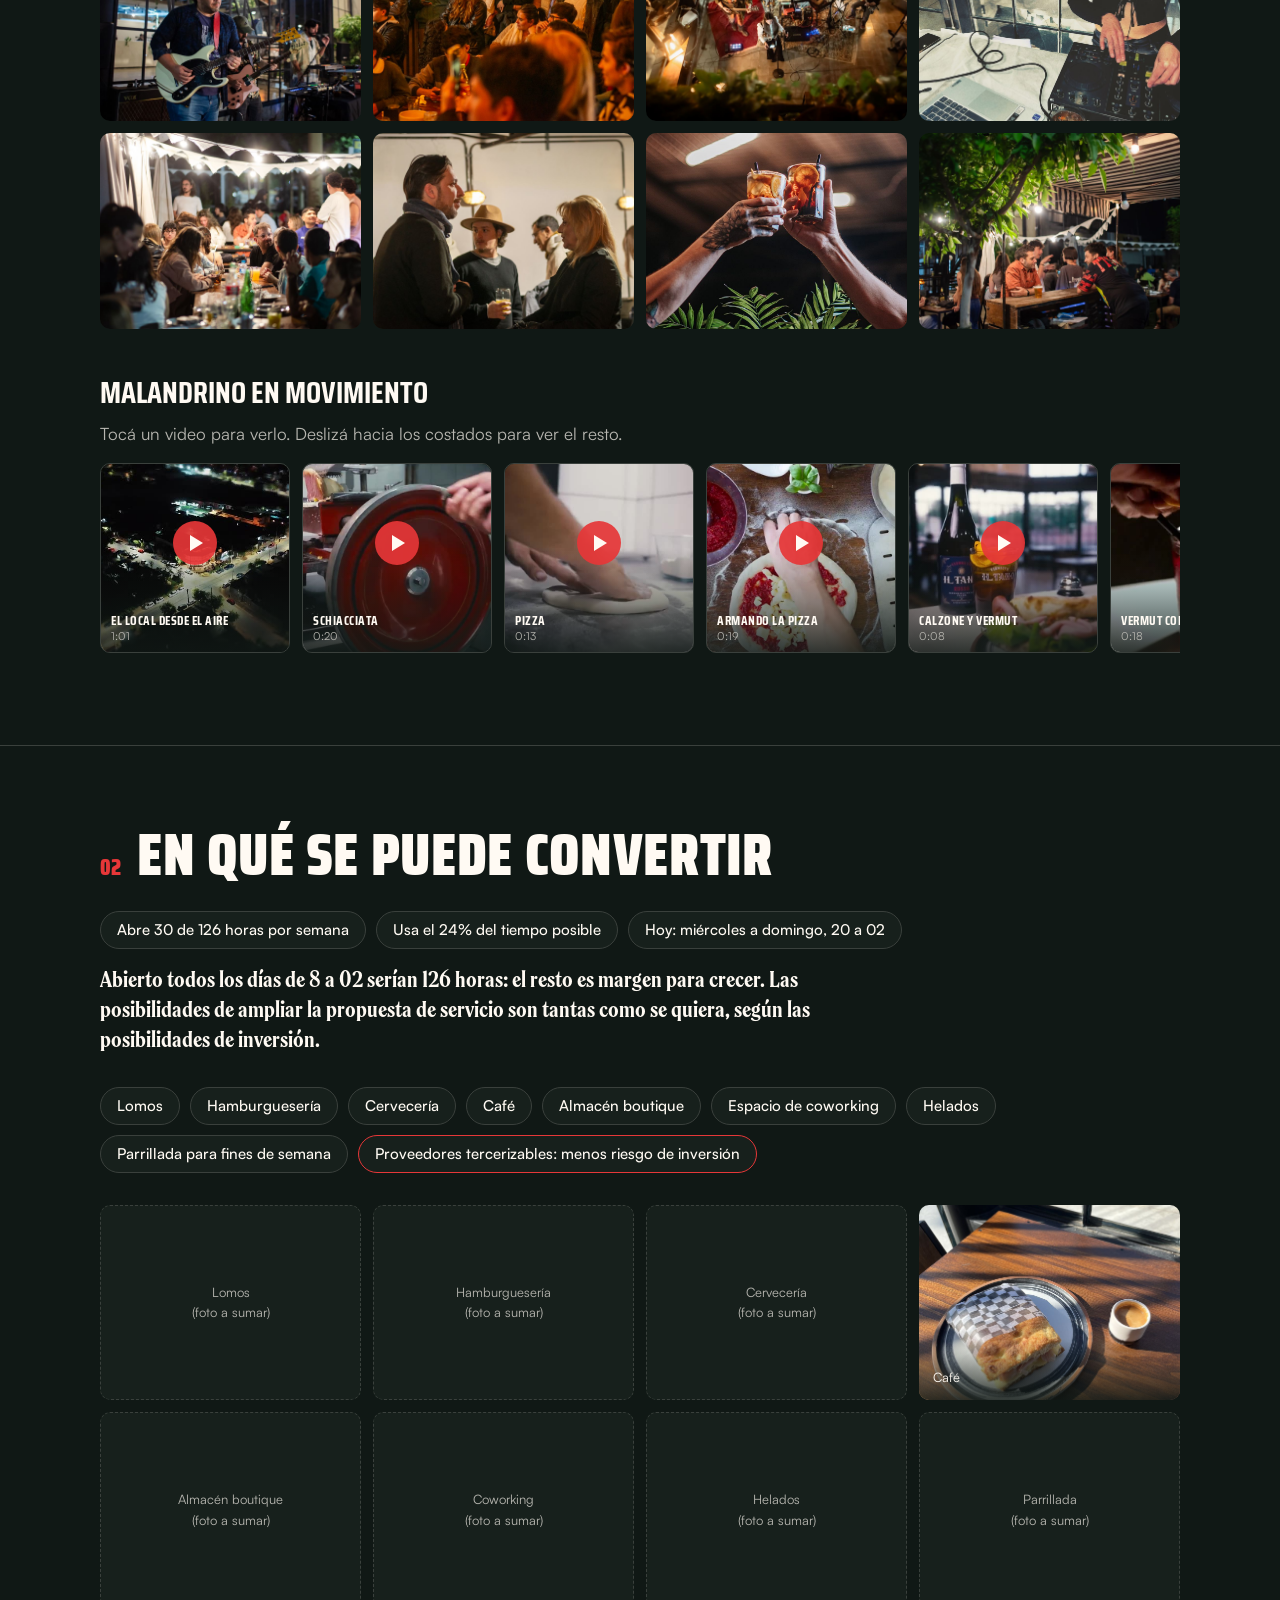
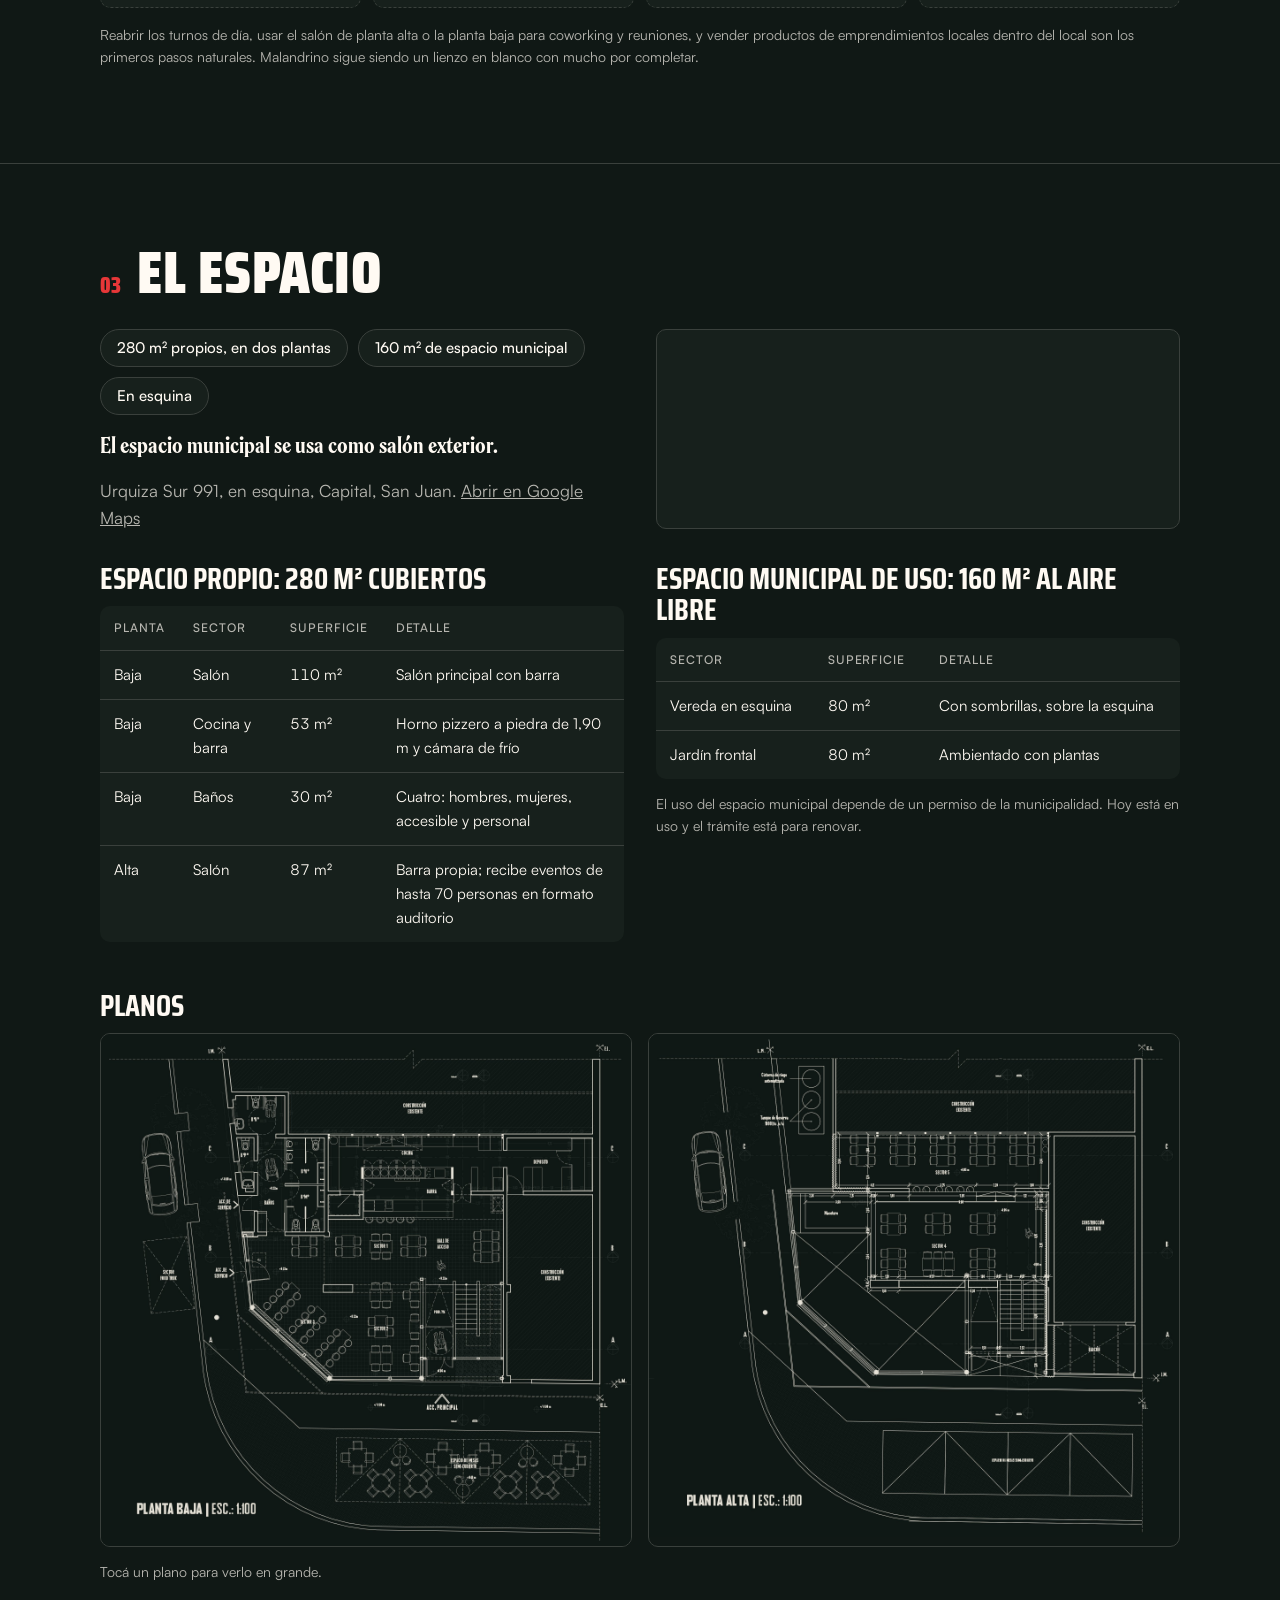
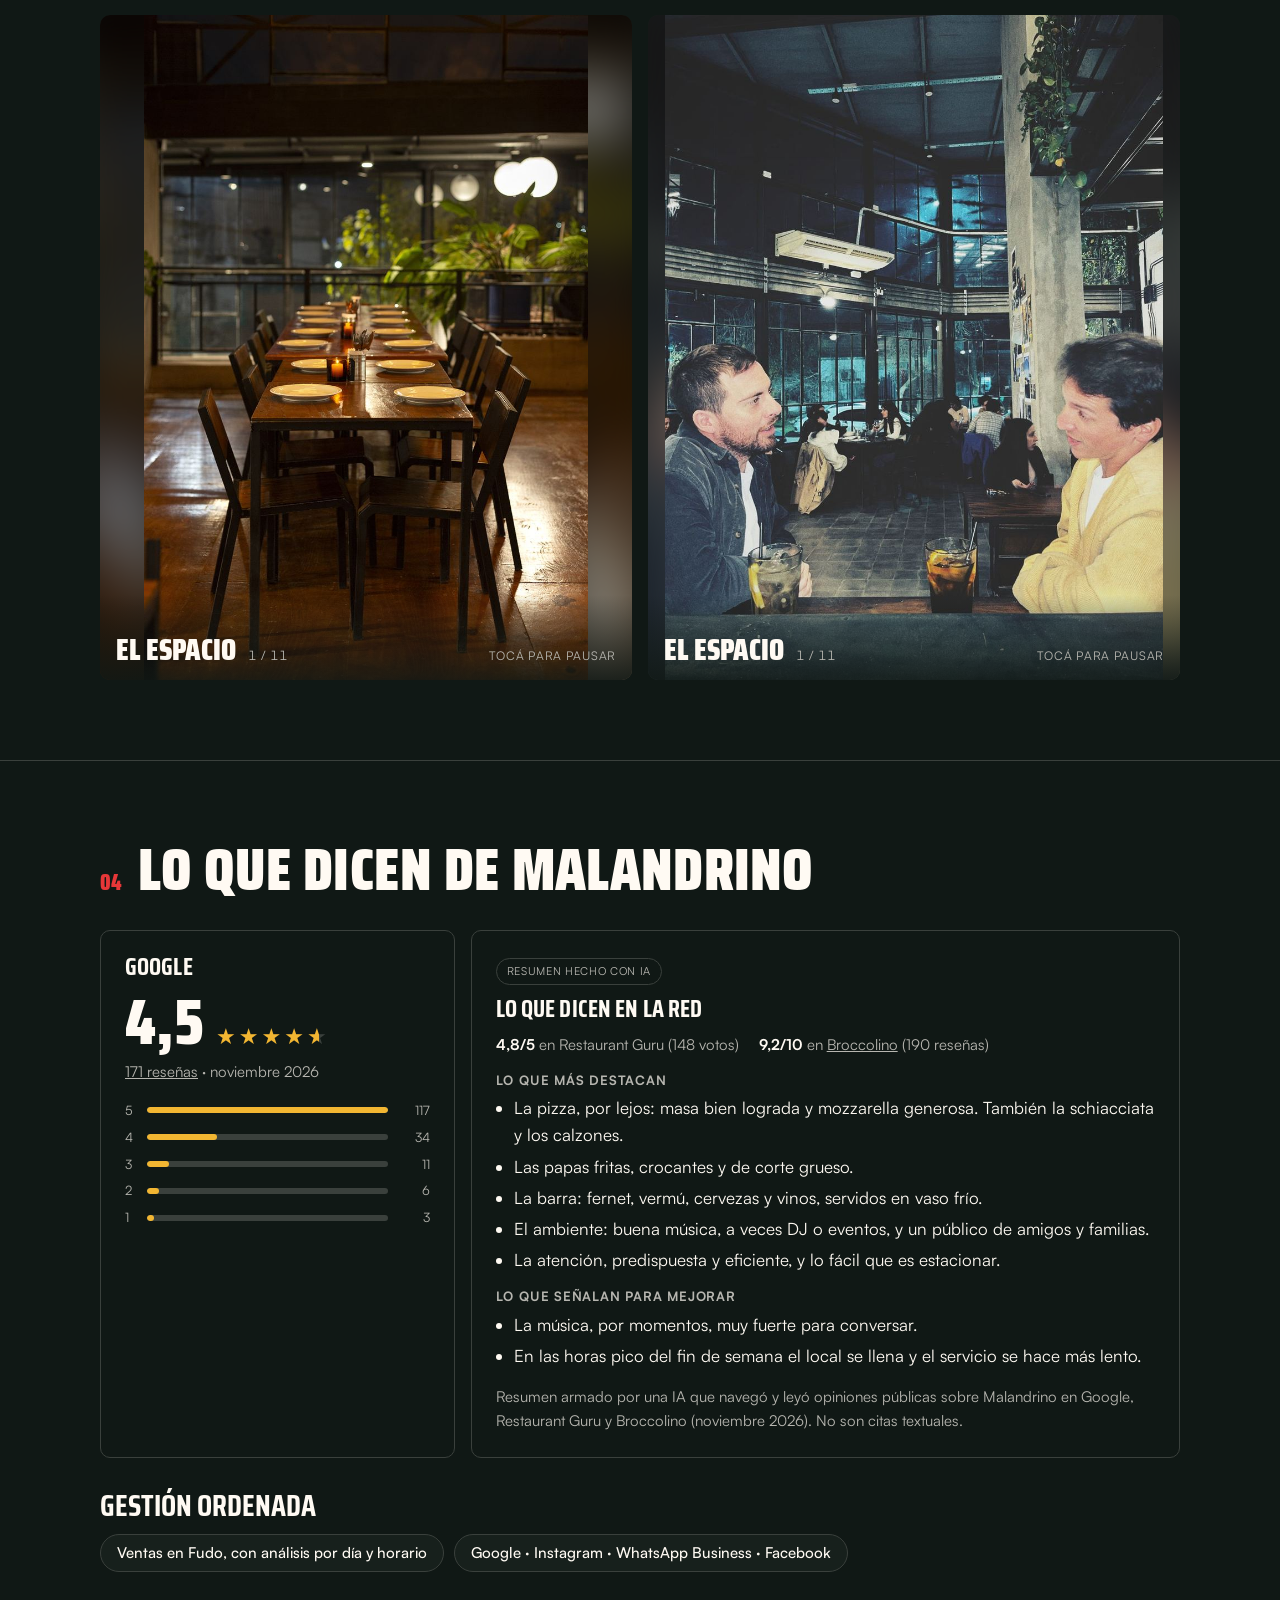
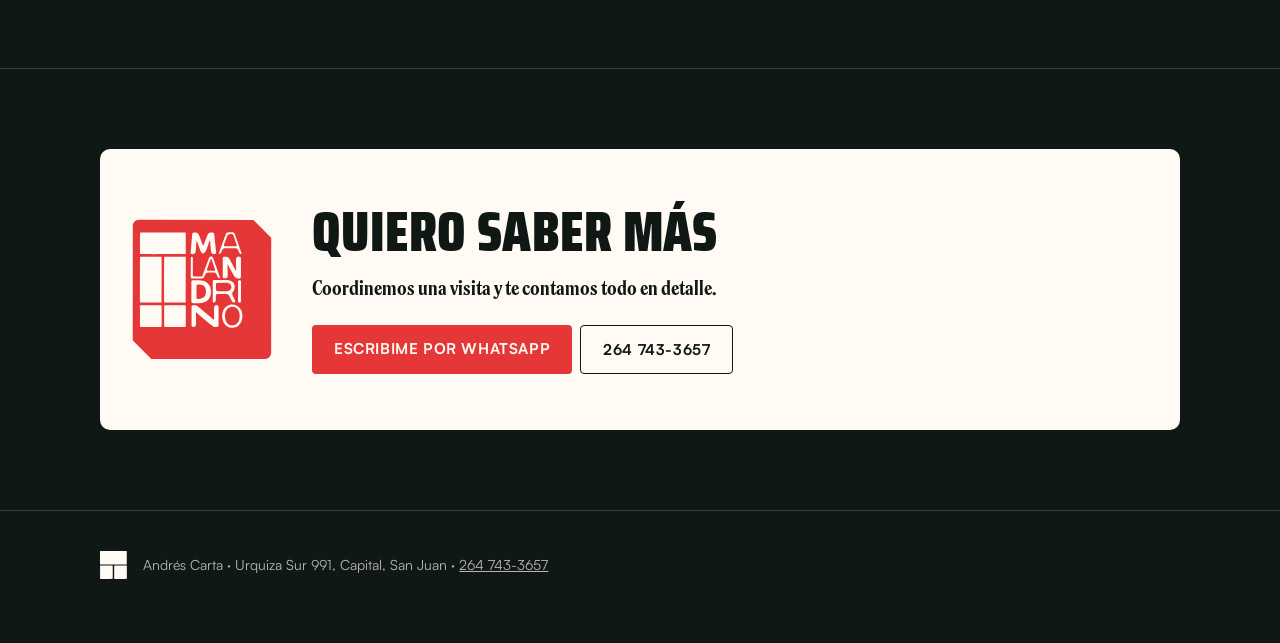
==== commit 2a2bf94c: "Fusión: el valor potencial pasa a 'En qué se puede convertir'; se renumeran secciones y el link de /" ====
--- a/index.html
+++ b/index.html
@@ -20,7 +20,6 @@
       <li><a href="#que-es">Qué es</a></li>
       <li><a href="#posibilidades">Posibilidades</a></li>
       <li><a href="#espacio">Espacio</a></li>
-      <li><a href="#valor-potencial">Potencial</a></li>
       <li><a href="#opiniones">Opiniones</a></li>
       <li><a href="#contacto">Contacto</a></li>
     </ul>
@@ -108,18 +107,20 @@
 <section class="block" id="posibilidades">
   <div class="wrap">
     <div class="sec-head"><span class="num">02</span><h2>En qué se puede convertir</h2></div>
-    <p class="intro">Las posibilidades de ampliar la propuesta de servicio son tantas como se quiera, según las posibilidades de inversión.</p>
+    <ul class="pills sec"><li>Abre 30 de 126 horas por semana</li><li>Usa el 24% del tiempo posible</li><li>Hoy: miércoles a domingo, 20 a 02</li></ul>
+    <p class="intro">Abierto todos los días de 8 a 02 serían 126 horas: el resto es margen para crecer. Las posibilidades de ampliar la propuesta de servicio son tantas como se quiera, según las posibilidades de inversión.</p>
     <ul class="pills sec"><li>Lomos</li><li>Hamburguesería</li><li>Cervecería</li><li>Café</li><li>Almacén boutique</li><li>Espacio de coworking</li><li>Helados</li><li>Parrillada para fines de semana</li><li class="dest">Proveedores tercerizables: menos riesgo de inversión</li></ul>
     <div class="gallery gallery-4">
       <figure class="ph"><span class="lbl">Lomos<br>(foto a sumar)</span></figure>
       <figure class="ph"><span class="lbl">Hamburguesería<br>(foto a sumar)</span></figure>
       <figure class="ph"><span class="lbl">Cervecería<br>(foto a sumar)</span></figure>
-      <figure class="ph"><span class="lbl">Café<br>(foto a sumar)</span></figure>
+      <figure class="ph has-img"><img src="fotos/cafe-de-dia.jpg" alt="Schiacciata y café al sol" loading="lazy"><figcaption>Café</figcaption></figure>
       <figure class="ph"><span class="lbl">Almacén boutique<br>(foto a sumar)</span></figure>
       <figure class="ph"><span class="lbl">Coworking<br>(foto a sumar)</span></figure>
       <figure class="ph"><span class="lbl">Helados<br>(foto a sumar)</span></figure>
       <figure class="ph"><span class="lbl">Parrillada<br>(foto a sumar)</span></figure>
     </div>
+    <p class="muted small" style="margin-top:16px">Reabrir los turnos de día, usar el salón de planta alta o la planta baja para coworking y reuniones, y vender productos de emprendimientos locales dentro del local son los primeros pasos naturales. Malandrino sigue siendo un lienzo en blanco con mucho por completar.</p>
   </div>
 </section>
 
@@ -176,28 +177,9 @@
   </div>
 </section>
 
-<section class="block" id="valor-potencial">
-  <div class="wrap">
-    <div class="sec-head"><span class="num">04</span><h2>El valor potencial</h2></div>
-    <ul class="pills sec"><li>Abre 30 de 126 horas por semana</li><li>Usa el 24% del tiempo posible</li><li>Hoy: miércoles a domingo, 20 a 02</li></ul>
-    <p class="intro">Abierto todos los días de 8 a 02 serían 126 horas. El resto es margen para crecer.</p>
-    <div class="cards">
-      <div class="card"><h3>Café, almuerzos y meriendas</h3><p>Reabrir los turnos de día.</p></div>
-      <div class="card"><h3>Coworking y reuniones</h3><p>En el salón de planta alta o en planta baja.</p></div>
-      <div class="card"><h3>Almacén de productores</h3><p>Venta de productos de emprendimientos locales dentro del local.</p></div>
-    </div>
-        <div class="gallery">
-      <figure class="ph"><img src="fotos/cafe-de-dia.jpg" alt="Schiacciata y café al sol" loading="lazy"><figcaption>Turno de día: café y almuerzos</figcaption></figure>
-      <figure class="ph"><img src="fotos/brunch.jpg" alt="Brunch con café y jugo" loading="lazy"><figcaption>Desayunos y meriendas</figcaption></figure>
-      <figure class="ph"><img src="fotos/fachada-dia.jpg" alt="Fachada de Malandrino de día" loading="lazy"><figcaption>El local de día</figcaption></figure>
-    </div>
-    <p class="muted small" style="margin-top:16px">Más allá de todo lo que ya generó, Malandrino sigue siendo un lienzo en blanco con mucho por completar.</p>
-  </div>
-</section>
-
 <section class="block" id="opiniones">
   <div class="wrap">
-    <div class="sec-head"><span class="num">05</span><h2>Lo que dicen de Malandrino</h2></div>
+    <div class="sec-head"><span class="num">04</span><h2>Lo que dicen de Malandrino</h2></div>
     <div class="opiniones">
       <div class="card op-g">
         <h3>Google</h3>
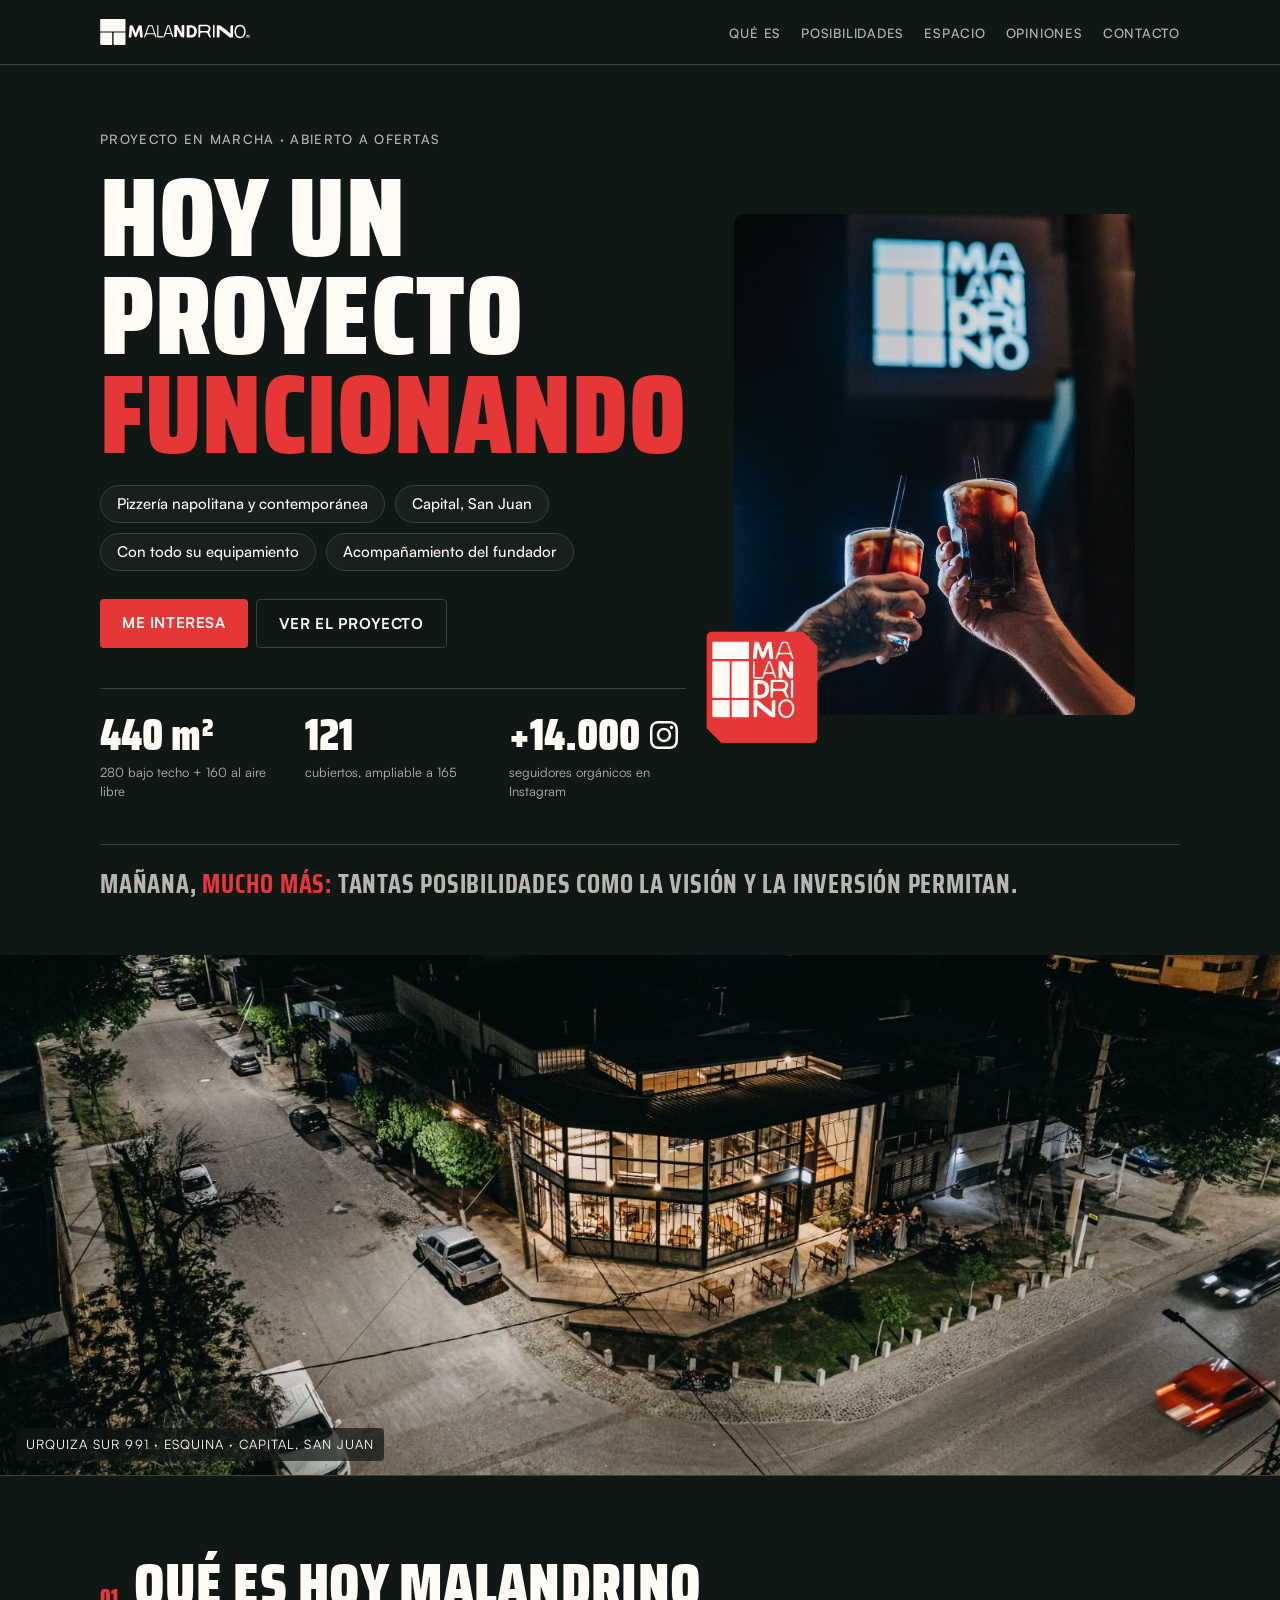
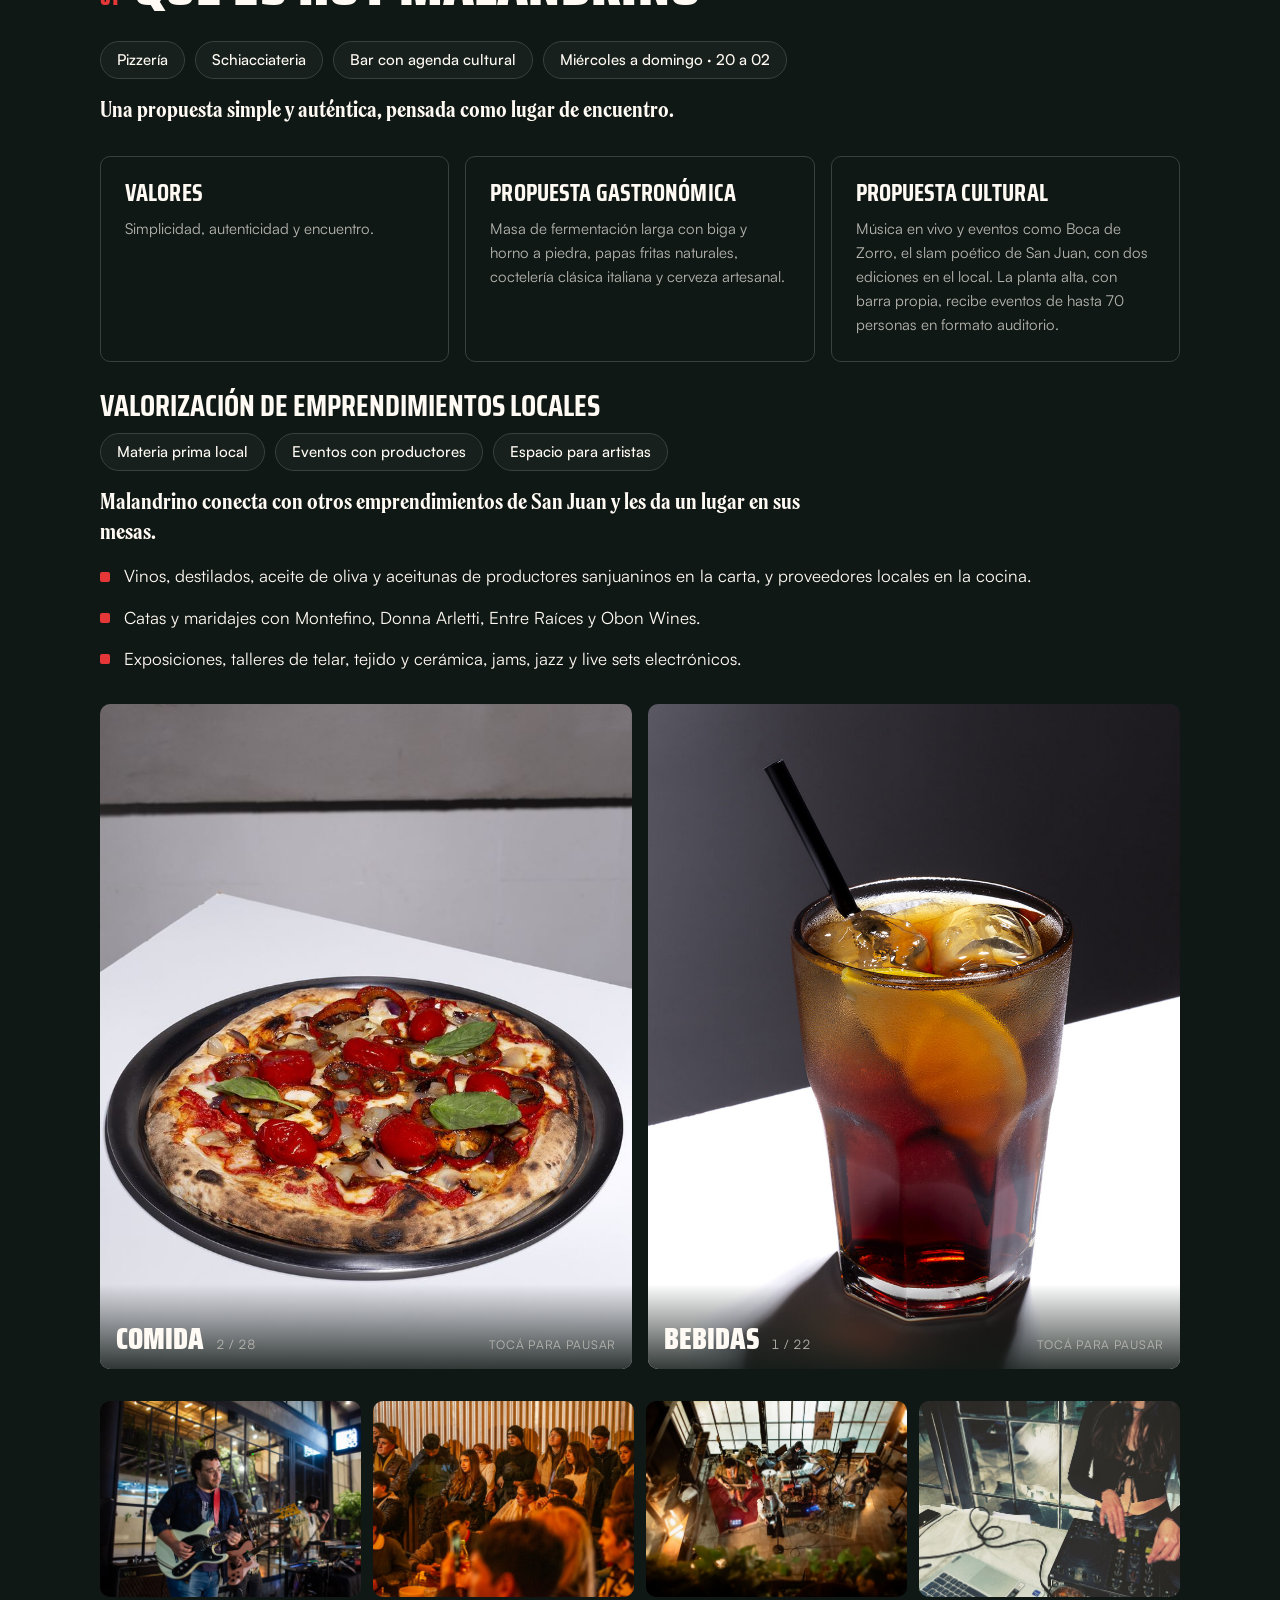
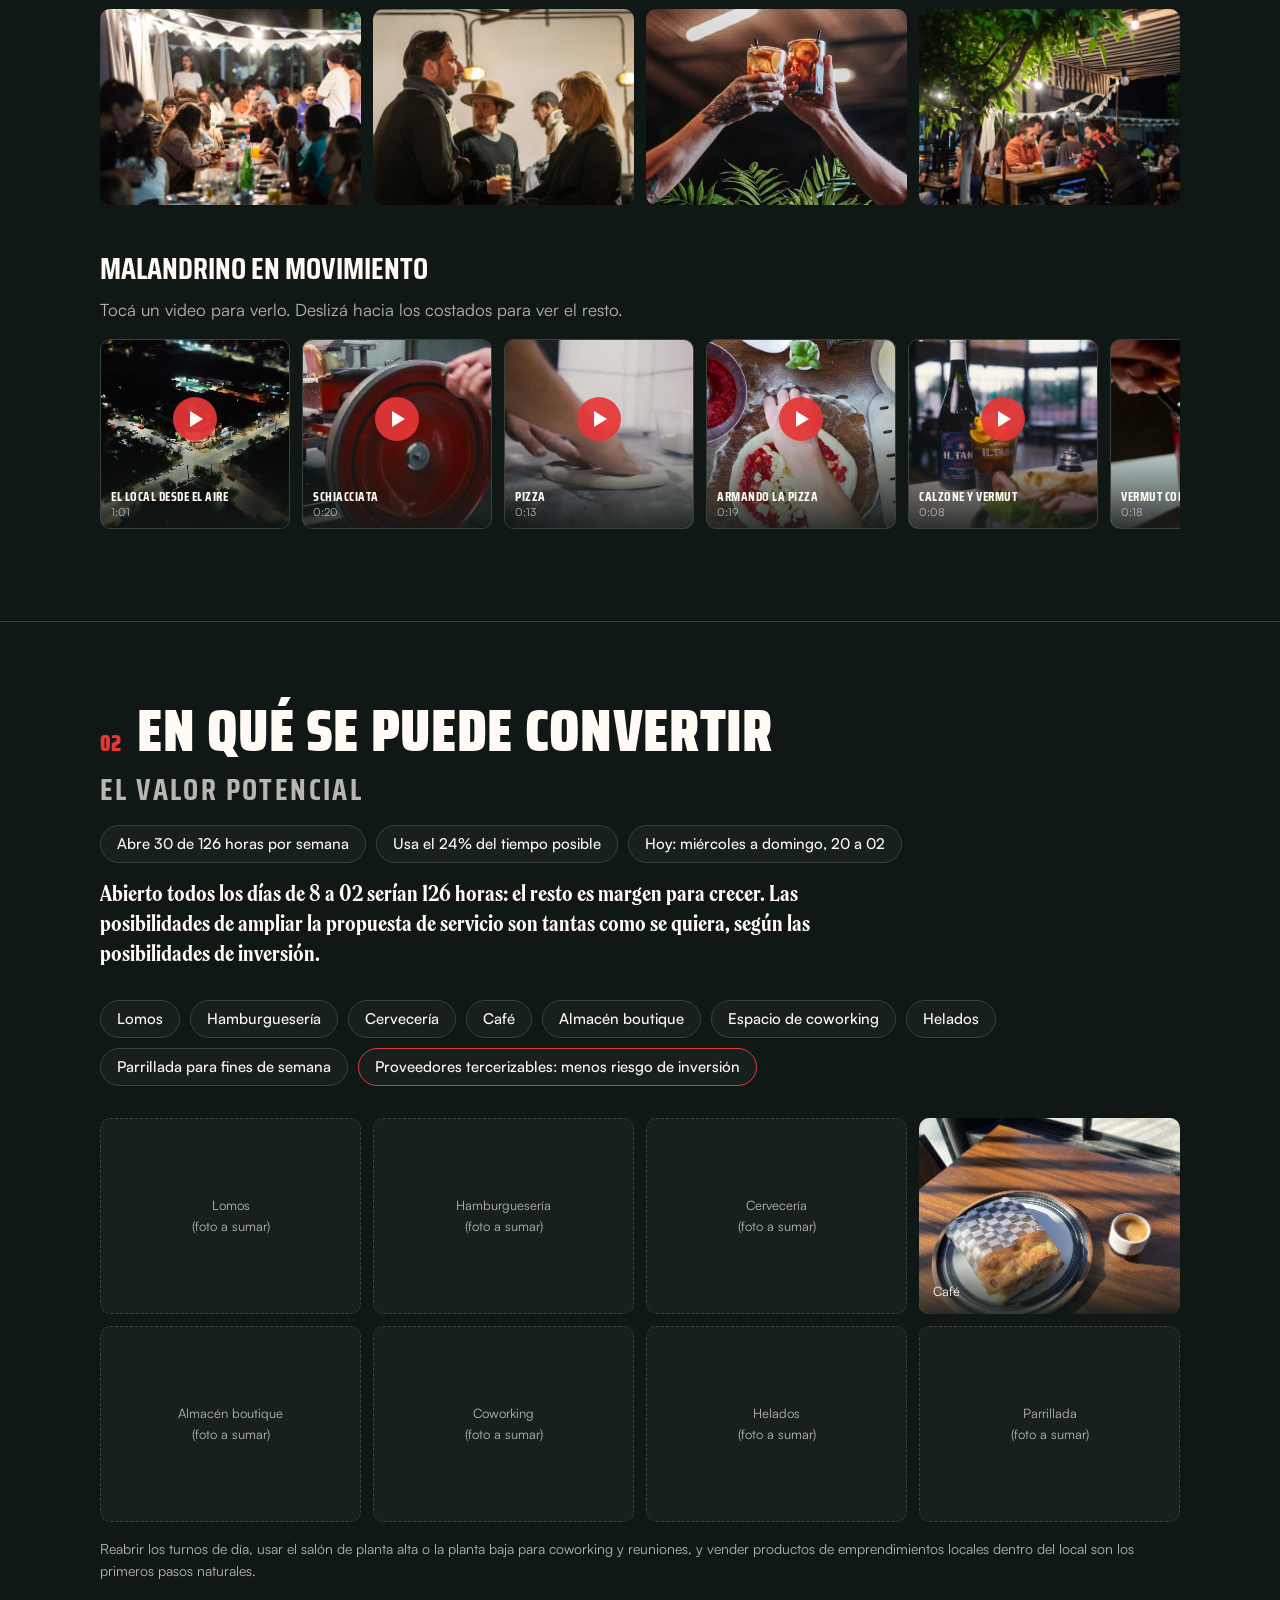
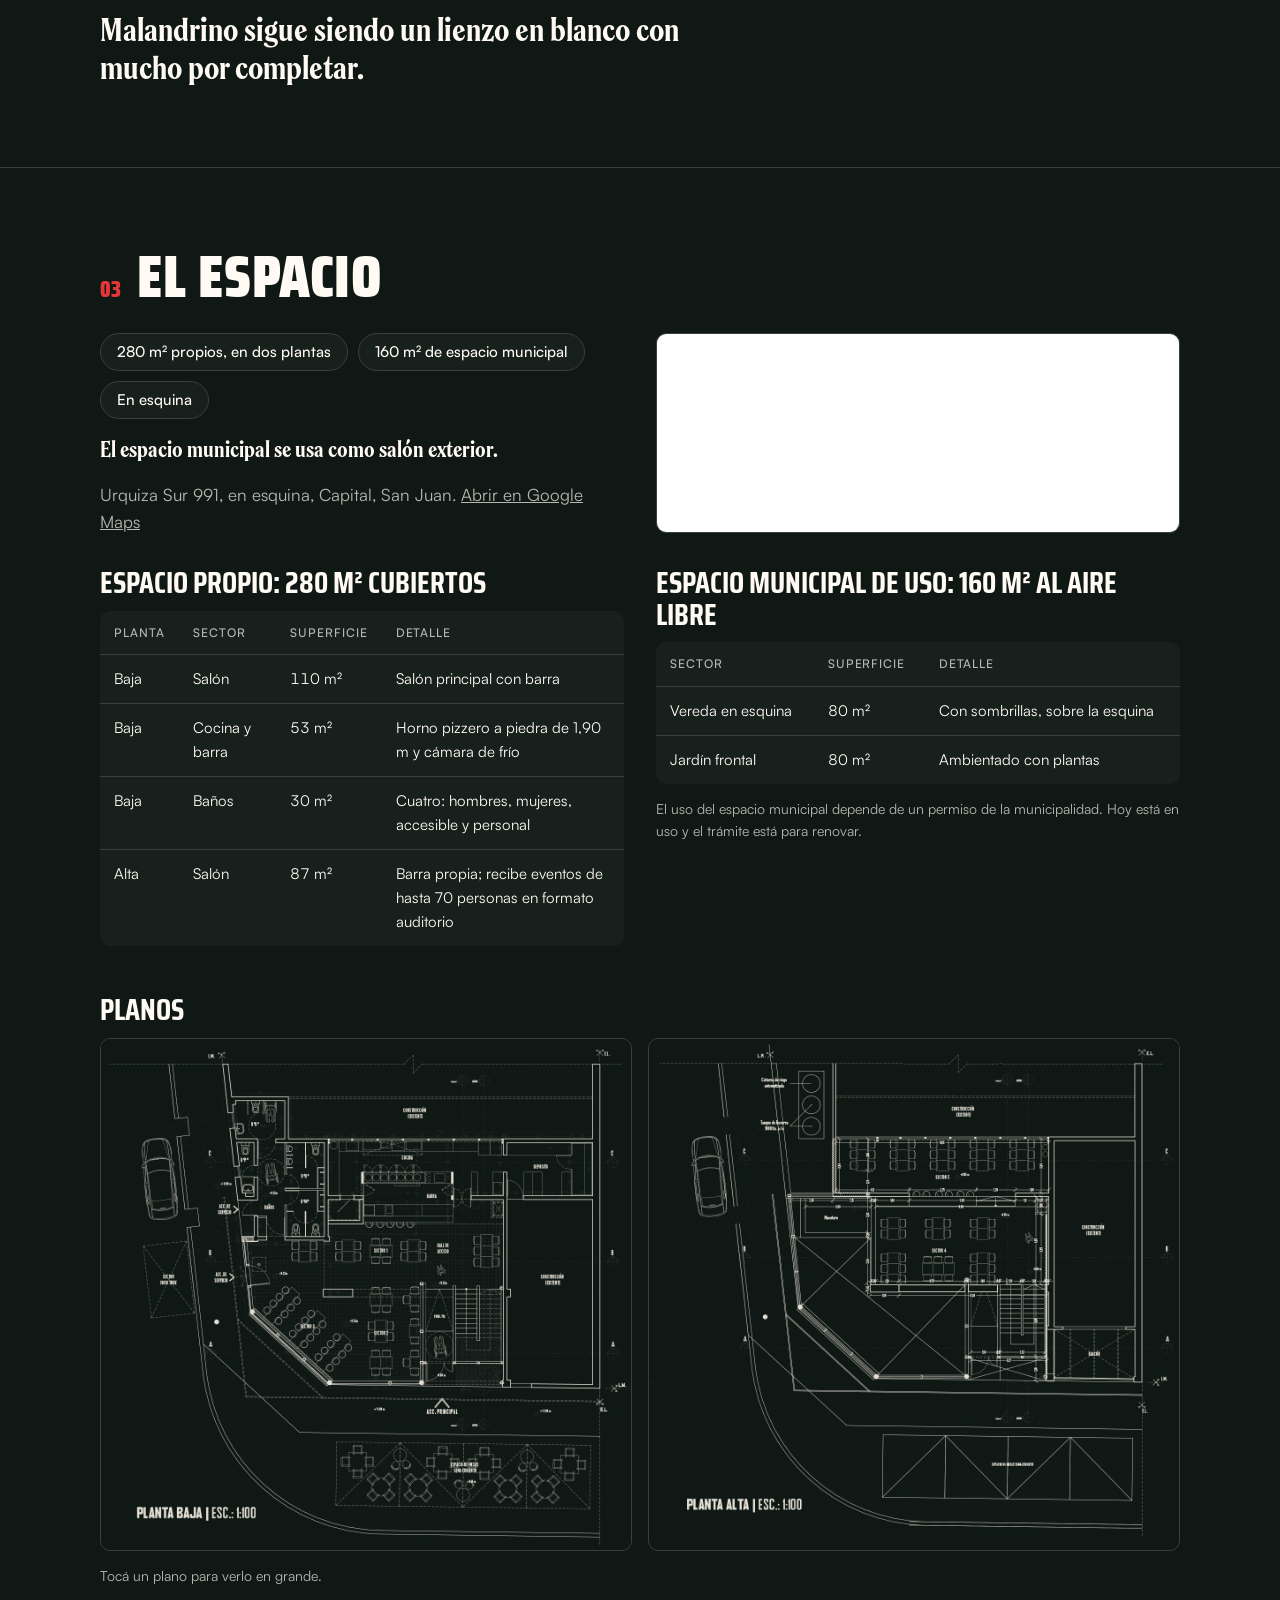
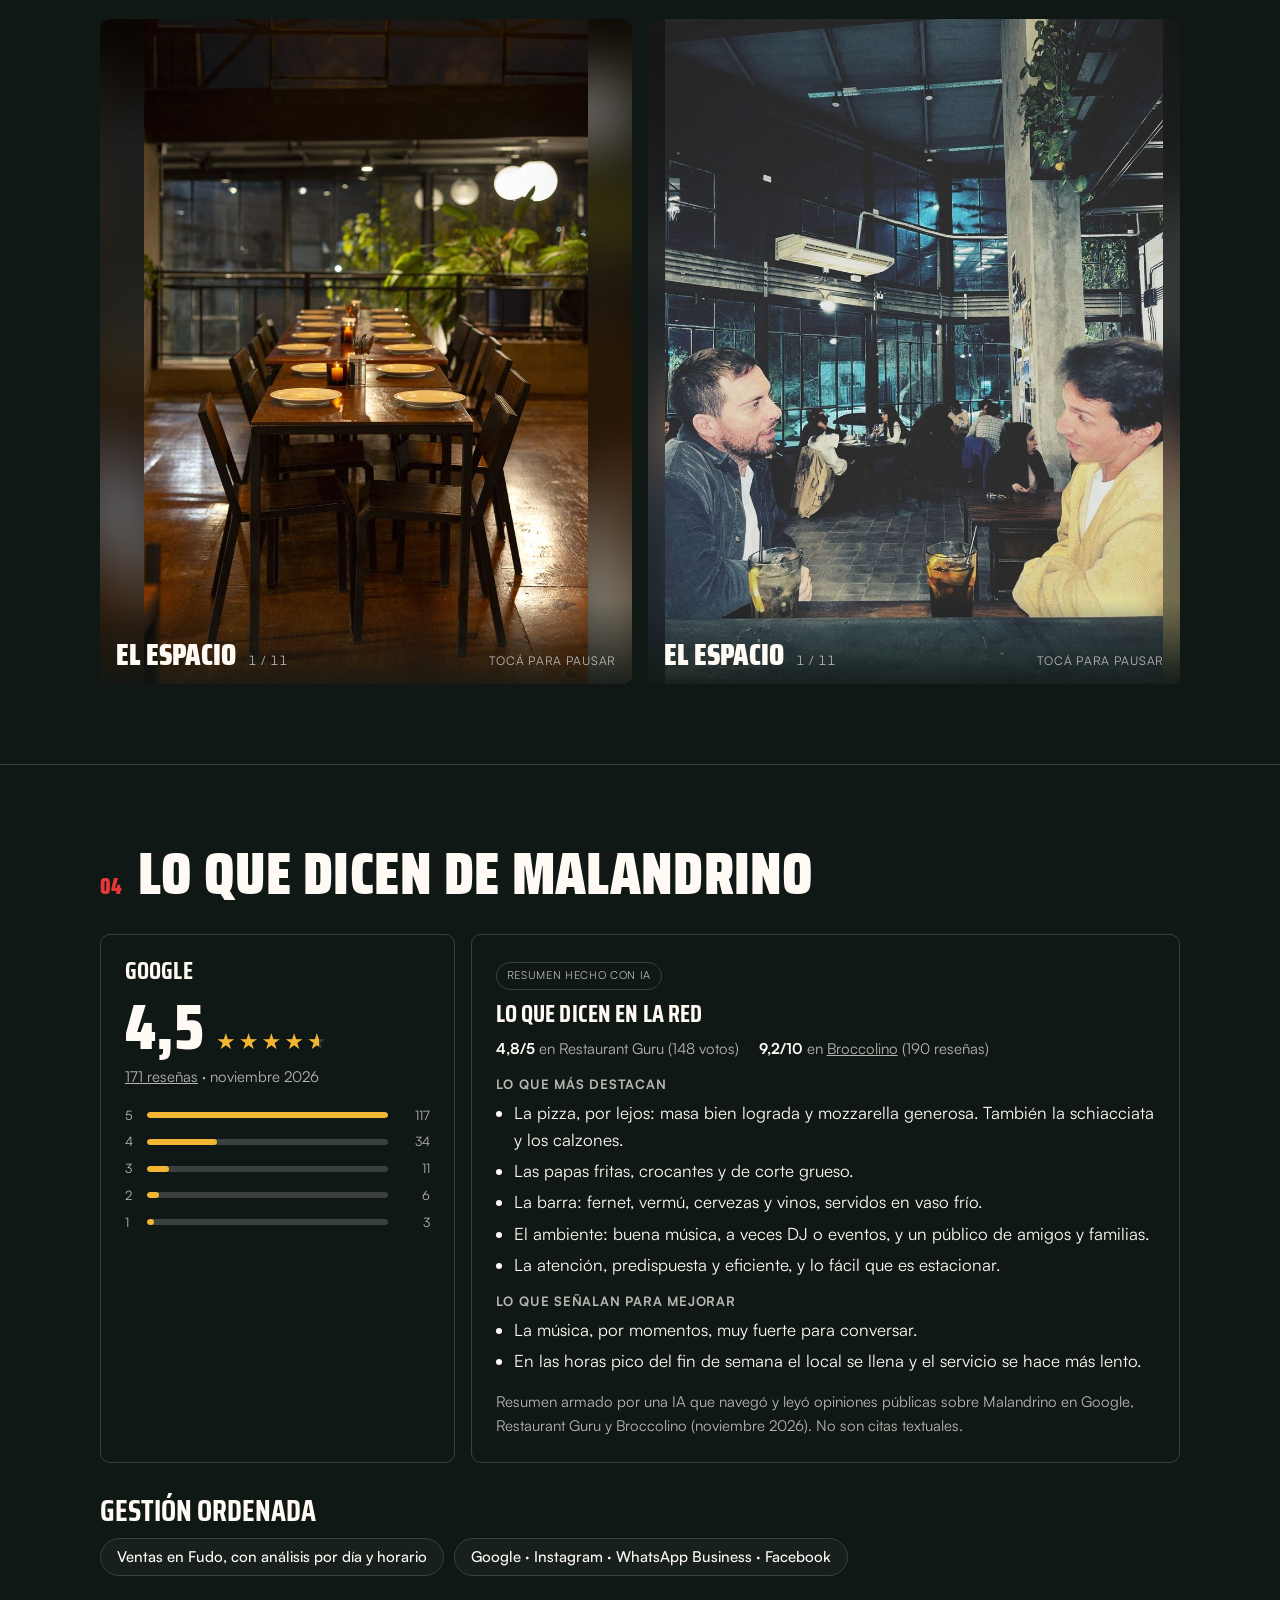
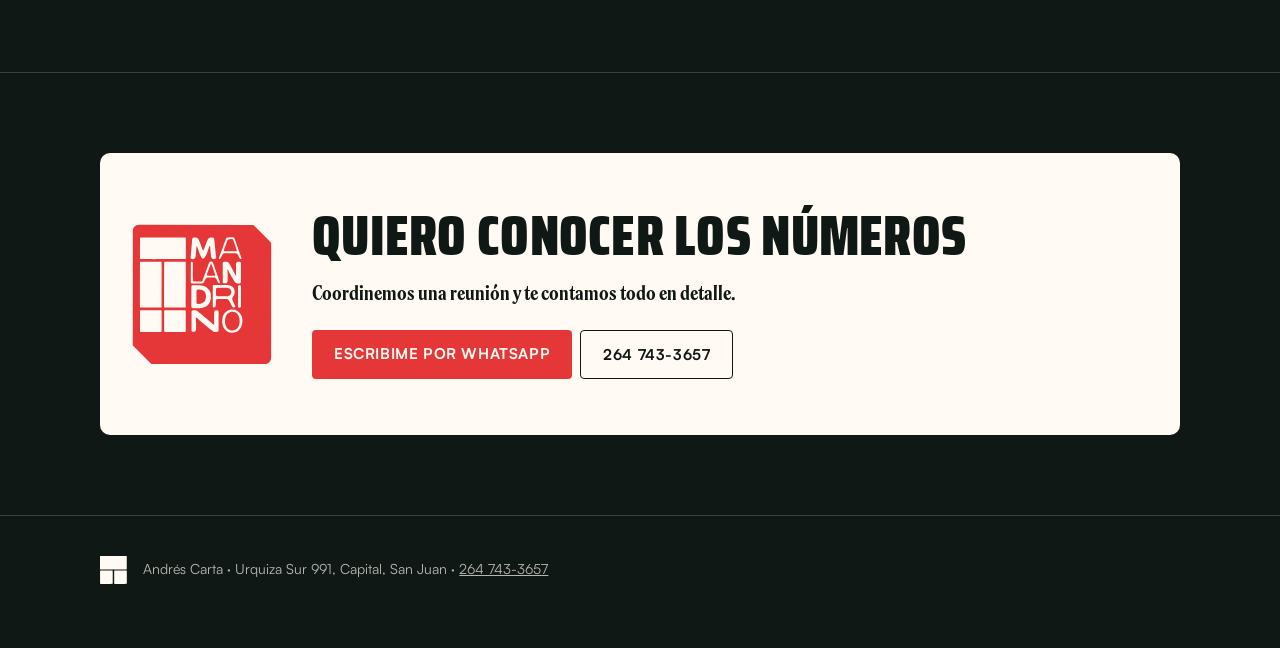
==== commit b9e504c5: "Frase al final del hero (más chica), 'El valor potencial' como subtítulo de 02, cierre destacado y c" ====
--- a/index.html
+++ b/index.html
@@ -43,8 +43,8 @@
       <img class="sello" src="marca/malandrino-sello-rojo.svg" alt="">
     </div>
   </div>
+  <div class="wrap"><p class="frase">Mañana, <span>mucho más:</span> tantas posibilidades como la visión y la inversión permitan.</p></div>
 </header>
-<div class="frase"><div class="wrap"><p>Mañana, <span>mucho más:</span> tantas posibilidades como la visión y la inversión permitan.</p></div></div>
 <div class="banda"><img src="fotos/banda-dron.jpg" alt="La esquina de Malandrino iluminada de noche, vista desde arriba" loading="lazy"><span>Urquiza Sur 991 · esquina · Capital, San Juan</span></div>
 
 
@@ -107,6 +107,7 @@
 <section class="block" id="posibilidades">
   <div class="wrap">
     <div class="sec-head"><span class="num">02</span><h2>En qué se puede convertir</h2></div>
+    <p class="subt">El valor potencial</p>
     <ul class="pills sec"><li>Abre 30 de 126 horas por semana</li><li>Usa el 24% del tiempo posible</li><li>Hoy: miércoles a domingo, 20 a 02</li></ul>
     <p class="intro">Abierto todos los días de 8 a 02 serían 126 horas: el resto es margen para crecer. Las posibilidades de ampliar la propuesta de servicio son tantas como se quiera, según las posibilidades de inversión.</p>
     <ul class="pills sec"><li>Lomos</li><li>Hamburguesería</li><li>Cervecería</li><li>Café</li><li>Almacén boutique</li><li>Espacio de coworking</li><li>Helados</li><li>Parrillada para fines de semana</li><li class="dest">Proveedores tercerizables: menos riesgo de inversión</li></ul>
@@ -120,7 +121,8 @@
       <figure class="ph"><span class="lbl">Helados<br>(foto a sumar)</span></figure>
       <figure class="ph"><span class="lbl">Parrillada<br>(foto a sumar)</span></figure>
     </div>
-    <p class="muted small" style="margin-top:16px">Reabrir los turnos de día, usar el salón de planta alta o la planta baja para coworking y reuniones, y vender productos de emprendimientos locales dentro del local son los primeros pasos naturales. Malandrino sigue siendo un lienzo en blanco con mucho por completar.</p>
+    <p class="muted small" style="margin-top:16px">Reabrir los turnos de día, usar el salón de planta alta o la planta baja para coworking y reuniones, y vender productos de emprendimientos locales dentro del local son los primeros pasos naturales.</p>
+    <p class="cierre">Malandrino sigue siendo un lienzo en blanco con mucho por completar.</p>
   </div>
 </section>
 
@@ -217,9 +219,9 @@
     <div class="offer">
       <img src="marca/malandrino-sello-rojo.svg" alt="">
       <div>
-        <h2>Quiero saber más</h2>
-        <p>Coordinemos una visita y te contamos todo en detalle.</p>
-        <div class="actions"><a class="btn" href="https://wa.me/5492647433657?text=Hola%20Andr%C3%A9s%2C%20vi%20la%20propuesta%20de%20Malandrino%20y%20me%20interesa%20saber%20m%C3%A1s" target="_blank" rel="noopener">Escribime por WhatsApp</a><a class="btn ghost" style="color:var(--tinta);border-color:var(--tinta)" href="tel:+5492647433657">264 743-3657</a></div>
+        <h2>Quiero conocer los números</h2>
+        <p>Coordinemos una reunión y te contamos todo en detalle.</p>
+        <div class="actions"><a class="btn" href="https://wa.me/5492647433657?text=Hola%20Andr%C3%A9s%2C%20vi%20la%20propuesta%20de%20Malandrino%20y%20me%20interesa%20conocer%20los%20n%C3%BAmeros" target="_blank" rel="noopener">Escribime por WhatsApp</a><a class="btn ghost" style="color:var(--tinta);border-color:var(--tinta)" href="tel:+5492647433657">264 743-3657</a></div>
       </div>
     </div>
   </div>
--- a/estilo.css
+++ b/estilo.css
@@ -236,10 +236,11 @@
   .pills li{border:1px solid var(--linea);border-radius:999px;padding:9px 16px;font-size:15px;font-weight:500;line-height:1.2;background:var(--superficie)}
   .pills.sec{margin:0 0 16px}
   .pills.sec+.intro{margin-top:0}
-  .frase{padding:56px 0;border-top:1px solid var(--linea);background:var(--superficie)}
-  .frase p{margin:0;font:900 clamp(28px,4.6vw,54px)/1.02 var(--titulo);text-transform:uppercase;letter-spacing:.005em;text-wrap:balance;max-width:none}
-  .frase p span{color:var(--rojo)}
   .pills li.dest{border-color:var(--rojo);color:var(--crema)}
   .videos{display:flex;flex-wrap:nowrap;gap:12px;overflow-x:auto;scroll-snap-type:x proximity;-webkit-overflow-scrolling:touch;padding-bottom:12px;scrollbar-width:thin;scrollbar-color:var(--linea) transparent}
   .videos .vid{flex:0 0 190px;width:190px;scroll-snap-align:start}
   @media (max-width:560px){ .videos{display:flex;gap:8px} .videos .vid{flex-basis:140px;width:140px} }
+  .hero .frase{margin:44px 0 0;padding-top:24px;border-top:1px solid var(--linea);font:700 clamp(18px,2.2vw,26px)/1.15 var(--titulo);text-transform:uppercase;letter-spacing:.03em;color:var(--texto-suave);text-wrap:balance}
+  .hero .frase span{color:var(--rojo)}
+  .subt{margin:-12px 0 20px;font:700 clamp(20px,2.6vw,30px)/1 var(--titulo);letter-spacing:.08em;text-transform:uppercase;color:var(--texto-suave)}
+  .cierre{margin:28px 0 0;font-family:var(--secundaria);font-size:clamp(22px,2.8vw,32px);line-height:1.2;max-width:34ch;color:var(--crema)}
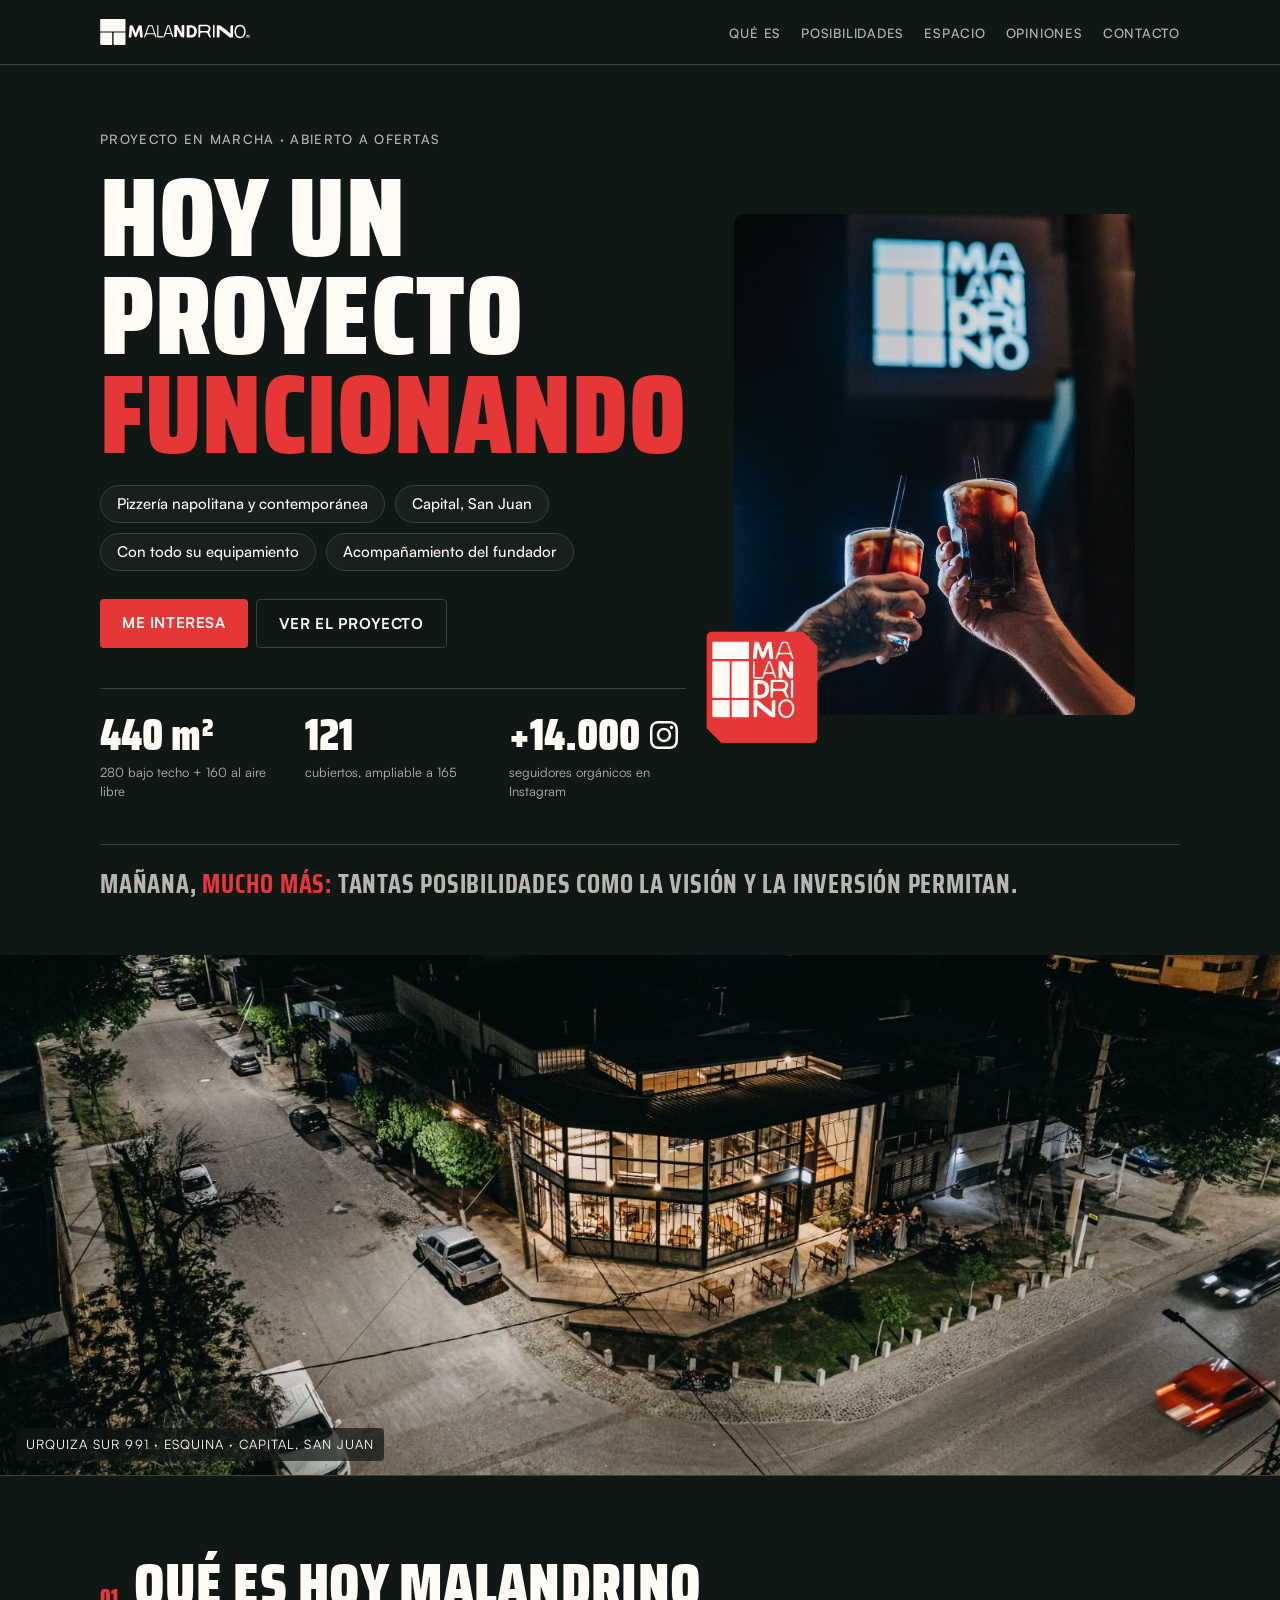
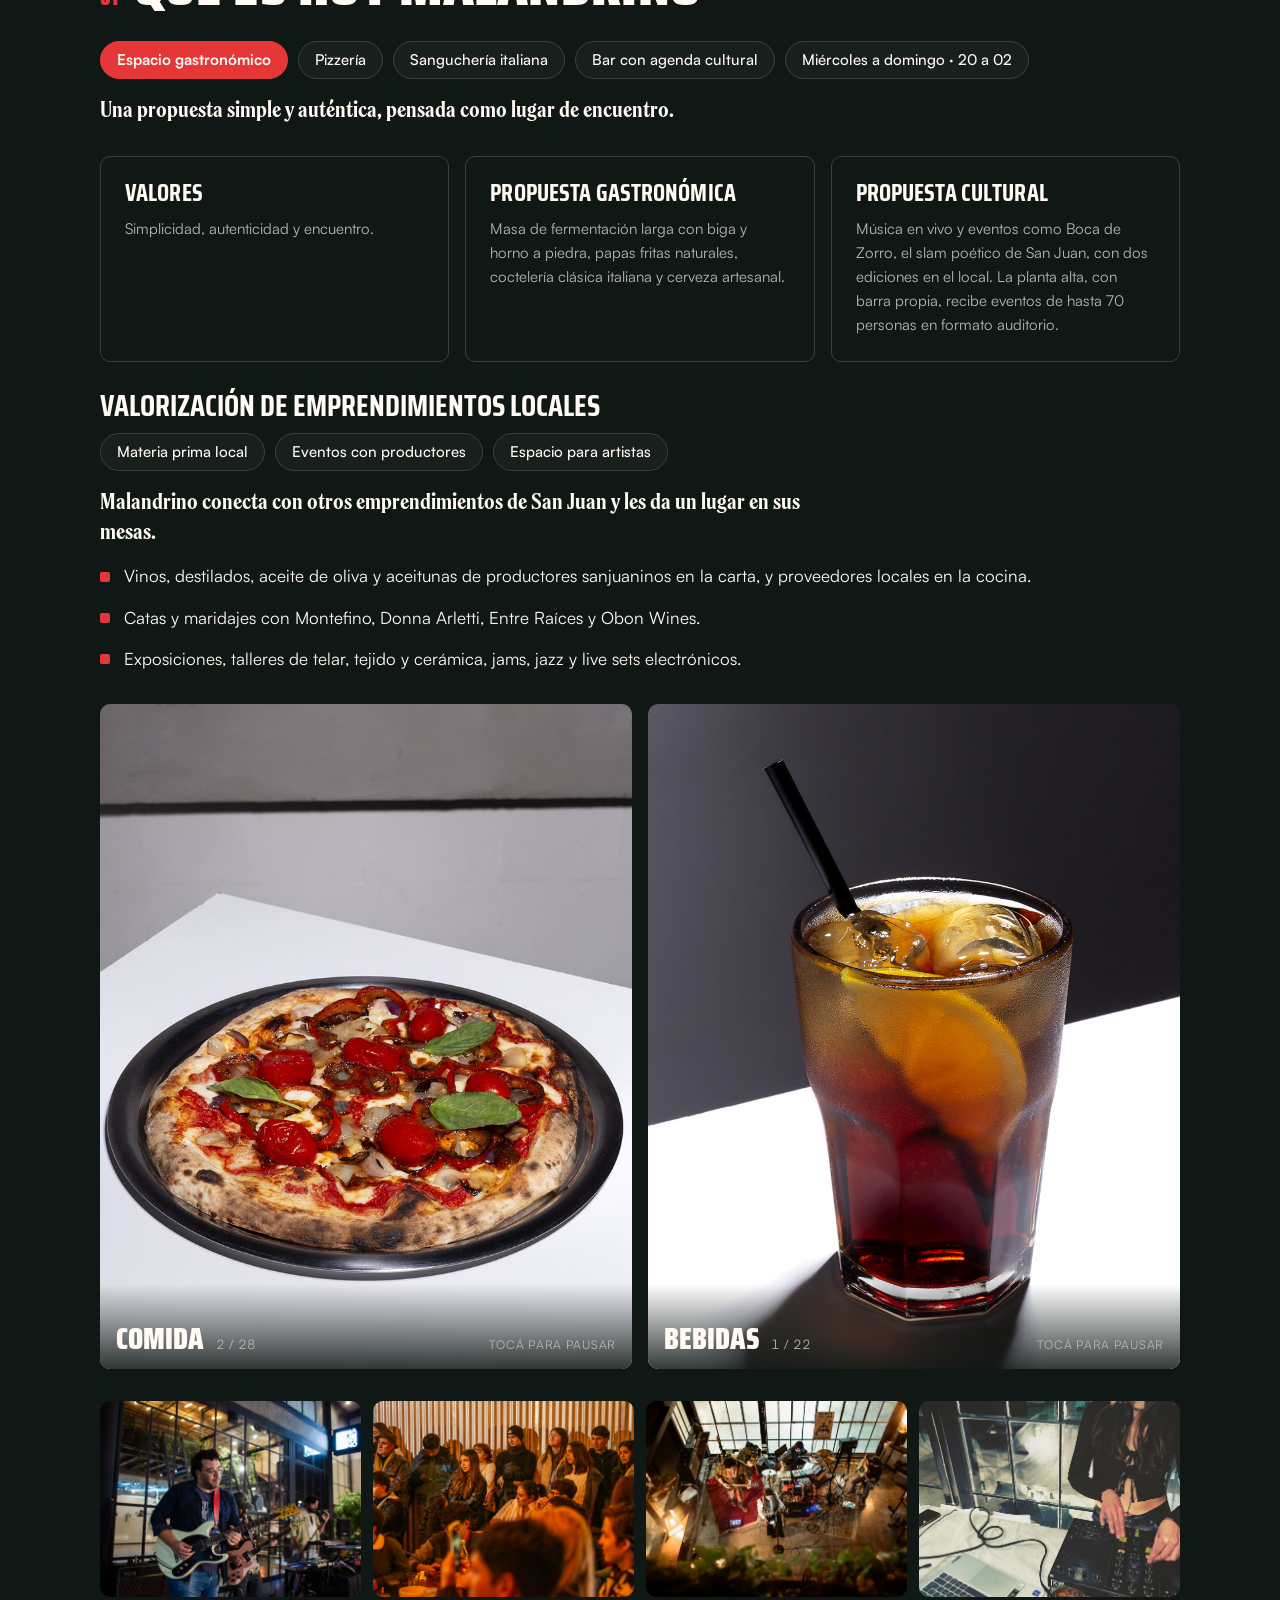
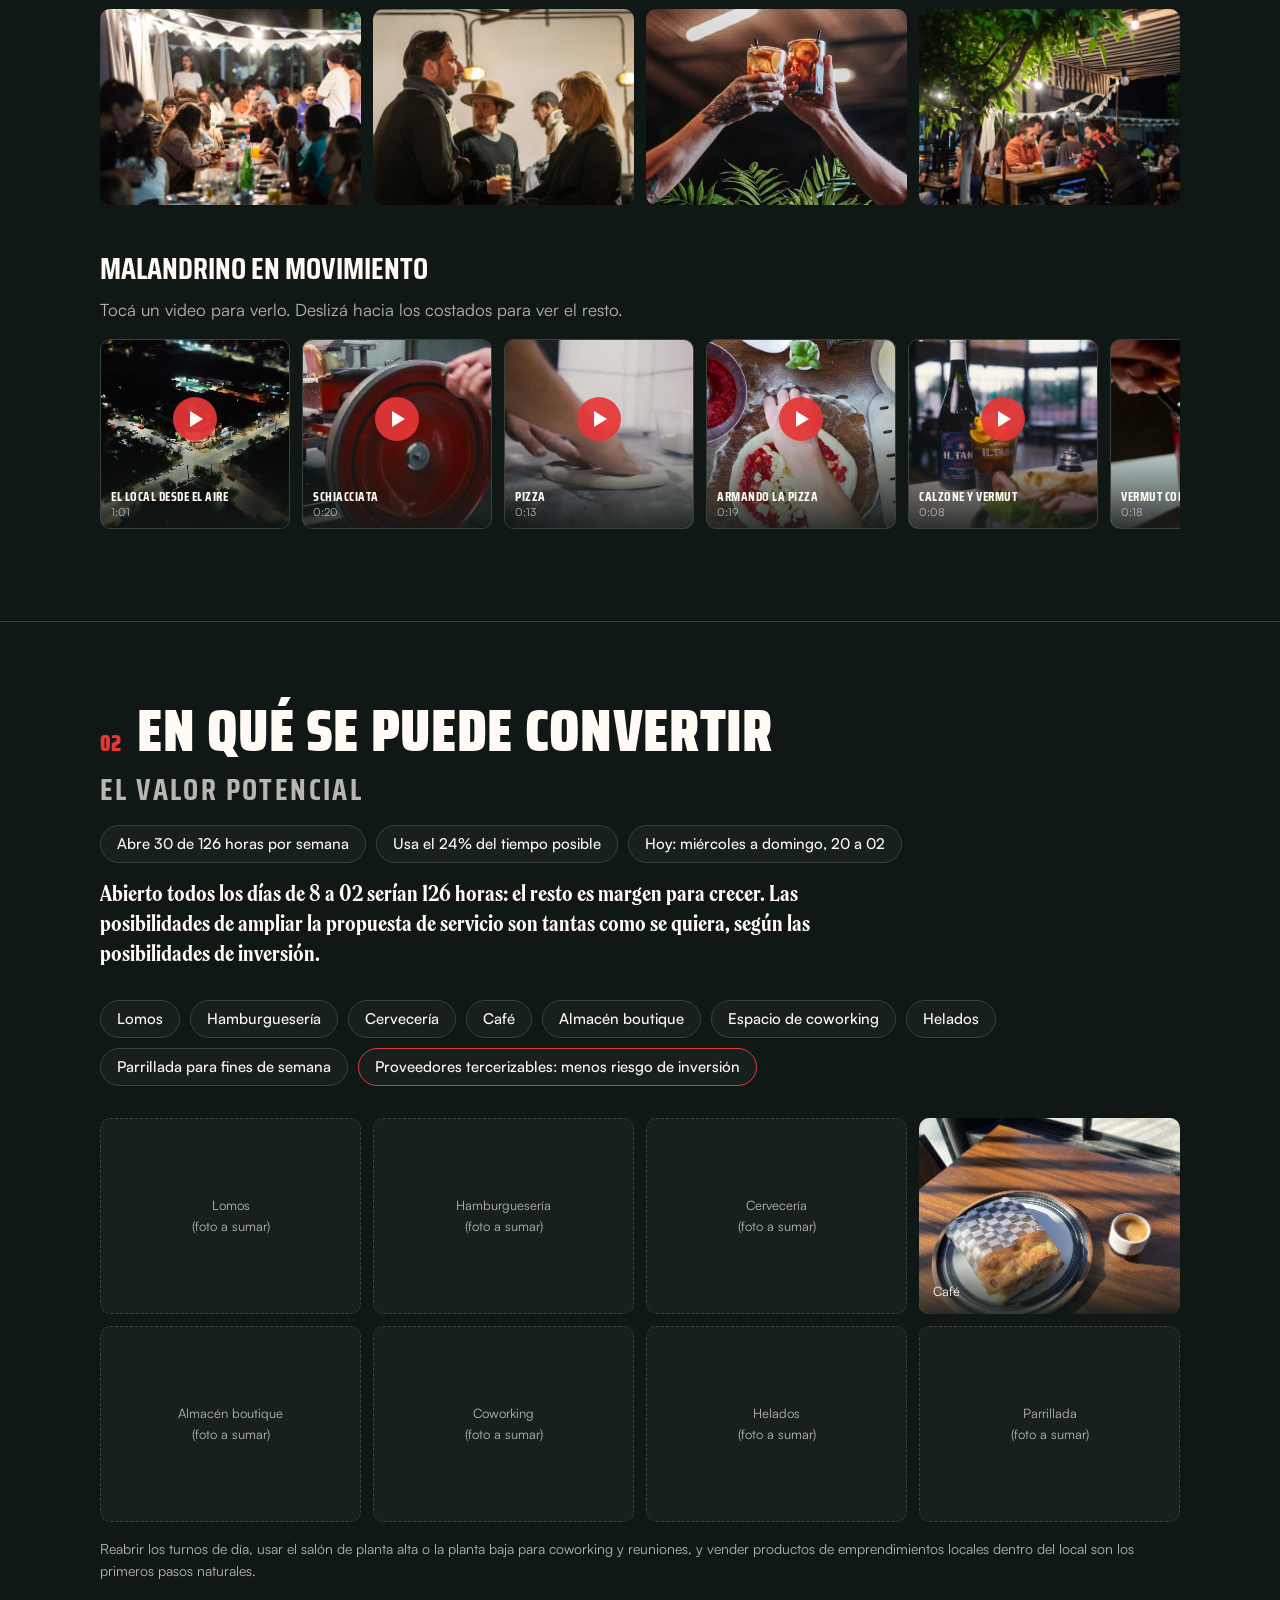
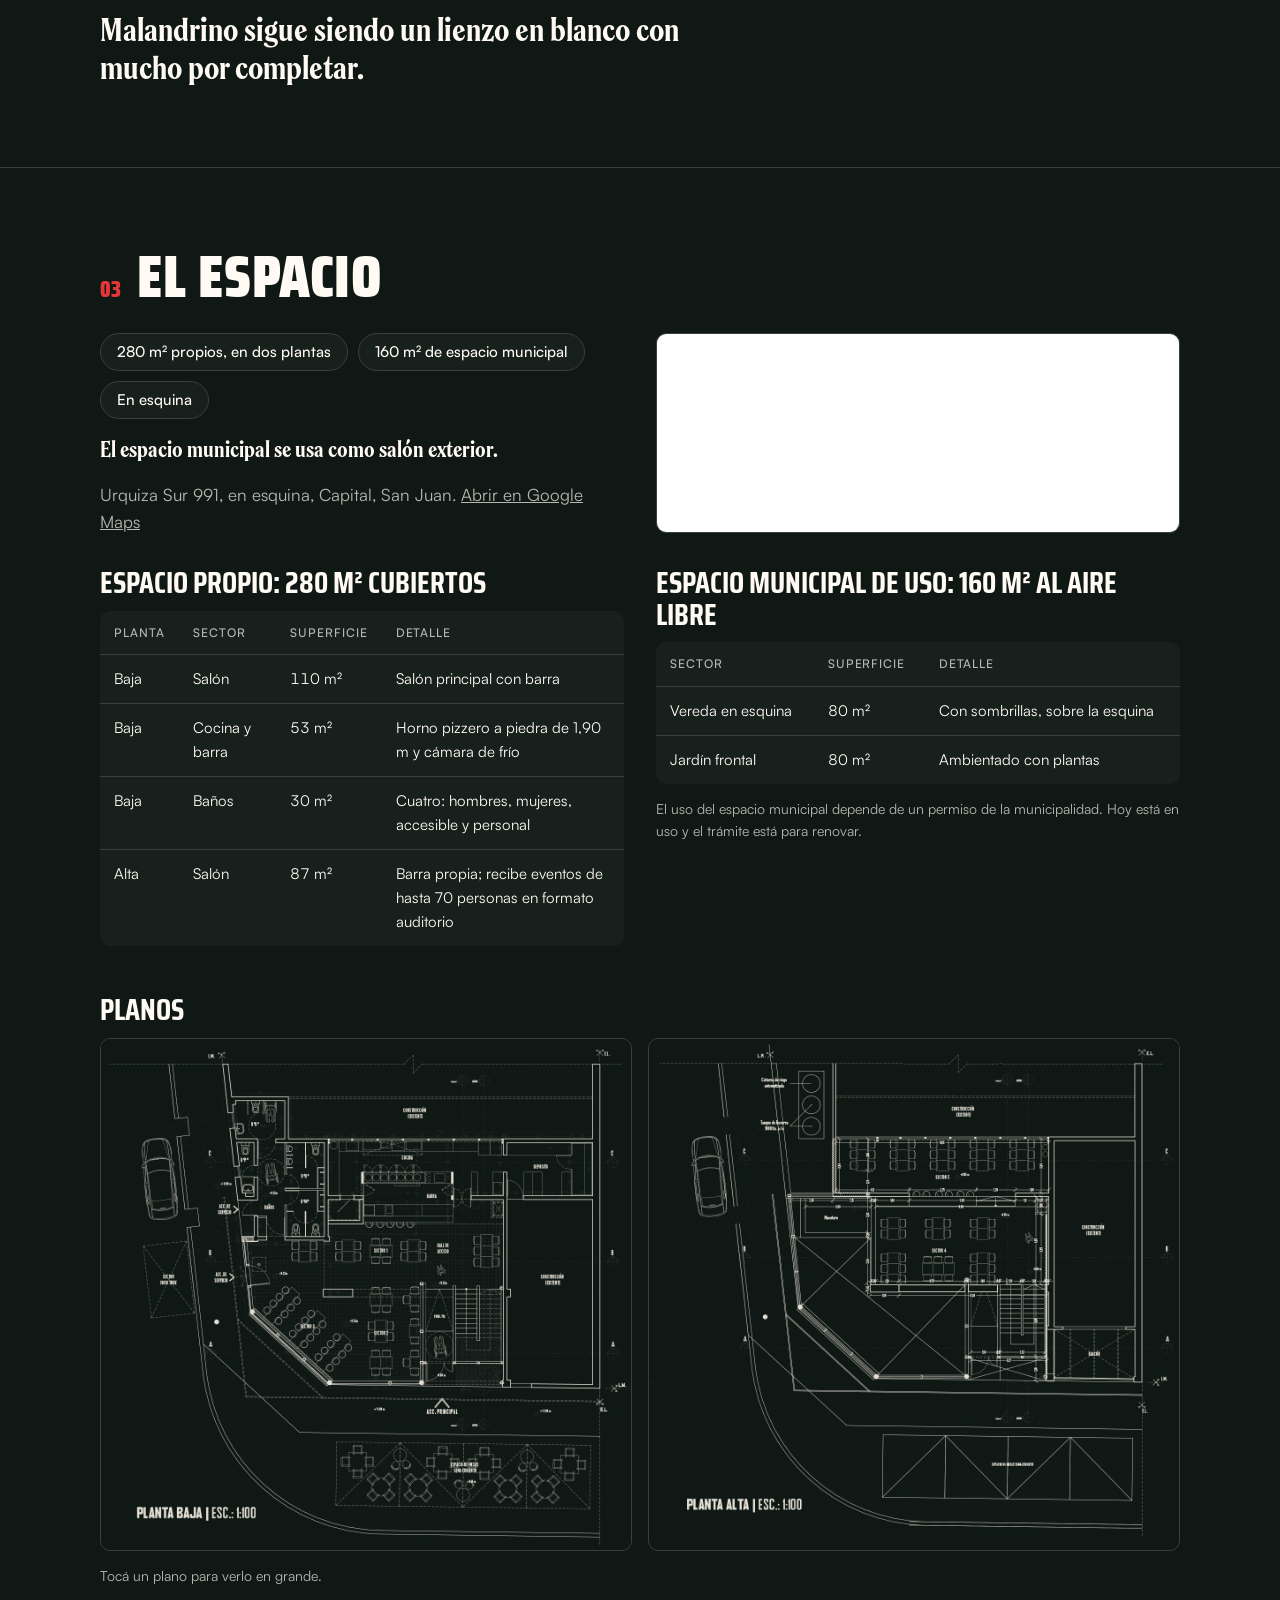
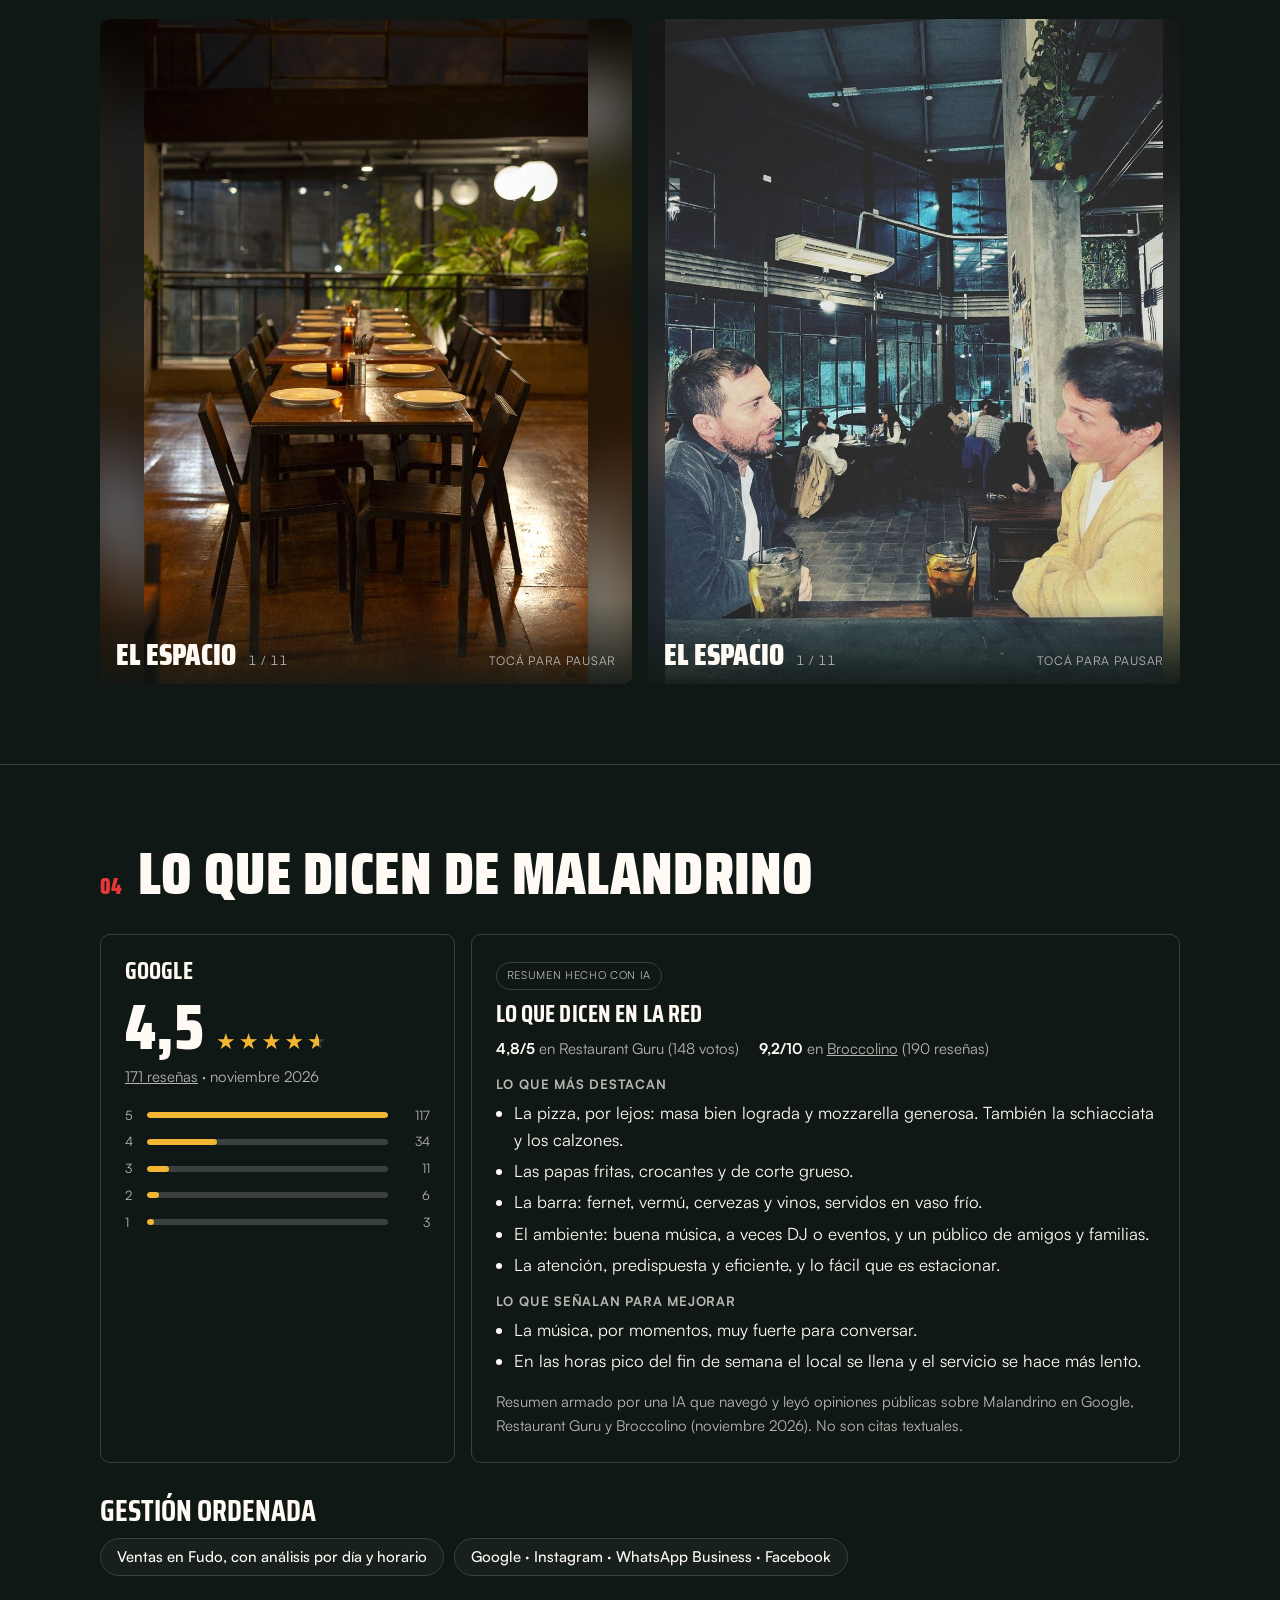
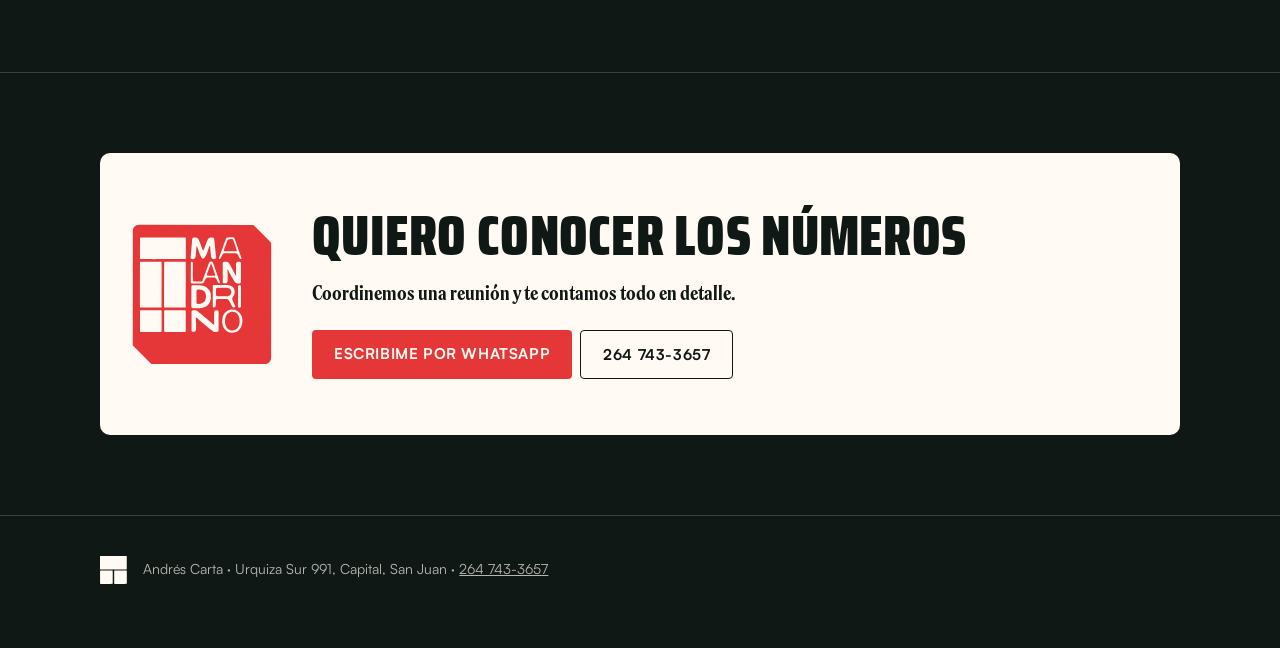
==== commit 9797d0b1: "Qué es hoy: 'Sanguchería italiana' en lugar de Schiacciateria y pastilla destacada 'Espacio gastronó" ====
--- a/index.html
+++ b/index.html
@@ -51,7 +51,7 @@
 <section class="block" id="que-es">
   <div class="wrap">
     <div class="sec-head"><span class="num">01</span><h2>Qué es hoy Malandrino</h2></div>
-    <ul class="pills sec"><li>Pizzería</li><li>Schiacciateria</li><li>Bar con agenda cultural</li><li>Miércoles a domingo · 20 a 02</li></ul>
+    <ul class="pills sec"><li class="hl">Espacio gastronómico</li><li>Pizzería</li><li>Sanguchería italiana</li><li>Bar con agenda cultural</li><li>Miércoles a domingo · 20 a 02</li></ul>
     <p class="intro">Una propuesta simple y auténtica, pensada como lugar de encuentro.</p>
     <div class="cards">
       <div class="card"><h3>Valores</h3><p>Simplicidad, autenticidad y encuentro.</p></div>
--- a/estilo.css
+++ b/estilo.css
@@ -244,3 +244,6 @@
   .hero .frase span{color:var(--rojo)}
   .subt{margin:-12px 0 20px;font:700 clamp(20px,2.6vw,30px)/1 var(--titulo);letter-spacing:.08em;text-transform:uppercase;color:var(--texto-suave)}
   .cierre{margin:28px 0 0;font-family:var(--secundaria);font-size:clamp(22px,2.8vw,32px);line-height:1.2;max-width:34ch;color:var(--crema)}
+  td.bar{width:34%;min-width:120px}
+  td.bar i{display:block;height:10px;border-radius:3px;background:var(--rojo)}
+  .pills li.hl{background:var(--rojo);border-color:var(--rojo);color:var(--crema);font-weight:700}
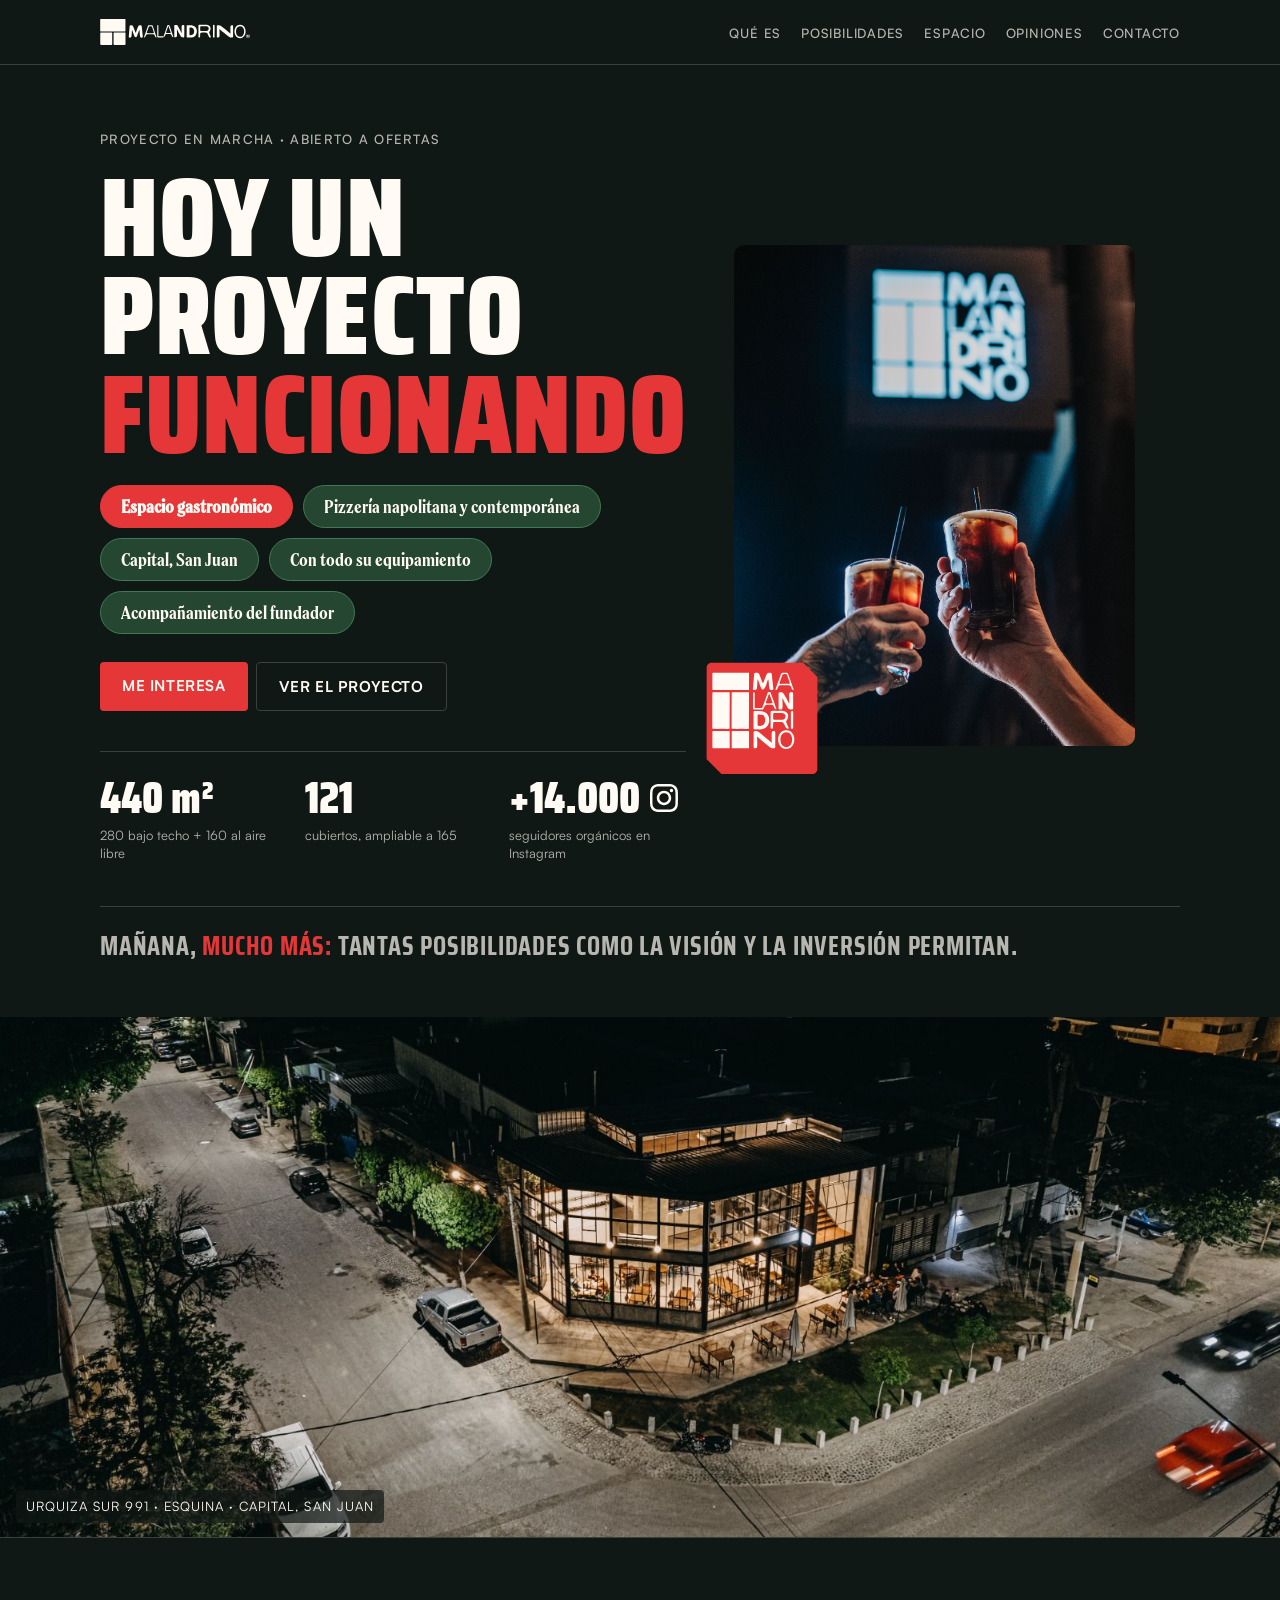
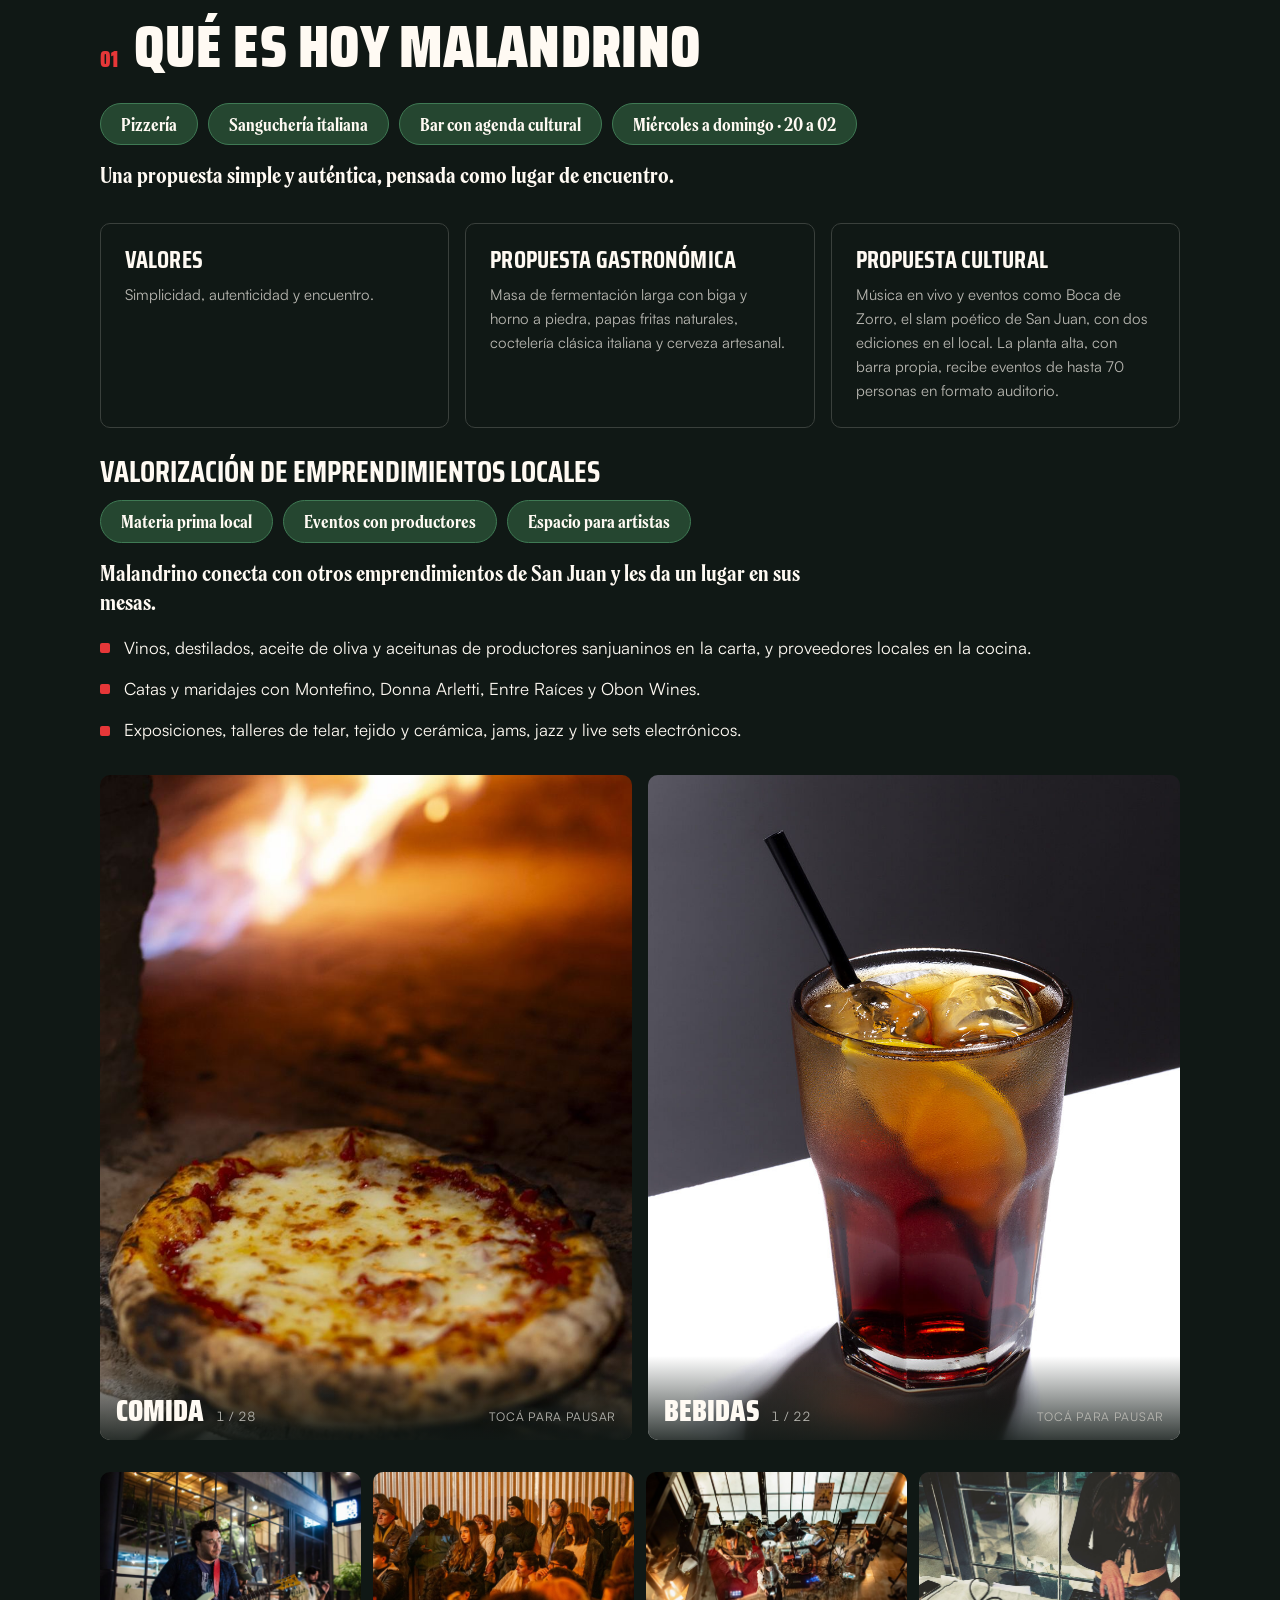
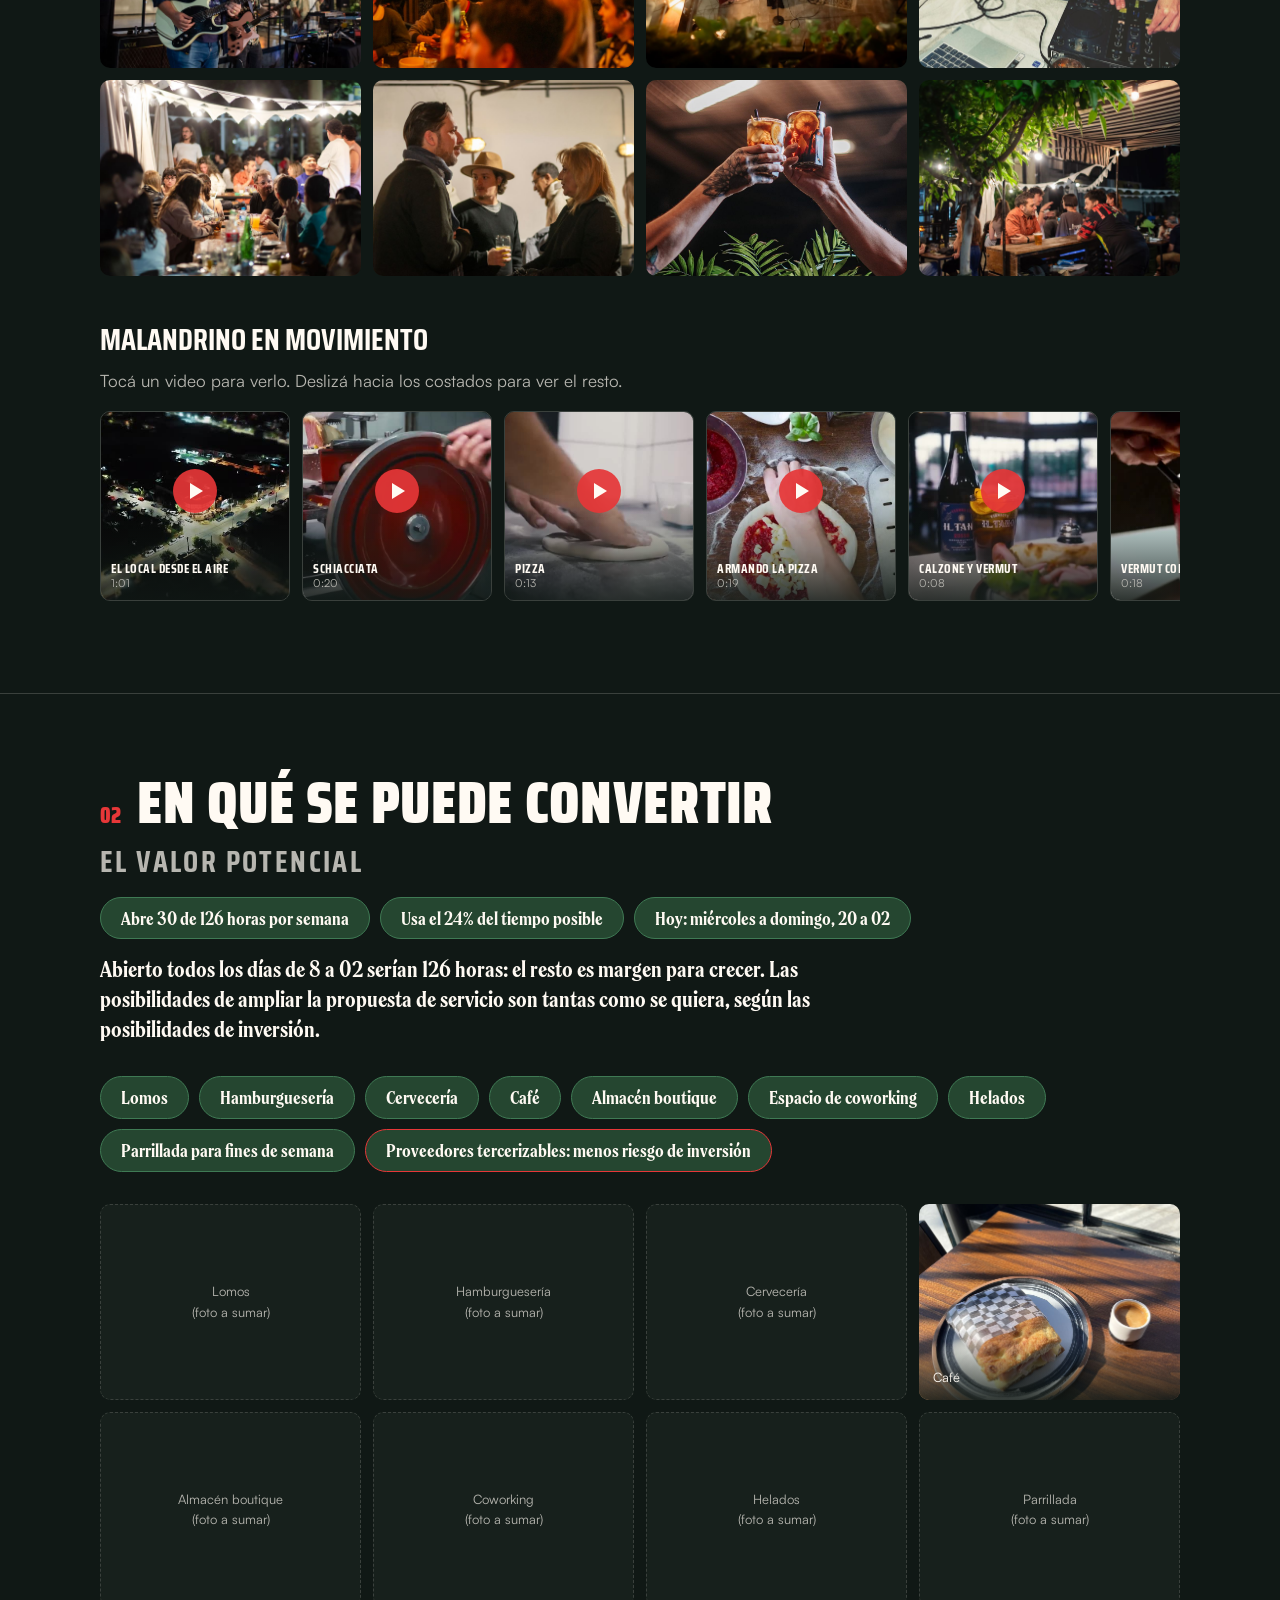
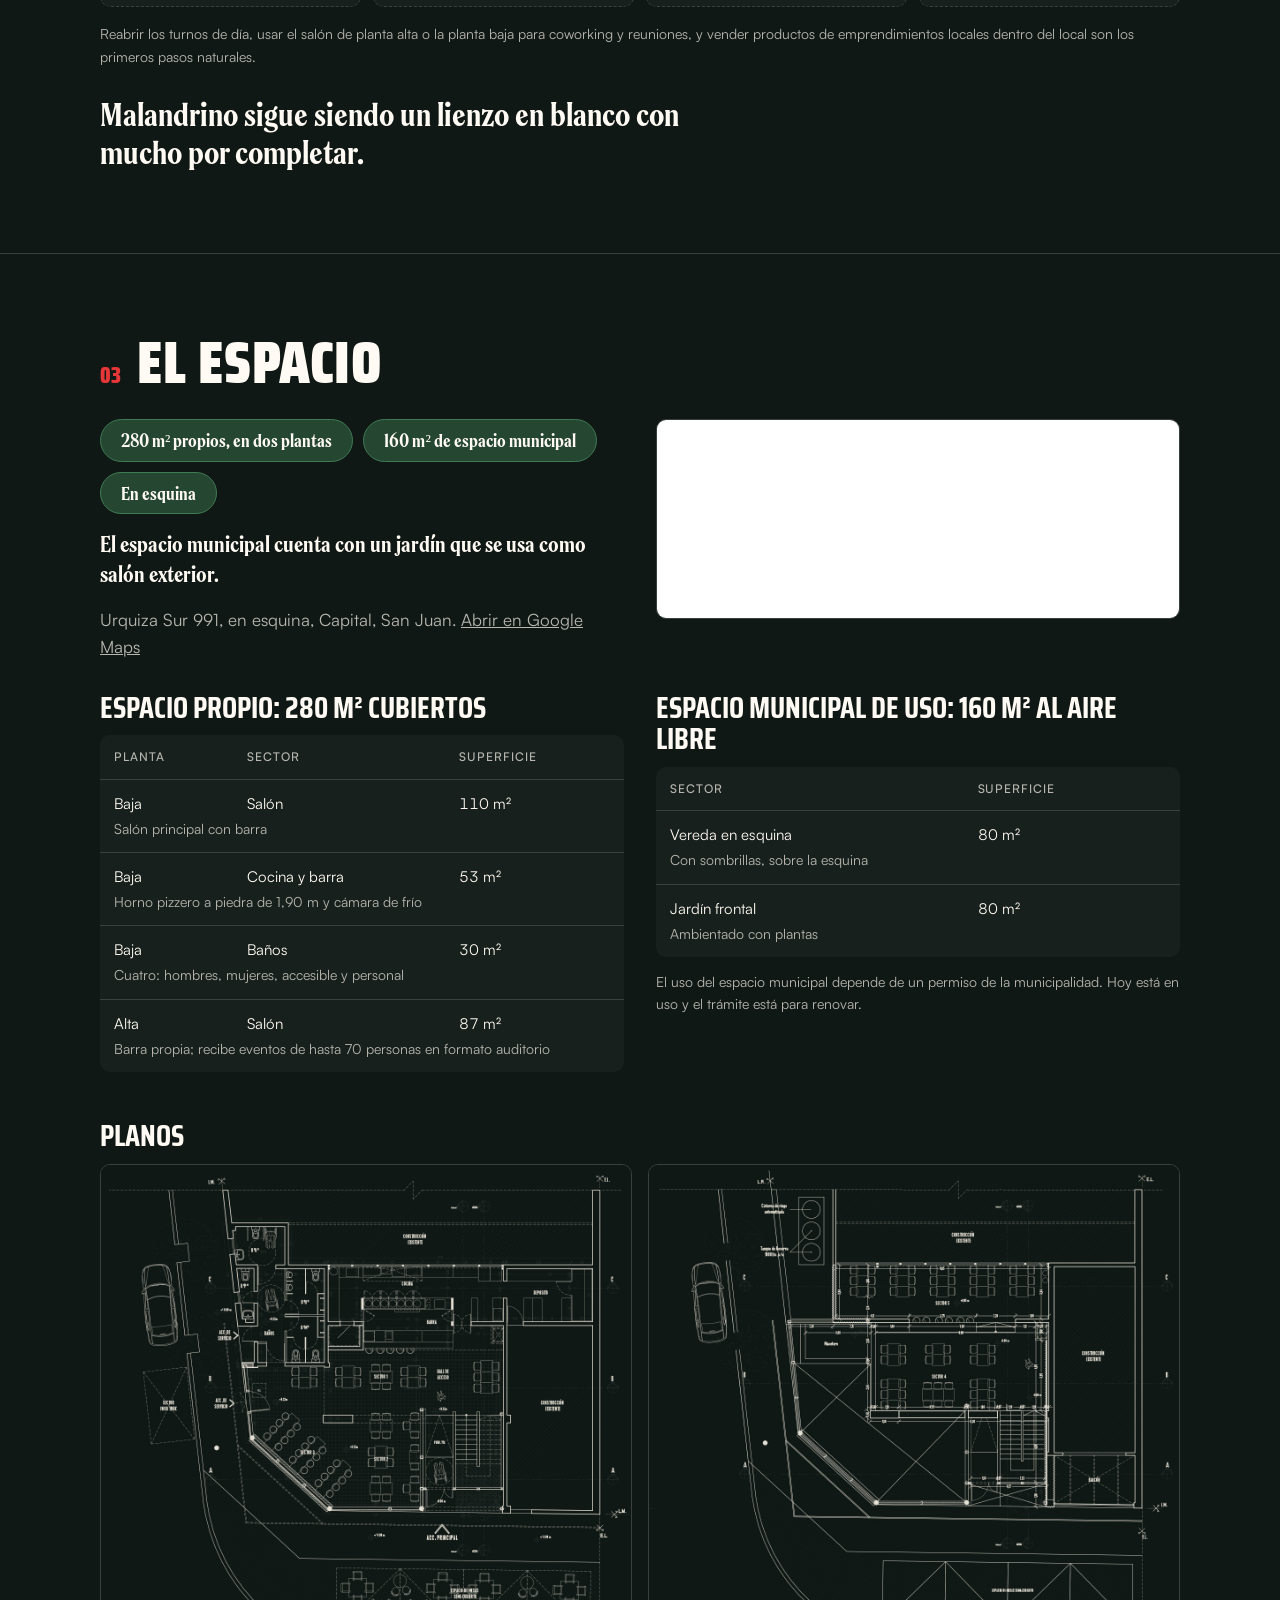
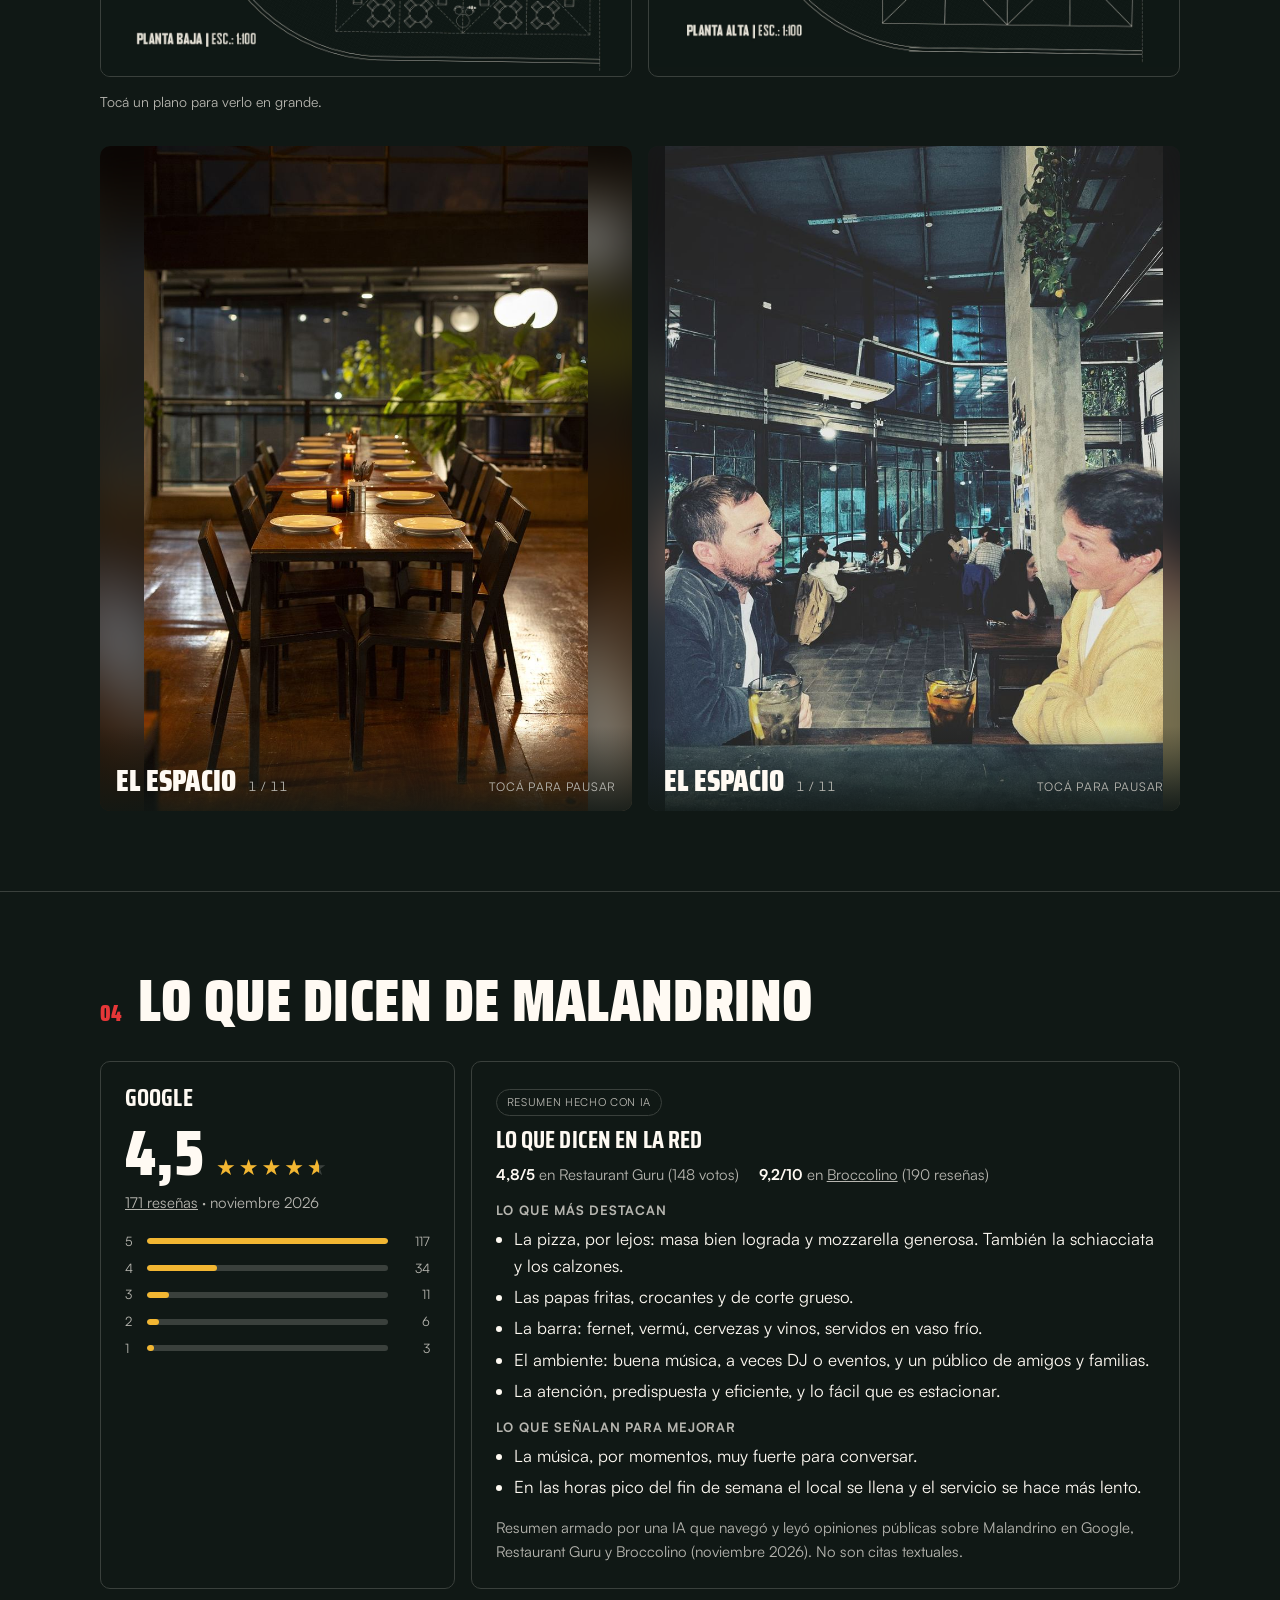
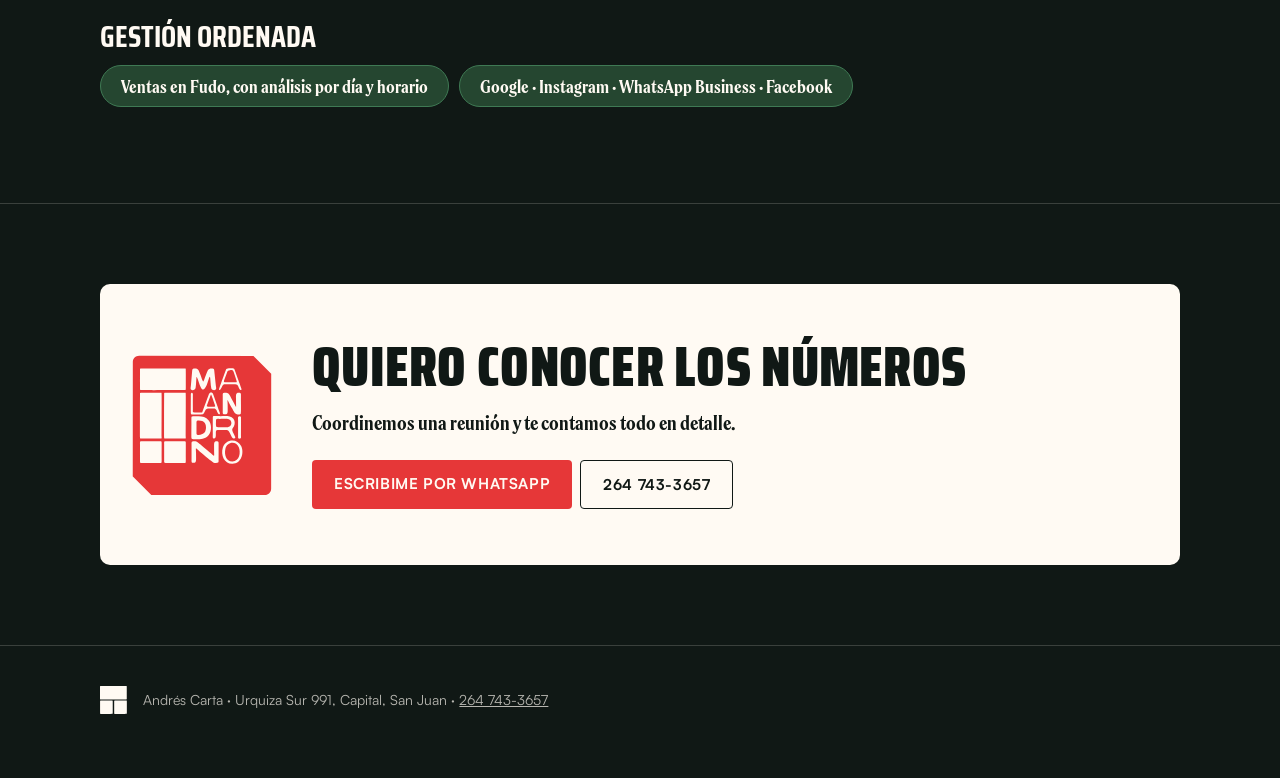
==== commit 6d0b3804: "Pastillas en Spirits Neutral, más grandes y con fondo verde; 'Espacio gastronómico' al hero; detalle" ====
--- a/index.html
+++ b/index.html
@@ -30,7 +30,7 @@
     <div>
       <div class="kicker">Proyecto en marcha · Abierto a ofertas</div>
       <h1>Hoy un proyecto <span>funcionando</span></h1>
-      <ul class="pills"><li>Pizzería napolitana y contemporánea</li><li>Capital, San Juan</li><li>Con todo su equipamiento</li><li>Acompañamiento del fundador</li></ul>
+      <ul class="pills"><li class="hl">Espacio gastronómico</li><li>Pizzería napolitana y contemporánea</li><li>Capital, San Juan</li><li>Con todo su equipamiento</li><li>Acompañamiento del fundador</li></ul>
       <div class="actions"><a class="btn" href="#contacto">Me interesa</a><a class="btn ghost" href="#que-es">Ver el proyecto</a></div>
       <div class="facts">
         <div><b>440 m²</b><span>280 bajo techo + 160 al aire libre</span></div>
@@ -51,7 +51,7 @@
 <section class="block" id="que-es">
   <div class="wrap">
     <div class="sec-head"><span class="num">01</span><h2>Qué es hoy Malandrino</h2></div>
-    <ul class="pills sec"><li class="hl">Espacio gastronómico</li><li>Pizzería</li><li>Sanguchería italiana</li><li>Bar con agenda cultural</li><li>Miércoles a domingo · 20 a 02</li></ul>
+    <ul class="pills sec"><li>Pizzería</li><li>Sanguchería italiana</li><li>Bar con agenda cultural</li><li>Miércoles a domingo · 20 a 02</li></ul>
     <p class="intro">Una propuesta simple y auténtica, pensada como lugar de encuentro.</p>
     <div class="cards">
       <div class="card"><h3>Valores</h3><p>Simplicidad, autenticidad y encuentro.</p></div>
@@ -132,7 +132,7 @@
     <div class="two top">
       <div>
         <ul class="pills sec"><li>280 m² propios, en dos plantas</li><li>160 m² de espacio municipal</li><li>En esquina</li></ul>
-        <p class="intro" style="margin-bottom:16px">El espacio municipal se usa como salón exterior.</p>
+        <p class="intro" style="margin-bottom:16px">El espacio municipal cuenta con un jardín que se usa como salón exterior.</p>
         <p class="muted" style="margin:0">Urquiza Sur 991, en esquina, Capital, San Juan. <a href="https://www.google.com/maps/search/?api=1&amp;query=Malandrino%2C+Urquiza+Sur+991%2C+San+Juan" target="_blank" rel="noopener">Abrir en Google Maps</a></p>
       </div>
       <div class="mapa"><iframe src="https://www.google.com/maps?q=Malandrino,+Urquiza+Sur+991,+San+Juan,+Argentina&amp;z=16&amp;output=embed" title="Mapa: Urquiza Sur 991, San Juan" loading="lazy" referrerpolicy="no-referrer-when-downgrade"></iframe></div>
@@ -141,19 +141,25 @@
       <div class="scroll">
         <p class="tbl-title">Espacio propio: 280 m² cubiertos</p>
         <table>
-          <tr><th>Planta</th><th>Sector</th><th>Superficie</th><th>Detalle</th></tr>
-          <tr><td>Baja</td><td>Salón</td><td class="n">110 m²</td><td>Salón principal con barra</td></tr>
-          <tr><td>Baja</td><td>Cocina y barra</td><td class="n">53 m²</td><td>Horno pizzero a piedra de 1,90 m y cámara de frío</td></tr>
-          <tr><td>Baja</td><td>Baños</td><td class="n">30 m²</td><td>Cuatro: hombres, mujeres, accesible y personal</td></tr>
-          <tr><td>Alta</td><td>Salón</td><td class="n">87 m²</td><td>Barra propia; recibe eventos de hasta 70 personas en formato auditorio</td></tr>
+          <tr><th>Planta</th><th>Sector</th><th>Superficie</th></tr>
+          <tr class="main"><td>Baja</td><td>Salón</td><td class="n">110 m²</td></tr>
+          <tr class="det"><td colspan="3">Salón principal con barra</td></tr>
+          <tr class="main"><td>Baja</td><td>Cocina y barra</td><td class="n">53 m²</td></tr>
+          <tr class="det"><td colspan="3">Horno pizzero a piedra de 1,90 m y cámara de frío</td></tr>
+          <tr class="main"><td>Baja</td><td>Baños</td><td class="n">30 m²</td></tr>
+          <tr class="det"><td colspan="3">Cuatro: hombres, mujeres, accesible y personal</td></tr>
+          <tr class="main"><td>Alta</td><td>Salón</td><td class="n">87 m²</td></tr>
+          <tr class="det"><td colspan="3">Barra propia; recibe eventos de hasta 70 personas en formato auditorio</td></tr>
         </table>
       </div>
       <div class="scroll">
         <p class="tbl-title">Espacio municipal de uso: 160 m² al aire libre</p>
         <table>
-          <tr><th>Sector</th><th>Superficie</th><th>Detalle</th></tr>
-          <tr><td>Vereda en esquina</td><td class="n">80 m²</td><td>Con sombrillas, sobre la esquina</td></tr>
-          <tr><td>Jardín frontal</td><td class="n">80 m²</td><td>Ambientado con plantas</td></tr>
+          <tr><th>Sector</th><th>Superficie</th></tr>
+          <tr class="main"><td>Vereda en esquina</td><td class="n">80 m²</td></tr>
+          <tr class="det"><td colspan="2">Con sombrillas, sobre la esquina</td></tr>
+          <tr class="main"><td>Jardín frontal</td><td class="n">80 m²</td></tr>
+          <tr class="det"><td colspan="2">Ambientado con plantas</td></tr>
         </table>
         <p class="muted small">El uso del espacio municipal depende de un permiso de la municipalidad. Hoy está en uso y el trámite está para renovar.</p>
       </div>
--- a/estilo.css
+++ b/estilo.css
@@ -233,7 +233,7 @@
   @media (prefers-reduced-motion:reduce){ html{scroll-behavior:auto} }
 
   .pills{list-style:none;display:flex;flex-wrap:wrap;gap:10px;margin:22px 0 28px;padding:0}
-  .pills li{border:1px solid var(--linea);border-radius:999px;padding:9px 16px;font-size:15px;font-weight:500;line-height:1.2;background:var(--superficie)}
+  .pills li{border:1px solid #3f7a54;border-radius:999px;padding:10px 20px;font:400 18px/1.15 var(--secundaria);color:var(--crema);background:var(--verde)}
   .pills.sec{margin:0 0 16px}
   .pills.sec+.intro{margin-top:0}
   .pills li.dest{border-color:var(--rojo);color:var(--crema)}
@@ -247,3 +247,5 @@
   td.bar{width:34%;min-width:120px}
   td.bar i{display:block;height:10px;border-radius:3px;background:var(--rojo)}
   .pills li.hl{background:var(--rojo);border-color:var(--rojo);color:var(--crema);font-weight:700}
+  tr.main td{border-bottom:0;padding-bottom:2px}
+  tr.det td{padding-top:0;font-size:14px;color:var(--texto-suave)}
